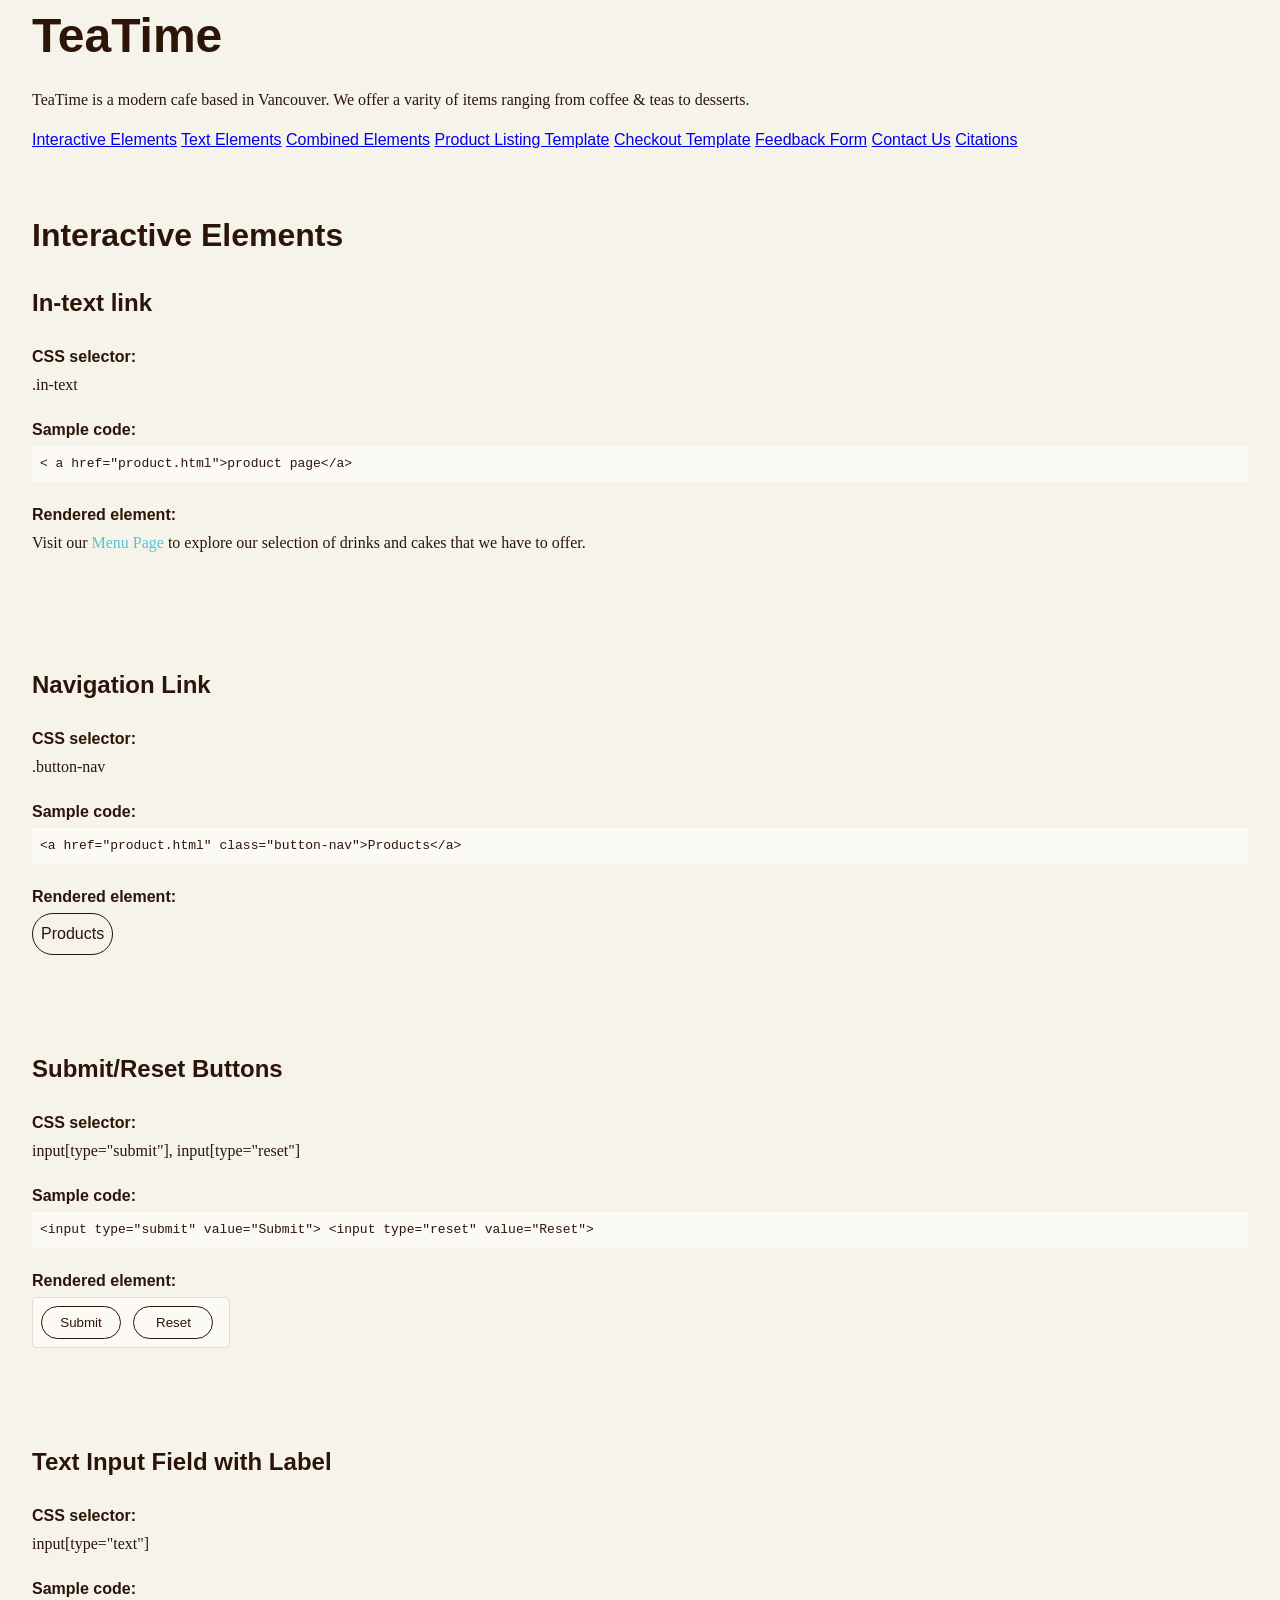
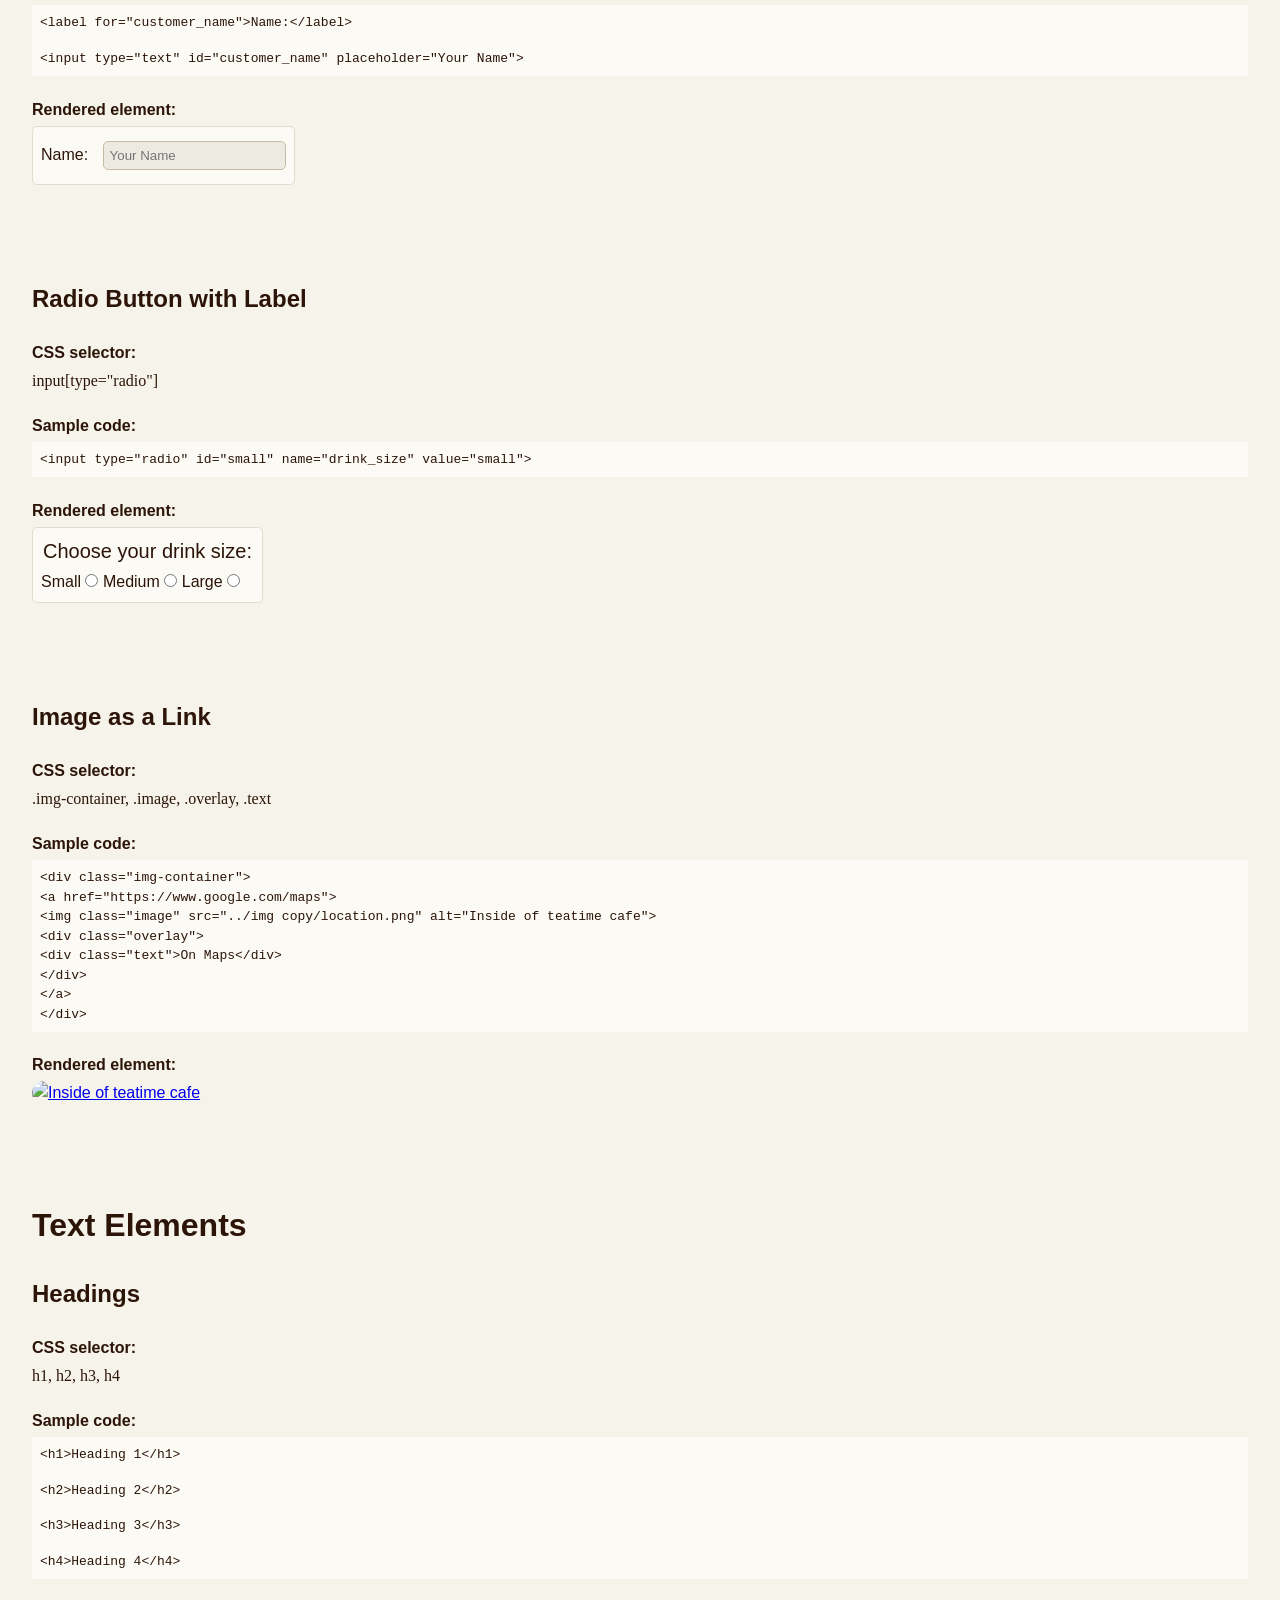
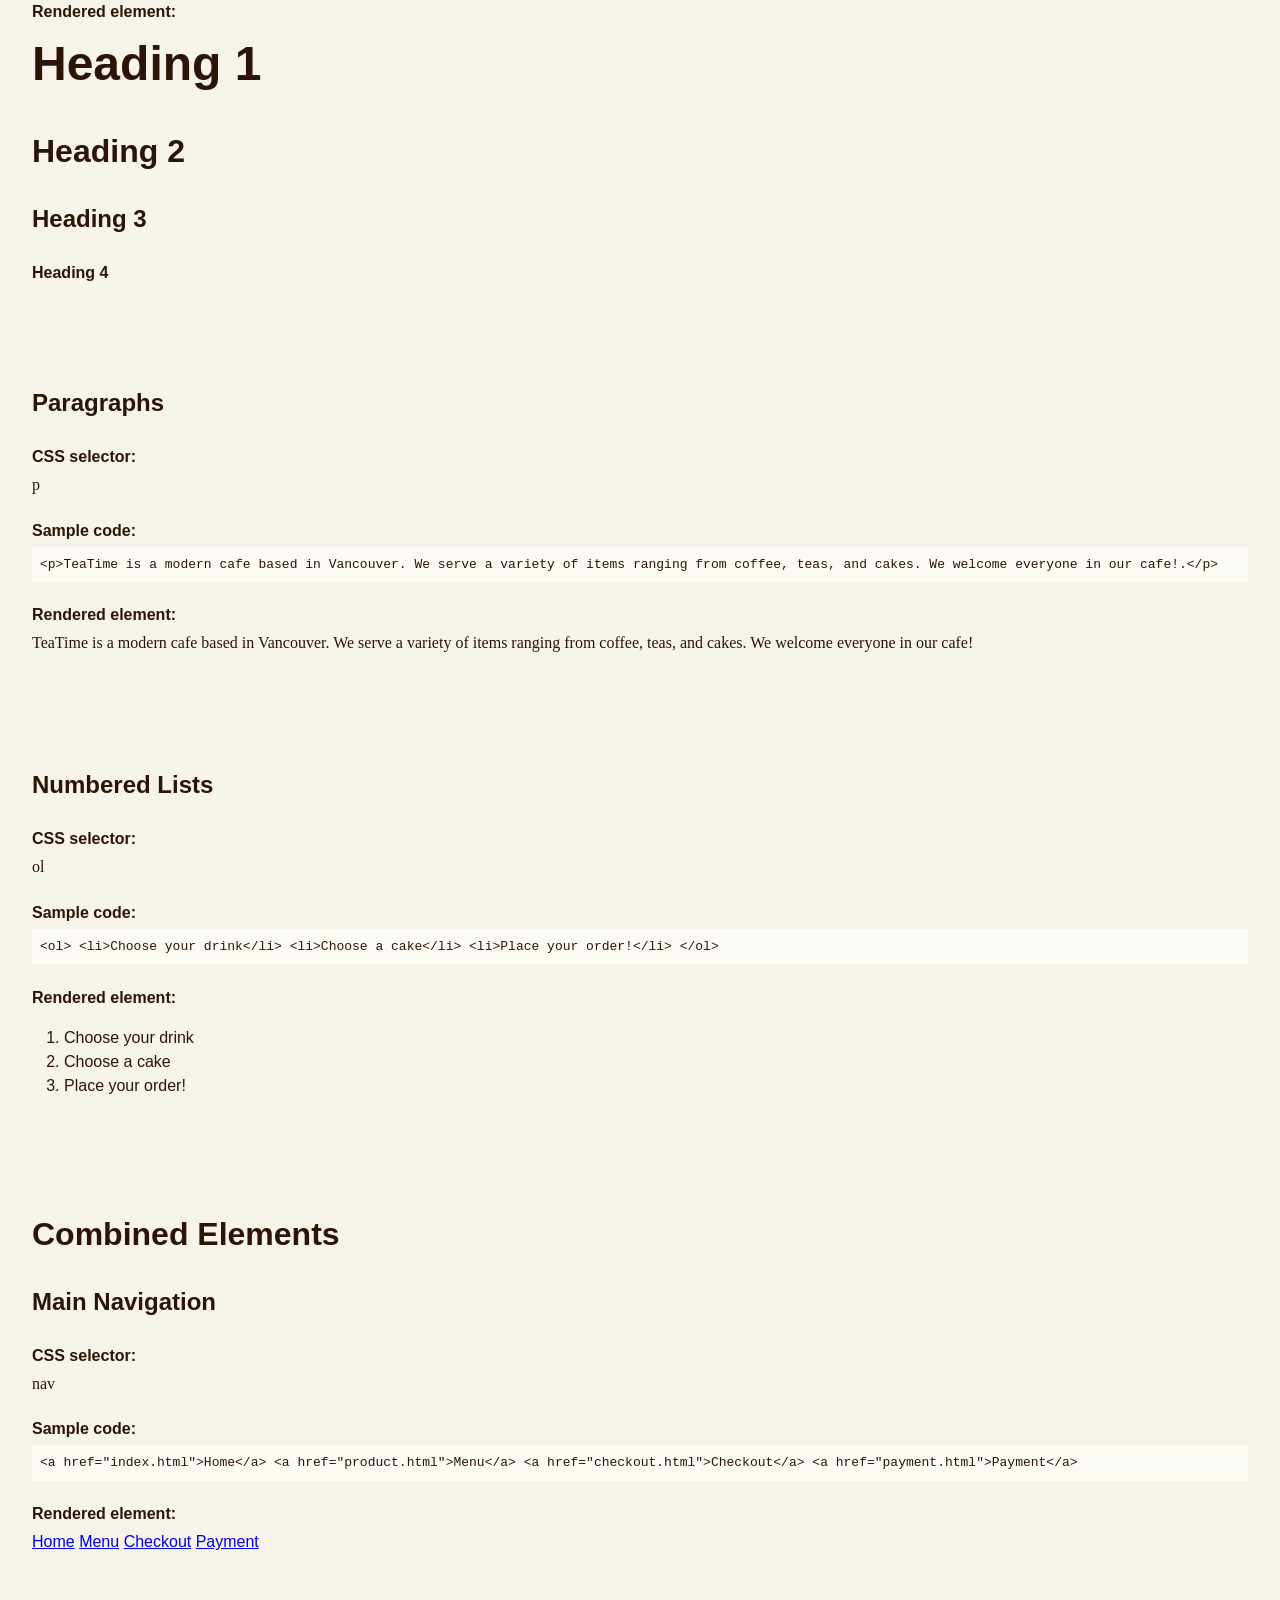
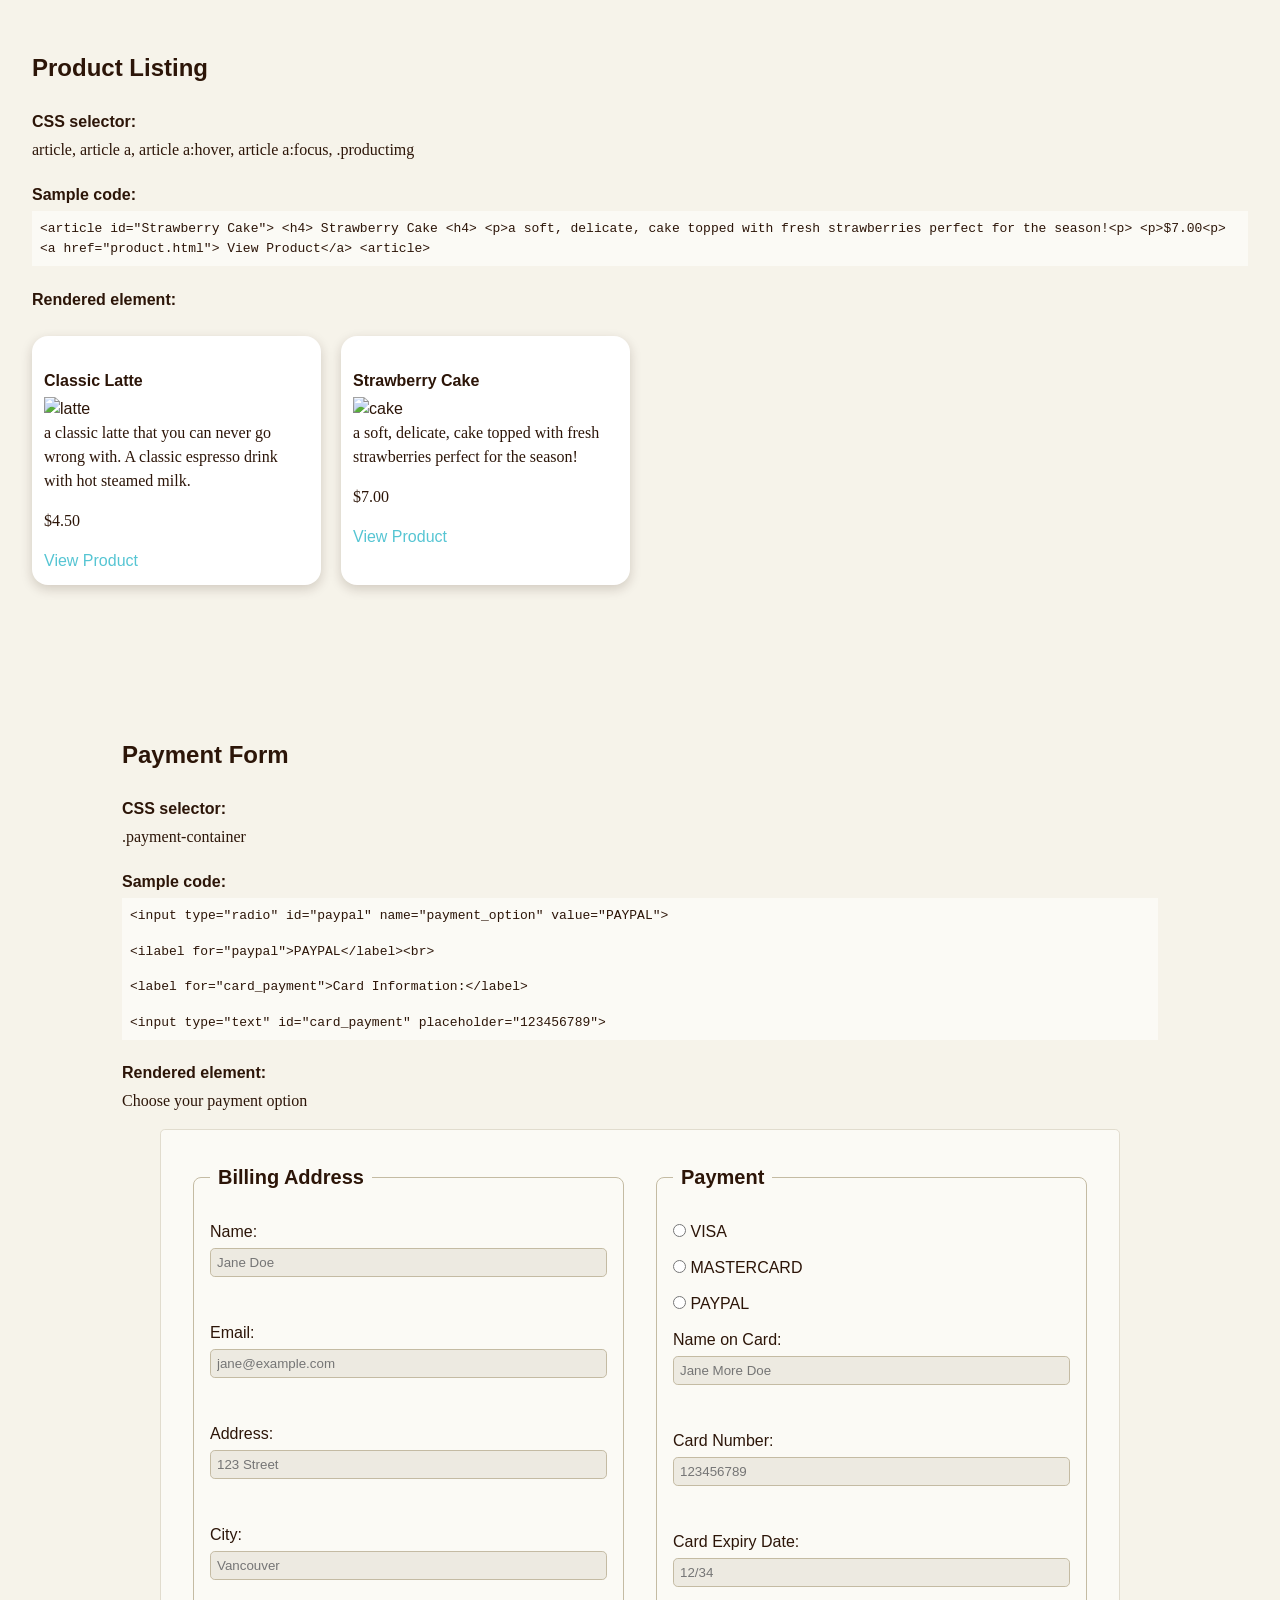
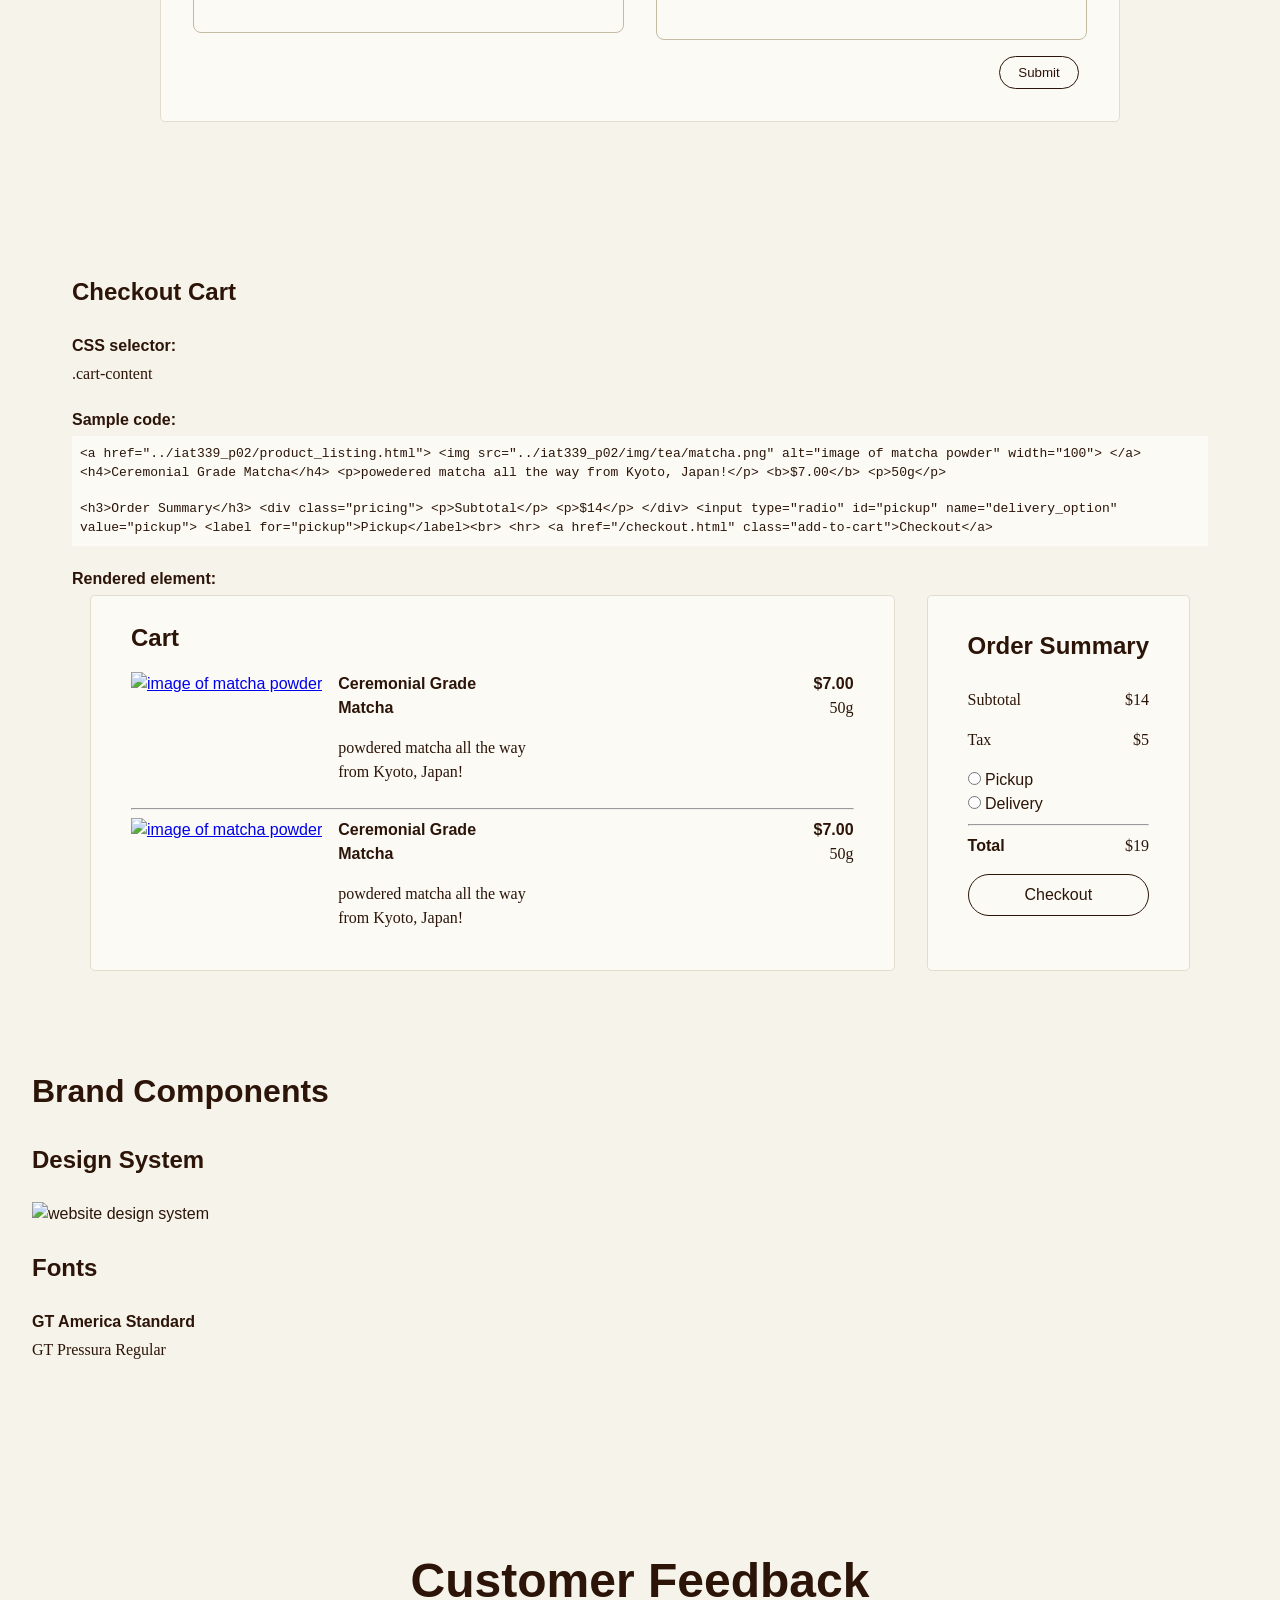
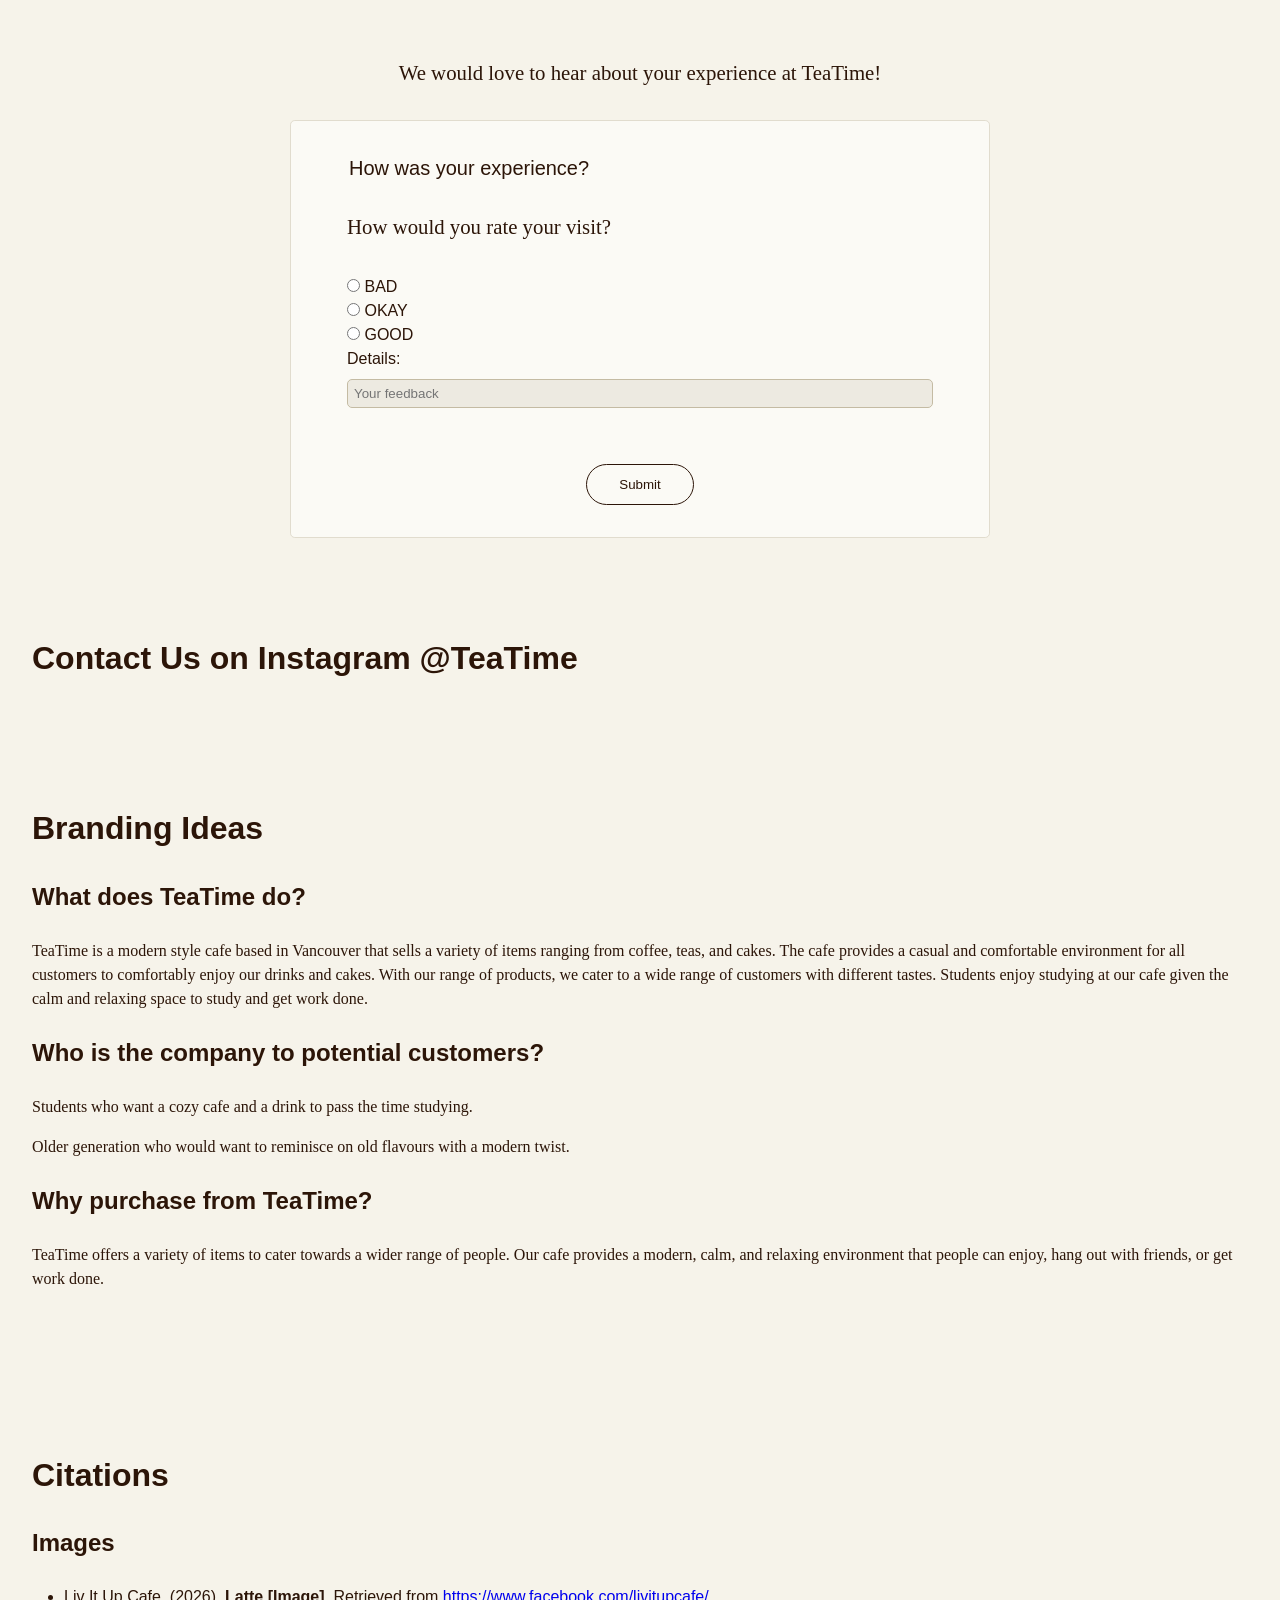
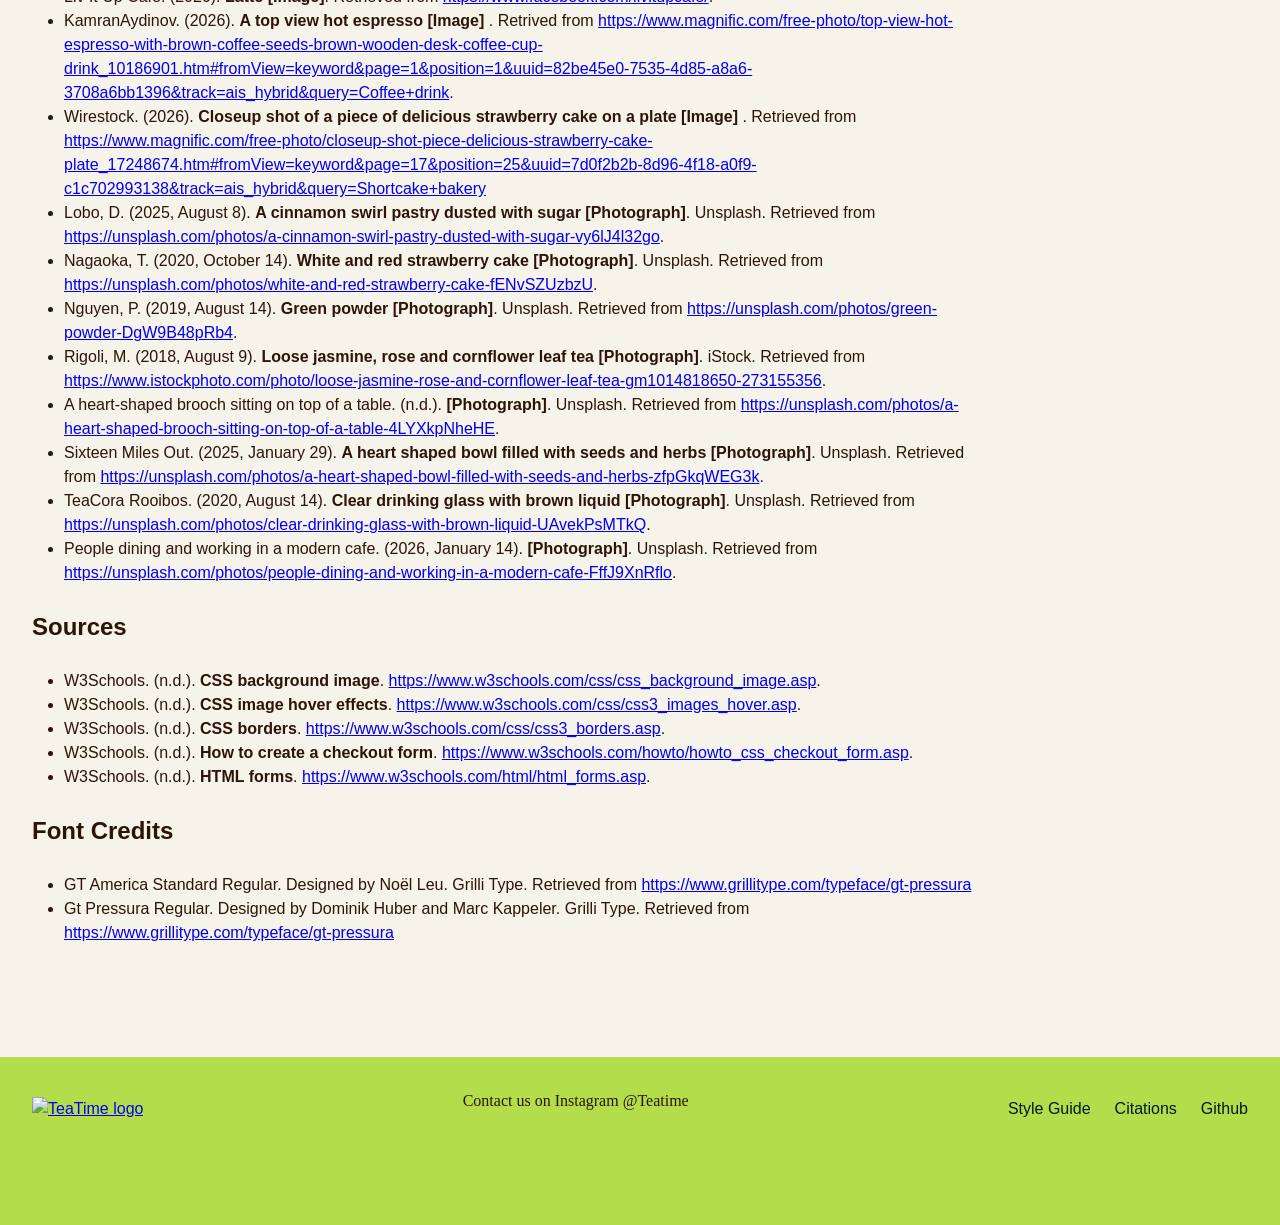
==== html/styleguide.html @ a6661cb2 "Putting in the previous assignment as reference" ====
<!DOCTYPE html>

<html lang ="en">

  <head>

    <meta charset="utf-8">
    <title>TeaTime-StyleGuide</title>

    <!-- <link href="../css/styleguide.css" rel="stylesheet"> -->
    <link href="../css/main.css" rel="stylesheet">

  </head>

  <body>

    <header id="home"> 
      <!-- <div class="header">

        <nav class="logo">
          <a href="/index.html">
            <img src="/img/icons/logo.png" alt="TeaTime logo" width="80">
          </a>
        </nav>

        <nav class="main-nav">        
        
          <a href="../iat339_p02/index.html#menu">Menu</a>
          <a href="../iat339_p02/about.html">About Us</a>
          <a href="../iat339_p02/event.html">Events</a>

          <a href="../iat339_p02/checkout.html">
            <img src="../iat339_p02/img/icons/cart.png" alt="Checkout" width="20">
          </a>

        </nav>
      </div> -->

      <div class="element">

        <h1>TeaTime</h1>

        <p>TeaTime is a modern cafe based in Vancouver. We offer a varity of items ranging from coffee & teas to desserts.</p>


        <nav>        
          <a href="#interactive_elements">Interactive Elements</a>
          <a href="#text_elements">Text Elements</a>
          <a href="#combined_elements">Combined Elements</a>
          <a href="product.html">Product Listing Template</a>
          <a href="checkout.html">Checkout Template</a>
          <a href="#feedback">Feedback Form</a>
          <a href="#contact">Contact Us</a>
          <a href="#citations">Citations</a>
        </nav>

      </div>

    </header> 

    <!-- INTERACTIVE ELEMENTS SECTION // -->
    <section id="interactive_elements">
      
      <div class="h2-styling">
        <h2>Interactive Elements</h2>
      </div>

      <section class="element">
        <h3>In-text link</h3>

        <h4>CSS selector:</h4>
        <p>.in-text</p>

        <h4>Sample code:</h4>

        <code> 
          &lt; a href="product.html"&gt;product page&lt;/a&gt;
        </code>
        <h4>Rendered element:</h4>

        <!-- code is from IAT 235 -->
        <p> Visit our <a href="product.html" class="in-text">Menu Page</a> to explore our selection of drinks and cakes that we have to offer.</p>

        

      </section>


      <!-- Default Button styling section -->
      <section class="element">

        <h3>Navigation Link</h3>

        <h4>CSS selector:</h4>
        <p>.button-nav</p>

        <h4>Sample code:</h4>
        <code>&lt;a href="product.html" class="button-nav"&gt;Products&lt;/a&gt;</code>

        <h4>Rendered element:</h4>
        <a class="button-nav" href="product.html"> Products</a>

      </section>


      <section class="element">
        <h3>Submit/Reset Buttons</h3>

        <h4>CSS selector:</h4>
        <p>input[type="submit"], input[type="reset"]</p>

        <h4>Sample code:</h4>
        <code>
          &lt;input type="submit" value="Submit"&gt;
          &lt;input type="reset" value="Reset"&gt;
        </code>

        <h4>Rendered element:</h4>

        <form>
          <input type="submit" value="Submit">
          <input type="reset" value="Reset">
        </form>


      </section>


      <section class="element">
        <h3>Text Input Field with Label</h3>
        <h4>CSS selector:</h4>
        <p>input[type="text"]</p>

        <h4>Sample code:</h4>
        <code>&lt;label for="customer_name"&gt;Name:&lt;/label&gt;</code>
        <code>&lt;input type="text" id="customer_name" placeholder="Your Name"&gt;</code>

        <!-- Got from Lab example -->
        <h4>Rendered element:</h4>
        <form>
          <fieldset>
            <label for="customer_name">Name:</label>
				    <input type="text" id="customer_name" placeholder="Your Name">
          </fieldset>
        </form>

      </section>

      <!--used w3schools to learn about radio button-->
      <section class="element">
        <h3>Radio Button with Label</h3>
        <h4>CSS selector:</h4>
        <p>input[type="radio"]</p>

        <h4>Sample code:</h4>
        <code> &lt;input type="radio" id="small" name="drink_size" value="small"&gt;</code>
        <h4>Rendered element:</h4>

        <form> 

          <fieldset>
            
            <legend>Choose your drink size:</legend>
            <label for="small">Small</label>
            <input type="radio" id="small" name="drink_size" value="small">

            <label for="medium">Medium</label>
            <input type="radio" id="medium" name="drink_size" value="medium">

            <label for="large">Large</label>
            <input type="radio" id="large" name="drink_size" value="large">



          </fieldset>
        </form>


      </section>


      <section class="element">
        <h3>Image as a Link</h3>
        <h4>CSS selector:</h4>
        <p>.img-container, .image, .overlay, .text</p>

        <h4>Sample code:</h4>
        <code>
          &lt;div class="img-container"&gt; <br>
            &lt;a href="https://www.google.com/maps"&gt; <br>
              &lt;img class="image" 
                  src="../img copy/location.png" 
                  alt="Inside of teatime cafe"&gt; <br>
              &lt;div class="overlay"&gt; <br>
                &lt;div class="text"&gt;On Maps&lt;/div&gt; <br>
              &lt;/div&gt; <br>
           &lt;/a&gt; <br>
          &lt;/div&gt; <br>
        </code>
        <h4>Rendered element:</h4>

         <!-- image as a link to google maps -->
        <div class="img-container">
            <a href="https://www.google.com/maps">
                <img class="image" 
                    src="../img copy/location.png" 
                    alt="Inside of teatime cafe">
                
                <div class="overlay">
                    <div class="text">On Maps</div>
                </div>
            </a>
        </div>

        <!-- <a href="product.html" class="image-link">
          <img class="image" src="../html/img/coffee.jpg" alt="a cup of coffee" width="100">

        </a> -->


      </section>


    </section>
    <!-- // INTERACTIVE ELEMENTS SECTION -->



    <!-- TEXT ELEMENTS SECTION // -->
    <section id="text_elements">

      <div class="h2-styling">
        <h2>Text Elements</h2>
      </div>

      <section class="element">
        <h3>Headings</h3>
        <h4>CSS selector:</h4>
        <p>h1, h2, h3, h4</p>

        <h4>Sample code:</h4>
        <code>&lt;h1&gt;Heading 1&lt;/h1&gt;</code>
        <code>&lt;h2&gt;Heading 2&lt;/h2&gt;</code>
        <code>&lt;h3&gt;Heading 3&lt;/h3&gt;</code>
        <code>&lt;h4&gt;Heading 4&lt;/h4&gt;</code>
        <h4>Rendered element:</h4>

        <h1>Heading 1</h1>

        <h2>Heading 2</h2> 
        <h3>Heading 3</h3>
       
        <h4>Heading 4</h4>
        

      </section>

      <section class="element">
        <h3>Paragraphs</h3>
        <h4>CSS selector:</h4>
        <p>p</p>

        <h4>Sample code:</h4>
        <code>&lt;p&gt;TeaTime is a modern cafe based in Vancouver. We serve a variety of items ranging from coffee, teas, and cakes. We welcome everyone in our cafe!.&lt;/p&gt;</code>
        <h4>Rendered element:</h4>

        <!-- code is from IAT 235 -->

        <p>TeaTime is a modern cafe based in Vancouver. We serve a variety of items ranging from coffee, teas, and cakes. We welcome everyone in our cafe!   </p>

      </section>
      <!--used w3schools to learn about ol and li and how to use them-->
      <section class="element">
        <h3>Numbered Lists</h3>
        <h4>CSS selector:</h4>
        <p>ol</p>

        <h4>Sample code:</h4>
        <code> 
          &lt;ol&gt;
          &lt;li&gt;Choose your drink&lt;/li&gt;
          &lt;li&gt;Choose a cake&lt;/li&gt;
          &lt;li&gt;Place your order!&lt;/li&gt;
          &lt;/ol&gt;

        </code>
        <h4>Rendered element:</h4>

        <ol> 

          <li>Choose your drink</li>
          <li>Choose a cake</li>
          <li>Place your order!</li>

        </ol>




      </section>

    </section>
    <!-- // TEXT ELEMENTS SECTION -->



    <!-- COMBINED ELEMENTS SECTION // -->
    <section id="combined_elements">

      <div class="h2-styling">
        <h2>Combined Elements</h2>
      </div>

      <section class="element">
        <h3>Main Navigation</h3>
        <h4>CSS selector:</h4>
        <p>nav</p>

        <h4>Sample code:</h4>
        <code> 
          &lt;a href="index.html"&gt;Home&lt;/a&gt;
          &lt;a href="product.html"&gt;Menu&lt;/a&gt;
          &lt;a href="checkout.html"&gt;Checkout&lt;/a&gt;
          &lt;a href="payment.html"&gt;Payment&lt;/a&gt;
        </code>
        <h4>Rendered element:</h4>


        <nav>

          <a href="#home">Home</a>
          <a href="#product-listing">Menu</a>
          <a href="#checkout">Checkout</a>
          <a href="#payment">Payment</a>
        </nav>

        
      </section>

     <section class="element" id="product-listing">
      
      
      <h3>Product Listing</h3>
      <h4>CSS selector:</h4>
        <p>article, article a, article a:hover, article a:focus, .productimg</p>

        <h4>Sample code:</h4>
        <code> 
        &lt;article id="Strawberry Cake"&gt;
        &lt;h4&gt; Strawberry Cake &lt;h4&gt;
        &lt;p&gt;a soft, delicate, cake topped with fresh strawberries perfect for the season!&lt;p&gt;
        &lt;p&gt;$7.00&lt;p&gt;
        &lt;a href="product.html"&gt; View Product&lt;/a&gt;
        &lt;article&gt;
        
      </code>
      <h4>Rendered element:</h4>
      


      <!--used w3schools to decide when to use article vs section. Used article because the items are like one standalone thing that isn't reused-->
      <div class="product-container">

        <article id="latte">


          <h4> Classic Latte</h4>

          <div class="product-details">
          <img class="productimg" src="../html/img/latte.jpg" alt="latte" width="100">
          <p> a classic latte that you can never go wrong with. A classic espresso drink with hot steamed milk. </p>
          </div>

          <p>$4.50</p>

          <a href="product.html">View Product</a>


        </article>


        <article id="cake">

          <h4>Strawberry Cake</h4>

          <div class="product-details">
          <img class="productimg" src="../html/img/cake.jpg" alt="cake" width="100">
          <p> a soft, delicate, cake topped with fresh strawberries perfect for the season!</p>
          </div>

          <p>$7.00</p>

          <a href="product.html">View Product</a>
        </article>
      </div>


    </section>   
        
        

      <section class="element" id="payment">
        <h3>Payment Form</h3>
        <h4>CSS selector:</h4>
        <p>.payment-container</p>

        <h4>Sample code:</h4>
        <code>&lt;input type="radio" id="paypal" name="payment_option" value="PAYPAL"&gt;</code>
         <code>&lt;ilabel for="paypal"&gt;PAYPAL&lt;/label&gt;&lt;br&gt;</code>

         <code>&lt;label for="card_payment"&gt;Card Information:&lt;/label&gt;</code>
         <code>&lt;input type="text" id="card_payment" placeholder="123456789"&gt;</code>

         <h4>Rendered element:</h4>


        <p>Choose your payment option</p>

        <!-- soruce: https://www.w3schools.com/html/html_forms.asp -->

        <form>

          <div class="payment-container">

            <fieldset class="billing_address">
              <legend>Billing Address</legend>

              <!-- name -->
              <label for="name">Name:</label><br>
                <input type="text" id="name" placeholder="Jane Doe"><br>

              <!-- email -->
              <label for="email">Email:</label><br>
                <input type="text" id="email" placeholder="jane@example.com"><br>

              <!-- address -->
              <label for="address">Address:</label><br>
                <input type="text" id="address" placeholder="123 Street"><br>
              
              <!-- city -->
              <label for="city">City:</label><br>
                <input type="text" id="city" placeholder="Vancouver"><br>

            </fieldset>
            
            <fieldset class="card_payment">
              <legend>Payment</legend>

              <!-- radio button for card options -->

              <!-- visa -->
                <input type="radio" id="visa" name="payment_option" value="VISA">
                <label for="visa">VISA</label><br>

                <!-- mastercard -->
                <input type="radio" id="mastercard" name="payment_option" value="MASTERCARD">
                <label for="mastercard">MASTERCARD</label><br>

                <!-- paypal -->
                <input type="radio" id="paypal" name="payment_option" value="PAYPAL">
                <label for="paypal">PAYPAL</label><br>


              <!-- text input for card payment -->

                <!-- name on card -->
                <label for="card_name">Name on Card:</label><br>
                <input type="text" id="card_name" placeholder="Jane More Doe"><br>

                <!-- card number -->
                <label for="card_payment">Card Number:</label><br>
                <input type="text" id="card_payment" placeholder="123456789"><br>
                
                <!-- expire date -->
                <label for="card_exp">Card Expiry Date:</label><br>
                <input type="text" id="card_exp" placeholder="12/34"><br>
  

            </fieldset>

          </div>

          <!-- submit button -->
          <input type="submit" value="Submit">  

        </form>



        
      </section>

      <section class="element" id="checkout">
        
        <h3>Checkout Cart</h3>
        <h4>CSS selector:</h4>
        <p>.cart-content</p>

        <h4>Sample code:</h4>
        <code>
       
          &lt;a href="../iat339_p02/product_listing.html"&gt;
              &lt;img src="../iat339_p02/img/tea/matcha.png" 
                  alt="image of matcha powder" width="100"&gt;
          &lt;/a&gt;



              &lt;h4&gt;Ceremonial Grade Matcha&lt;/h4&gt;
              &lt;p&gt;powedered matcha all the way from Kyoto, Japan!&lt;/p&gt;


          &lt;b&gt;$7.00&lt;/b&gt;
          &lt;p&gt;50g&lt;/p&gt;

        </code>
        <code>
 
          &lt;h3&gt;Order Summary&lt;/h3&gt;

          &lt;div class="pricing"&gt;
              &lt;p&gt;Subtotal&lt;/p&gt;
              &lt;p&gt;$14&lt;/p&gt;
          &lt;/div&gt;


              &lt;input type="radio" id="pickup" name="delivery_option" value="pickup"&gt;
              &lt;label for="pickup"&gt;Pickup&lt;/label&gt;&lt;br&gt;

          &lt;hr&gt;


          &lt;a href="/checkout.html" class="add-to-cart"&gt;Checkout&lt;/a&gt;

        </code>


        <h4>Rendered element:</h4>
        <div class="checkout">
          <form>

              <!-- source: https://www.w3schools.com/howto/howto_css_checkout_form.asp -->

              <div class="cart">
                  <h3>Cart</h3>

                  <fieldset class="cart-item">
                      <div>
                          <div class="cart-item-description">
                              <!-- image as a link -->
                              <a href="../">
                              <img src="../img copy/tea/matcha.png" alt="image of matcha powder" width="100">
                              </a>

                              <!-- item description -->
                              <div class="cart-product-description">
                              <h4>Ceremonial Grade Matcha</h4>
                              <p>powdered matcha all the way from Kyoto, Japan!</p>
                              </div>
                      
                          </div>

                          <!-- item cost -->
                          <div class="cost-gram">
                              <b>$7.00</b>
                              <p>50g</p>
                          </div>

                      </div>
                      <hr>
                      <div>
                          <div class="cart-item-description">
                              <!-- image as a link -->
                              <a href="/product_listing.html">
                              <img src="../img copy/tea/matcha.png" alt="image of matcha powder" width="100">
                              </a>

                              <!-- item description -->
                              <div class="cart-product-description">
                              <h4>Ceremonial Grade Matcha</h4>
                              <p>powdered matcha all the way from Kyoto, Japan!</p>
                              </div>
                      
                          </div>

                          <!-- item cost -->
                          <div class="cost-gram">
                              <b>$7.00</b>
                              <p>50g</p>
                          </div>

                      </div>
                      
                  </fieldset>

              </div>
          </form>

          <form>

              <div class="order-summary">
              <h3>Order Summary</h3>

              <div class="pricing">
                  <p>Subtotal</p>
                  <p>$14</p>
              </div>

              <div class="pricing">
                  <p>Tax</p>
                  <p>$5</p>
              </div>

              <fieldset class="delivery-option">
                  <!-- pickup in store or delivery -->

                  <!-- pickup -->
                  <input type="radio" id="pickup" name="delivery_option" value="pickup">
                  <label for="pickup">Pickup</label><br>

                  <!-- delivery -->
                  <input type="radio" id="delivery" name="delivery_option" value="delivery">
                  <label for="delivery">Delivery</label><br>
                      
              </fieldset>

              <hr>

              <div class="pricing">
                  <b>Total</b>
                  <p>$19</p>
              </div>

              <a href="/checkout.html" class="add-to-cart">Checkout</a>


              </div>
          </form>

        </div>


       
      </section>


    </section>

    <!-- brand components -->

    <section class="element" id="brand_components">
      <h2>Brand Components</h2>

      <h3>Design System</h3>

      <img src="../html/img/design-system.png" alt="website design system" width="1000">

      <h3>Fonts</h3>
      <h4>GT America Standard</h4>
      <p>GT Pressura Regular</p>

      <!-- <h3>Imagery</h3>
      <img src="../Landing.png" alt="Landing Page Illustration" width="100">
      <img src="/img/icons/" alt="a cup of coffee" width="100">
      <img src="../html/img/latte.jpg" alt="latte" width="100"> -->

    </section>

    <!--feedback form-->
    <section id="feedback">
      <h2> Customer Feedback</h2>
      <p>We would love to hear about your experience at TeaTime!</p>
      <form action="#" method="post">
        <fieldset>
          <legend>How was your experience?</legend>
          <p>How would you rate your visit?</p>

          <input type="radio" id="bad" name="rating" value="BAD">
          <label for="bad">BAD</label><br>

          <input type="radio" id="okay" name="rating" value="OKAY">
          <label for="okay">OKAY</label><br>

          <input type="radio" id="good" name="rating" value="GOOD">
          <label for="good">GOOD</label><br>

          <label for="Details">Details:</label>
          <input type="text" id="Details" name="feedback" placeholder="Your feedback">
        


        </fieldset>
        <input type="submit" value="Submit">  
      </form>



    </section>

    <section class="element" id="contact">
      <h2>Contact Us on Instagram @TeaTime </h2>
    </section>



    <!--branding ideas -->
    <section class="element" id="branding_ideas">
      <h2>Branding Ideas</h2>

      <section>

        <h3>What does TeaTime do?</h3>
        <p> 
          TeaTime is a modern style cafe based in Vancouver that sells a variety of items ranging from coffee, teas, and cakes. The cafe provides a casual and comfortable environment for all customers to comfortably enjoy our drinks and cakes. With our range of products, we cater to a wide range of customers with different tastes. Students enjoy studying at our cafe given the calm and relaxing space to study and get work done.
        </p>

        <h3>Who is the company to potential customers?</h3>
        <p>
          Students who want a cozy cafe and a drink to pass the time studying.
        </p>
        <p>
          Older generation who would want to reminisce on old flavours with a modern twist.
        </p>

        <h3>Why purchase from TeaTime?</h3>

        <p>TeaTime offers a variety of items to cater towards a wider range of people. Our cafe provides a modern, calm, and relaxing environment that people can enjoy, hang out with friends, or get work done. </p>
      
      </section>

    </section>
    


    
    <!-- // COMBINED ELEMENTS SECTION -->
    <section class="element" id="citations">
      <h2>Citations</h2>

      <h3>Images</h3>

      <ul>
        <li> Liv It Up Cafe. (2026). <strong> Latte [Image]</strong>. Retrieved from <a href="https://www.facebook.com/livitupcafe/">https://www.facebook.com/livitupcafe/</a>.</li>

        <li>KamranAydinov. (2026). <strong>A top view hot espresso [Image] </strong>. Retrived from <a href="https://www.magnific.com/free-photo/top-view-hot-espresso-with-brown-coffee-seeds-brown-wooden-desk-coffee-cup-drink_10186901.htm#fromView=keyword&page=1&position=1&uuid=82be45e0-7535-4d85-a8a6-3708a6bb1396&track=ais_hybrid&query=Coffee+drink">https://www.magnific.com/free-photo/top-view-hot-espresso-with-brown-coffee-seeds-brown-wooden-desk-coffee-cup-drink_10186901.htm#fromView=keyword&page=1&position=1&uuid=82be45e0-7535-4d85-a8a6-3708a6bb1396&track=ais_hybrid&query=Coffee+drink</a>.</li>

        <li>Wirestock. (2026). <strong> Closeup shot of a piece of delicious strawberry cake on a plate [Image] </strong>. Retrieved from <a href="https://www.magnific.com/free-photo/closeup-shot-piece-delicious-strawberry-cake-plate_17248674.htm#fromView=keyword&page=17&position=25&uuid=7d0f2b2b-8d96-4f18-a0f9-c1c702993138&track=ais_hybrid&query=Shortcake+bakery">https://www.magnific.com/free-photo/closeup-shot-piece-delicious-strawberry-cake-plate_17248674.htm#fromView=keyword&page=17&position=25&uuid=7d0f2b2b-8d96-4f18-a0f9-c1c702993138&track=ais_hybrid&query=Shortcake+bakery</a></li>

        <li>Lobo, D. (2025, August 8). <strong>A cinnamon swirl pastry dusted with sugar [Photograph]</strong>. Unsplash. Retrieved from <a href="https://unsplash.com/photos/a-cinnamon-swirl-pastry-dusted-with-sugar-vy6lJ4l32go">https://unsplash.com/photos/a-cinnamon-swirl-pastry-dusted-with-sugar-vy6lJ4l32go</a>.</li>

        <li>Nagaoka, T. (2020, October 14). <strong>White and red strawberry cake [Photograph]</strong>. Unsplash. Retrieved from <a href="https://unsplash.com/photos/white-and-red-strawberry-cake-fENvSZUzbzU">https://unsplash.com/photos/white-and-red-strawberry-cake-fENvSZUzbzU</a>.</li>

        <li>Nguyen, P. (2019, August 14). <strong>Green powder [Photograph]</strong>. Unsplash. Retrieved from <a href="https://unsplash.com/photos/green-powder-DgW9B48pRb4">https://unsplash.com/photos/green-powder-DgW9B48pRb4</a>.</li>

        <li>Rigoli, M. (2018, August 9). <strong>Loose jasmine, rose and cornflower leaf tea [Photograph]</strong>. iStock. Retrieved from <a href="https://www.istockphoto.com/photo/loose-jasmine-rose-and-cornflower-leaf-tea-gm1014818650-273155356">https://www.istockphoto.com/photo/loose-jasmine-rose-and-cornflower-leaf-tea-gm1014818650-273155356</a>.</li>

        <li>A heart-shaped brooch sitting on top of a table. (n.d.). <strong>[Photograph]</strong>. Unsplash. Retrieved from <a href="https://unsplash.com/photos/a-heart-shaped-brooch-sitting-on-top-of-a-table-4LYXkpNheHE">https://unsplash.com/photos/a-heart-shaped-brooch-sitting-on-top-of-a-table-4LYXkpNheHE</a>.</li>

        <li>Sixteen Miles Out. (2025, January 29). <strong>A heart shaped bowl filled with seeds and herbs [Photograph]</strong>. Unsplash. Retrieved from <a href="https://unsplash.com/photos/a-heart-shaped-bowl-filled-with-seeds-and-herbs-zfpGkqWEG3k">https://unsplash.com/photos/a-heart-shaped-bowl-filled-with-seeds-and-herbs-zfpGkqWEG3k</a>.</li>

        <li>TeaCora Rooibos. (2020, August 14). <strong>Clear drinking glass with brown liquid [Photograph]</strong>. Unsplash. Retrieved from <a href="https://unsplash.com/photos/clear-drinking-glass-with-brown-liquid-UAvekPsMTkQ">https://unsplash.com/photos/clear-drinking-glass-with-brown-liquid-UAvekPsMTkQ</a>.</li>

        <li>People dining and working in a modern cafe. (2026, January 14). <strong>[Photograph]</strong>. Unsplash. Retrieved from <a href="https://unsplash.com/photos/people-dining-and-working-in-a-modern-cafe-FffJ9XnRflo">https://unsplash.com/photos/people-dining-and-working-in-a-modern-cafe-FffJ9XnRflo</a>.</li>

      </ul>

      <h3>Sources</h3>
      <ul>
        <li>W3Schools. (n.d.). <strong>CSS background image</strong>. <a href="https://www.w3schools.com/css/css_background_image.asp">https://www.w3schools.com/css/css_background_image.asp</a>.</li>

        <li>W3Schools. (n.d.). <strong>CSS image hover effects</strong>. <a href="https://www.w3schools.com/css/css3_images_hover.asp">https://www.w3schools.com/css/css3_images_hover.asp</a>.</li>

        <li>W3Schools. (n.d.). <strong>CSS borders</strong>. <a href="https://www.w3schools.com/css/css3_borders.asp">https://www.w3schools.com/css/css3_borders.asp</a>.</li>

        <li>W3Schools. (n.d.). <strong>How to create a checkout form</strong>. <a href="https://www.w3schools.com/howto/howto_css_checkout_form.asp">https://www.w3schools.com/howto/howto_css_checkout_form.asp</a>.</li>
        
        <li>W3Schools. (n.d.). <strong>HTML forms</strong>. <a href="https://www.w3schools.com/html/html_forms.asp">https://www.w3schools.com/html/html_forms.asp</a>.</li>
      </ul>

      <h3> Font Credits</h3>
      <ul>
        <li>GT America Standard Regular. Designed by Noël Leu. Grilli Type. Retrieved from <a href="https://www.grillitype.com/typeface/gt-pressura">https://www.grillitype.com/typeface/gt-pressura</a></li>

        <li>Gt Pressura Regular. Designed by Dominik Huber and Marc Kappeler. Grilli Type. Retrieved from <a href="https://www.grillitype.com/typeface/gt-pressura">https://www.grillitype.com/typeface/gt-pressura</a></li>

      </ul>

    </section>

    <footer>

      <nav class="logo">
          <a href="../iat339_p02/index.html">
            <img src="../img copy/icons/logo.png" alt="TeaTime logo" width="80">
          </a>
      </nav>
      <p>Contact us on Instagram @Teatime</p>

      <nav class="main-nav">
        <a href="../iat339_p02/P1_km/html/style_guide.html">Style Guide</a>
        <a href="../iat339_p02/P1_km/html/style_guide.html#citations">Citations</a>
        <a href="https://github.com/karina359/iat339_p02.git">Github</a>

      </nav>

    </footer>


  </body>
</html>
---- css/main.css ----
*{
  box-sizing: border-box;
}

/* custom font */
@font-face {
  font-family: America;
  src: url(../fonts/GT-America-Standard-Regular-Trial.woff2);
}

@font-face {
  font-family: "America Md";
  src: url(../fonts/GT-America-Standard-Medium-Trial.otf);
}

@font-face {
  font-family: Pressura;
  src: url(../fonts/GT-Pressura-Regular-Trial.woff2);
}

html {
  scroll-behavior: smooth;
}

body {
  /* change font  */
  /* content is from iat 235 */
  font-family: America, 'Franklin Gothic Medium', 'Arial Narrow', Arial, sans-serif;
  padding: 2rem;
  background-color: rgb(246, 243, 234);
  color: rgb(44, 21, 8);
  line-height: 1.5;
  
  padding: 0;
  margin: 0;

}

/* media querey */
@media screen and (max-width:992px){

}

@media screen and (max-width:600px){
  body{
    .payment-container {
      flex-direction: column;
  }
    .cart-content{
      flex-direction: column;
    }

  }

}

/* add space between section elemnets*/
/* content is from iat 235 */

section{

  margin-bottom: 4rem;

}

.element {
  
  padding-bottom: 2rem;
  /* border-top-width: 0.15rem;
  border-top-style: solid;
  border-top-color: rgb(44, 21, 8); */

  padding-left: 2rem;
  padding-right: 2rem;

}

h1{
  font-family: America, 'Franklin Gothic Medium', 'Arial Narrow', Arial, sans-serif;
  font-size: 3rem;
  color:rgb(44, 21, 8);
  margin-bottom: 1rem;
  margin-top:0;

  /* padding-left: 2rem;
  padding-right: 2rem; */
}

h2 {
  font-family: America, 'Franklin Gothic Medium', 'Arial Narrow', Arial, sans-serif;
  font-size: 2rem;
  color:rgb(44, 21, 8);
  /* margin-top: 6rem; */

}

h3 {
  font-family: America, 'Franklin Gothic Medium', 'Arial Narrow', Arial, sans-serif;
  font-size: 1.5rem;
  color:rgb(44, 21, 8);

  /* margin-top: 1rem; */
}

h4 {
  font-family: "America Md", 'Franklin Gothic Medium', 'Arial Narrow', Arial, sans-serif;
  margin-bottom: 0.25rem;


}

legend{
  font-family: America, 'Franklin Gothic Medium', 'Arial Narrow', Arial, sans-serif;
  font-size: 1.25rem;
  margin-bottom: 0.25rem;

}

/* Shorten the default width of the <p> element, but ensure it is still responsive when the viewport shrinks. */
/* content from iat 235 */
p {
  font-family: Pressura;
  margin-top:0;
  max-width: 100rem;

}

.h2-styling{
  padding-left: 2rem;

}

ul, ol{
  font-family: Pressura, sans-serif;
  max-width: 60rem;
}

img {
  max-width: 100%;
  height: auto;
  object-fit: contain;
}


code {
  background-color: #FBFAF5;
  padding: 0.5rem;
  display: block;
}

/*  ******************* header ********************* */
.header{
  display: flex;
  justify-content: space-between;
  align-items: center;
  width: 100%;
  padding: 1rem 2rem;
  background-color: rgb(251, 250, 245) ;
  position: sticky;

}

.logo{
  display: flex;
  align-items: flex-start;

}

/* navigation */
.main-nav{
  display: flex;

  /* wont allow me to align items */
  align-content: flex-end;
  justify-content: left;
  gap: 1.5rem;

}

.main-nav a{
    font-family: America, sans-serif;
    color: rgb(0, 26, 30);
    text-decoration: none;
    transition: color 0.5s ease;
}

.main-nav a:hover, .main-nav a:focus {
    color: rgb(255, 108, 7);
    text-decoration: underline;
}

/* https://www.w3schools.com/css/css_background_image.asp */
.landing{
  background-image: url("../Landing.png");
  background-size: cover;
  background-position: center;
  background-repeat: no-repeat;

  min-height: 50vh;
  width: 100%;

  display: flex;
  align-items: center;
  justify-content: center;
  text-align: center;

  padding: 2rem;

}

.lannding-text{
  display: flex;
  flex-direction: column;
  align-items: center;
  justify-content: center;

  max-width: 90%;
}

/*  ******************* header ********************** */

/*  ******************* footer ********************** */
footer{
  display: flex;
  justify-content: space-between;
  align-items: center;
  background-color: #B3DD4B;
  text-align: left;
  padding: 2rem;
  padding-bottom: 6rem;
  
}


/*  ******************* footer ********************** */

/* different hover and focus state styling to the image as a link. */
/* reference: https://www.w3schools.com/css/css3_images_hover.asp*/

/* Image container */
.img-container {
  max-width: 50vh;
  position: relative;
  width: 100%;
}

/* Image styling */
.image {
  border-radius: 25px;
  display: block;
  width: 100%;
  height: auto;
}

/* Overlay styling */
.overlay {
  border-radius: 25px;
  position: absolute;
  top: 0;
  left: 0;
  width: 100%;
  height: 100%;
  opacity: 0;
  transition: 0.5s ease;
  background-color: #3EA5DC;
}

/* Fade in overlay on hover */
.img-container a:hover .overlay,
.img-container a:focus .overlay {
  opacity: 1;
}

/* Overlay text */
.text {
  color: white;
  font-size: 1.5rem;
  position: absolute;
  top: 50%;
  left: 50%;
  transform: translate(-50%, -50%);
}

/*  ******************* about page ********************** */
.about{
  display: flex;
  justify-content: space-around;
  align-items: center;
  background-color: #B3DD4B;
  text-align: left;
  padding: 2rem;
}

.about-text{
  display: flex;
  flex-direction: column;
  align-items: flex-start;

  max-width: 60%;
}

.location{
  display: flex;
  justify-content: space-around;
  align-items: center;
  text-align: left;
  padding: 2rem;

  gap: 2rem;

}

/*  ******************* about page ********************** */

.placeholder {
  width: 100%;
  height: 400px;
  background-color: rgb(224,219,204);
  margin-bottom: 3rem;
}



@media (max-width: 600px) {
  .main-nav {
    gap: 0.5rem;
    padding: 0.75rem;

  }
  .main-nav a{
    font-size: 1rem;
  }
  .header{
    flex-direction: column;
  }
  .about{
    flex-direction: column;
  }
  .location{
    flex-direction: column;
  }
}



/* 
  INTERACTIVE ELEMENTS -------------------
*/


/* Styling for the navigation button */
.button-nav {
  display: inline-block;
  padding: 0.5rem;
  color: rgb(44, 21, 8);
  background-color: transparent;
  border: 1px solid rgb(44, 21, 8);
  border-radius: 2rem;
  text-decoration: none;
  transition-property: background-color; 
  transition-duration: 0.5s;
}

.button-nav:hover, .button-nav:focus {
  color: rgb(237,234,225);
  background: linear-gradient(to bottom right, rgb(86, 197, 211), rgb(179, 221, 75));
 
}

.in-text{
  color: rgb(86, 197, 211);
  text-decoration: none;
  
}
/* add different hover and focus state styling to the in-text link*/
.in-text:hover, .in-text:focus{
  color: rgb(255, 108, 7);
  text-decoration: underline;

}

/* different hover and focus state styling to the image as a link. */
/*styleing source: https://www.w3schools.com/css/tryit.asp?filename=trycss_css_image_overlay_opacity  */

.image-link {
  display: inline-block;
  background-color: rgb(255, 108, 7);
  width: 10rem;
  max-width: 100%;
}

.image{
  opacity: 1;
  display: block;
  width: 100%;
  height: auto;
  transition: 0.5s ease;
}

.image:hover, .image:focus{
  opacity: 0.3;

}

/* input and label styling */
/* from class suggested website: https://learn.shayhowe.com/html-css/building-forms/ */
form{
  border: 0.06rem solid rgb(225, 220, 206);
  border-radius: 0.3rem;
  overflow: hidden;
  width: auto;
  max-width: fit-content;
  padding: 0.5rem;
  background-color: rgb(251, 250, 245);
}
fieldset {
  border: 0;
  margin: 0;
  padding: 0;
}
input {
  border-radius: 5px;
  margin: 0;
}

#payment {
  max-width: 1100px;
  margin: 0 auto 4rem;
  padding: 2rem;
}




#payment form {
  display: flex;
  flex-direction: column;
  align-items: stretch;
  width: 100%;
  max-width: 900px;
  margin: 0 auto;
  padding: 2rem;
}

.payment-container{
  display:flex;
  gap: 2rem;
  align-items: flex-start;
  width: 100%;
}

.payment-container fieldset{
  flex: 1;
  min-width: 0;
  padding: 1rem;
  border: 1px solid rgb(196,187,163);
  border-radius: 0.5rem;
}

.payment-container legend {
  padding: 0 0.5rem;
  font-weight:bold;

}

.payment-container label {
  display: inline-block;
  margin-top: 0.5rem;
  margin-bottom: 0.25rem;
}

.payment-container input[type="text"] {
  display: block;
  width: 100%;
  margin: 0 0 0.75rem;
  border: 1px solid rgb(196,187,163);
  border-radius: 0.3rem;
  background-color: rgb(237,234,225);
}

#payment form {
  display: flex;
  flex-direction: column;
  align-items: stretch;
  width: 100%;
  max-width: 60rem;

}

#payment input[type="submit"] {
  align-self: flex-end;
  margin-top: 1rem;
  margin-right: 0.5rem;
}

.cart-content {
  display: flex;
  flex-direction: column;
  gap: 1rem;
}

@media screen and (max-width: 600px) {

  #payment form {
    width: 100%;
    max-width: 100%;
    padding: 1rem;
  }

  .payment-container, .cart-content {
    flex-direction: column;
    align-items: stretch;
    width: 100%;
    gap: 1rem;
  }

  .payment-container fieldset {
    width: 100%;
    margin-left: 0;
  }
}

form label {
  font-family: Pressura, sans-serif;
  color: rgb(44, 21, 8);
}

form input[type="radio"]{
  width: auto;
}
/* used w3schools to learn about grids*/

.product-container {
  display: grid;
  grid-template-columns: repeat(4, minmax(0, 1fr));
  gap: 1.25rem;
   margin-top: 1.5rem;

}

.product-container article {
  display: flex;
  flex-direction: column;
  min-width: 0;
  padding: 0.75rem;
  background-color: white;
  border-radius: 1rem;
  box-shadow: 0 0.25rem 0.75rem rgba(44, 21, 8, 0.18);
}

/* 
  TEXT ELEMENTS -------------------
*/
input[type="text"]{
  background-color: rgb(237,234,225);
  border: 1px solid;
  border-color:rgb(196,187,163);
  padding: 6px;
  margin-top: 6px;
  margin-bottom: 6px;
  margin-left: 10px;


}

/*submit and resrt*/
input[type="submit"], input[type="reset"]{
  display:inline-block;
  padding: 0.5rem;
  width: 5rem;
  margin-right: 0.5rem;
  background-color: transparent;
  color: rgb(44, 21, 8);
  border: 1px solid rgb(44, 21, 8);
  border-radius: 2rem;
  text-decoration: none;
  transition-property: background-color;
  transition-duration: 0.5s;


}

input[type="submit"]:hover, input[type="submit"]:focus{
  color: rgb(237,234,225);
  background: linear-gradient(to bottom right, rgb(86, 197, 211), rgb(179, 221, 75));

}

input[type="reset"]:hover, input[type="reset"]:focus{
  color: rgb(237,234,225);
  background: linear-gradient(to bottom right, rgb(86, 197, 211), rgb(179, 221, 75));
}

ol, ul{
  padding-left: 2rem;
}

article a {
  color: rgb(86, 197, 211);
  text-decoration: none;
}
article a:hover, article a:focus {
  color: rgb(255, 108, 7);
  text-decoration: underline;
}


.product-details p {
  flex: 1;
  min-width: 0;
  margin-top: 0;
}

@media screen and (max-width: 800px) {
  .product-details {
    flex-direction: column;
  }
}


.cartlink {
  color: rgb(86, 197, 211);
  text-decoration: none;

}

.cartlink:hover {
  color: rgb(255, 108, 7);
  text-decoration: underline;
}


/* 
  COMBINED ELEMENTS -------------------
*/

@media screen and (max-width: 600px) {
  #payment form {
    width: 100%;
    max-width: 100%;
  }

  #payment .payment-container {
    width: 100%;
    gap: 1rem;
  }

  #payment .payment-container fieldset {
    width: 100%;
    min-width: 0;
    padding: 0.5rem;
  }

  #payment .payment-container input[type="text"] {
    display: block;
    width: 100%;
    max-width: 100%;
    margin: auto;
  }
}

.product-container {
    display: grid;
    grid-template-columns: repeat(4, minmax(0, 1fr));
    gap: 1.25rem;
    margin-top: 1.5rem;
}

#menu .product-container article {
    display: flex;
    flex-direction: column;
    min-width: 0;
    min-height: 0;
    padding: 0.75rem;
    margin: 0;
    background-color: white;
    border: 1px solid rgb(225, 220, 206);
    border-radius: 1rem;
    box-shadow: 0 0.25rem 0.75rem rgba(44, 21, 8, 0.12);
}


#menu .productimg {
    display: block;
    width: 100%;
    height: auto;
    aspect-ratio: 1 / 1;
    object-fit: contain;
}

#menu article h3 {
    font-family: "America Md", sans-serif;
    font-size: 1.2rem;
    margin: 0.75rem 0 0.5rem;
    padding-bottom: 0.5rem;
    border-bottom: 1px solid rgb(224, 219, 204);
}


#menu article > p {
    font-family: Pressura, sans-serif;
    font-size: 0.9rem;
    margin: 0.5rem 0;
}


#menu .price p {
    font-family: "America Md", sans-serif;
    margin: 0.5rem 0;
}
#menu article > a {
    display: block;
    text-align: center;
    padding: 0.5rem;
    margin-top: 0.25rem;
    color: rgb(44, 21, 8);
    text-decoration: none;
    border: 1px solid rgb(44, 21, 8);
    border-radius: 2rem;
}

#menu article > a:hover,
#menu article > a:focus {
    color: rgb(237, 234, 225);
    background: linear-gradient(
        to bottom right, rgb(86, 197, 211), rgb(179, 221, 75));
}

@media screen and (max-width: 992px) {
    .product-container {
        grid-template-columns: repeat(2, minmax(0, 1fr));
    }
}

@media screen and (max-width: 600px) {
    .product-container {
        grid-template-columns: 1fr;
    }
}

/* ***************** Checkout***************** */
#checkout {
  max-width: 1200px;
  margin: 0 auto;
  padding: 2rem;
}

.checkout{
  display: flex;
  flex-direction: row;
  gap: 2rem;
  max-width: 1100px;
  margin: 0 auto;
  align-items: stretch;
}

.checkout form:first-child {
  flex: 2; 
  max-width: none;
  width: 100%;
}
.cart{
  background-color: #FBFAF5;
  padding-left: 2rem;
  padding-right: 2rem;
  padding-top: 1rem;
  padding-bottom: 1rem;
}
.cart h3{
  margin: 0;
  padding-bottom: 1rem;
}
.cart-item > div {
  display: flex;
  flex-direction: row;
  align-items: flex-start;
  justify-content: space-between;
  gap: 4rem;

}
.cart-item-description{
  display: flex;
  flex-direction: row;
  gap: 1rem;
}

.cart-product-description{
  display: flex;
  flex-direction: column;
  gap: 1rem;
  max-width: 12rem;
}
.cart-product-description h4{
  margin: 0;
}
.cost-gram{
  display: flex;
  flex-direction: column;
  justify-content: space-between;
  align-items: flex-end;
}
.order-summary{
  background-color: #FBFAF5;
  padding-left: 2rem;
  padding-right: 2rem;
  padding-bottom: 1rem;
}
.pricing{
  display: flex;
  flex-direction: row;
  justify-content: space-between;
  max-width: 20rem;

}
/* button designs: https://www.w3schools.com/css/css3_buttons.asp */
.add-to-cart {
  display: block;
   margin-left: auto;
  font-family: America, Arial, sans-serif;
  font-size: 1rem;
  padding: 0.5rem 1.5rem;
  background-color: transparent;
  color: rgb(44, 21, 8);
  border: 1px solid rgb(44, 21, 8);
  border-radius: 2rem;
  text-align: center;
  text-decoration: none;

  transition: background-color 0.5s;
}

.add-to-cart:hover, .add-to-cart:focus {
  color: rgb(237, 234, 225);
  background: linear-gradient(to bottom right, rgb(86, 197, 211), rgb(179, 221, 75));
}
#payment button.add-to-cart {
    margin-top: 1.5rem;
    margin-right: 0;
    margin-left: auto;
    padding: 0.75rem 2rem;
    min-width: 7rem;
    cursor: pointer;
}

@media screen and (max-width: 600px) {
  .checkout {
    flex-direction: column;
    gap: 1rem;
  }
}


#feedback {
    max-width: 900px;
    margin: 4rem auto;
    padding: 2rem;
    text-align: center;
}

#feedback h2 {
  font-size: 3rem;
}

#feedback p {
  font-size: 1.3rem;
  margin: 0 auto 2rem;
}

#feedback form {
  width: 100%;
  max-width: 700px;
  margin: 0 auto;
  padding: 2rem;
  text-align: left;
}

#feedback fieldset {
  width: 100%;
  padding: 1.5rem;
}

#feedback input[type="text"] {
  display: block;
  width: 100%;
  margin: 0.5rem 0;
}

#feedback input[type="submit"] {
  display: block;
  margin: 1.5rem auto 0;
  width: auto;
  padding: 0.75rem 2rem;
}






.individual-product .product-details {
  display: grid;
  grid-template-columns: 1.2fr 1fr;
  align-items: center;
  gap: 2rem;
  width: 90%;
  max-width: 65rem;
  margin: 2rem auto;
  padding: 3rem;
  background-color: white;
  border: 1px solid rgb(225, 220, 206);
  border-radius: 1rem;
  box-shadow: 0 0.25rem 0.75rem rgba(44, 21, 8, 0.12);
}

.individual-product .product-info {
  display: flex;
  flex-direction: column;
  min-width: 0;
}

.individual-product .product-price {
  font-family: "America Md", sans-serif;
  font-size: 1.25rem;
  margin-top: 0.5rem;
}

.individual-product .productimg {
  display: block;
  width: 100%;
  aspect-ratio: 1 / 1;
  object-fit: cover;
}

.individual-product .product-info form {
  width: 100%;
  max-width: 100%;
  padding: 1rem;
  background-color: rgb(251, 250, 245);
  border: 1px solid rgb(225, 220, 206);
  border-radius: 0.5rem;
}

.individual-product fieldset {
  border: 0;
  margin: 0 0 1rem;
  padding: 0;
}

.individual-product legend {
  font-family: "America Md", sans-serif;
  font-size: 1.1rem;
  margin-bottom: 0.75rem;
}

.individual-product form label {
  font-family: Pressura, sans-serif;
}

.individual-product .size-options {
  display: flex;
  flex-wrap: wrap;
  gap: 1rem;
}

.individual-product .size-options label {
  display: flex;
  align-items: center;
  gap: 1rem;
}

.individual-product input[type="radio"] {
  margin: 0;
}

.individual-product .quantity {
  display: flex;
  align-items: center;
  gap: 0.5rem;
}

.individual-product .quantity input[type="number"] {
  width: 5rem;
  margin: 0;
  padding: 0.5rem;
}


@media screen and (max-width: 800px) {
    .individual-product .product-details {
      grid-template-columns: 1fr;
      gap: 1.5rem;
    }
}

@media screen and (max-width: 600px) {
    .individual-product .product-details {
      padding: 1rem;
    }

    .individual-product .size-options {
       gap: 0.75rem;
    }
}

.event-description {
  width: 100%;
  padding: 2rem;
  background-color: #B3DD4B;
}
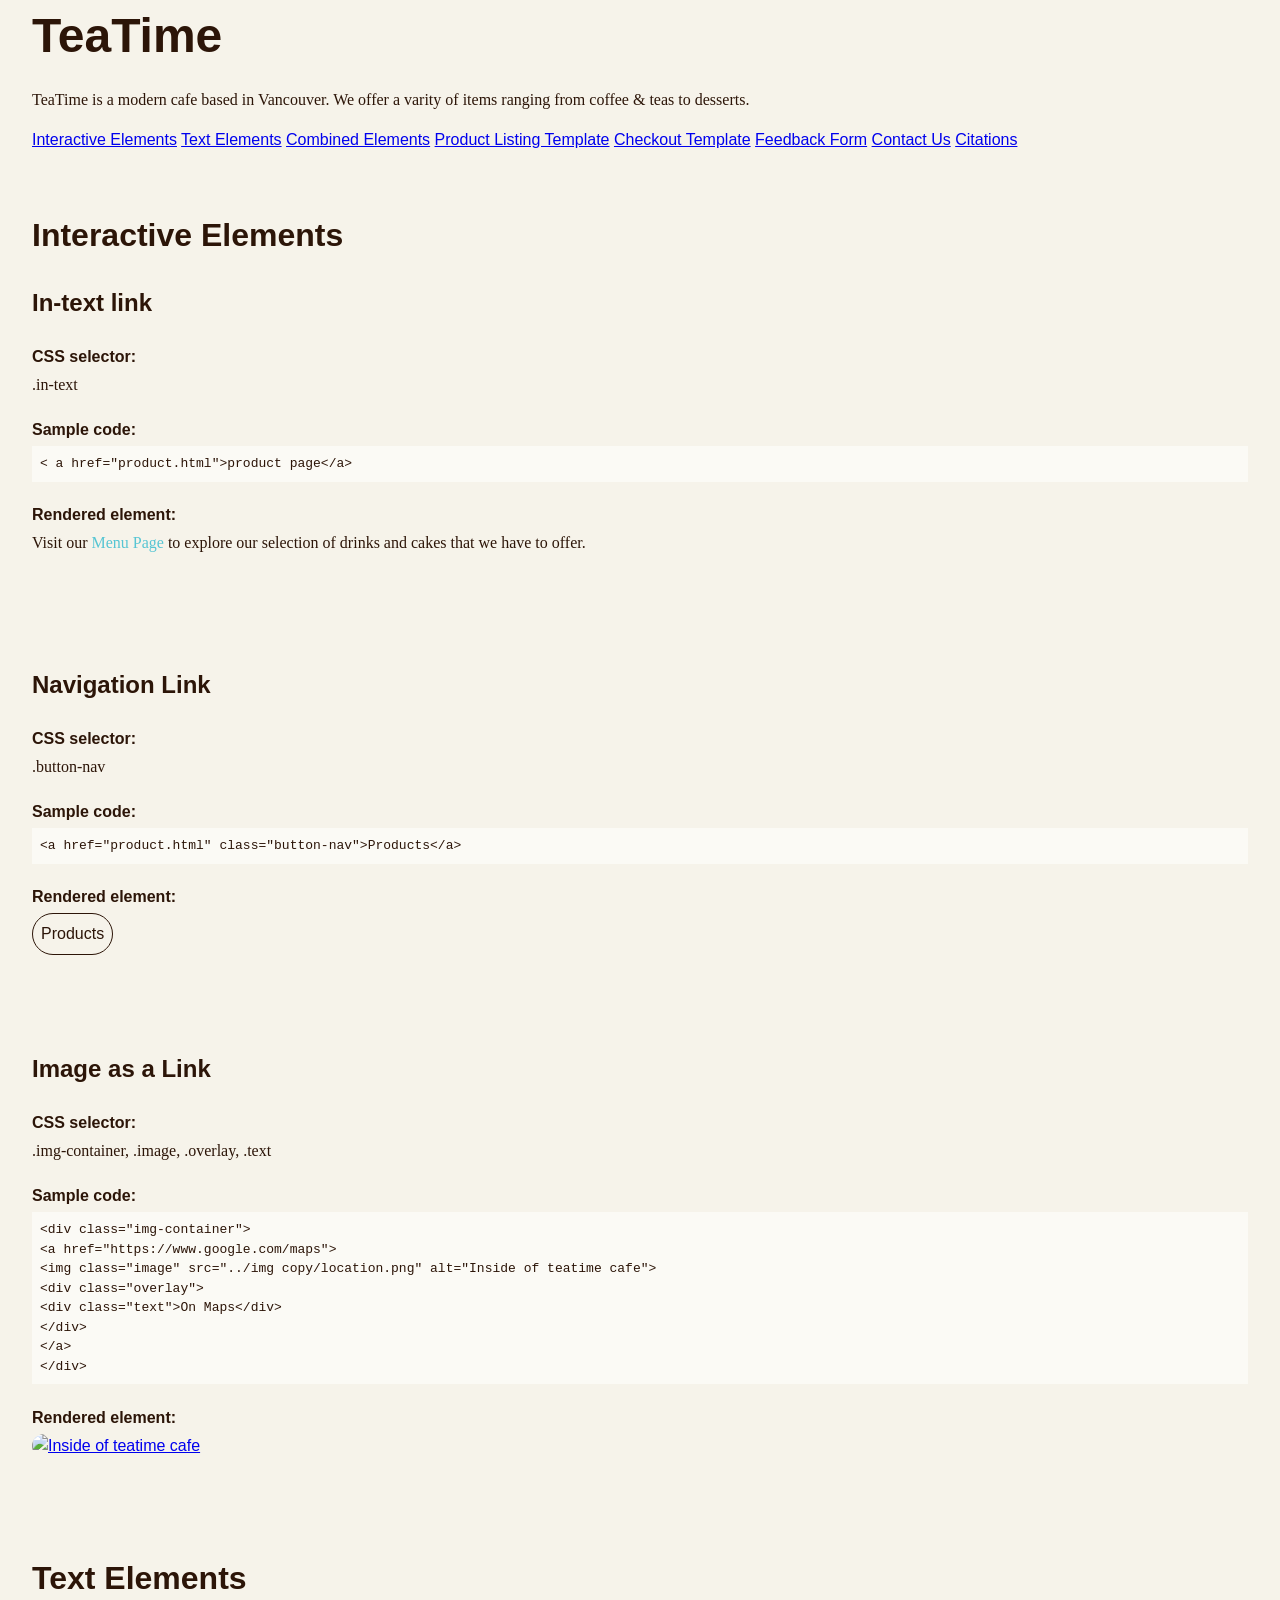
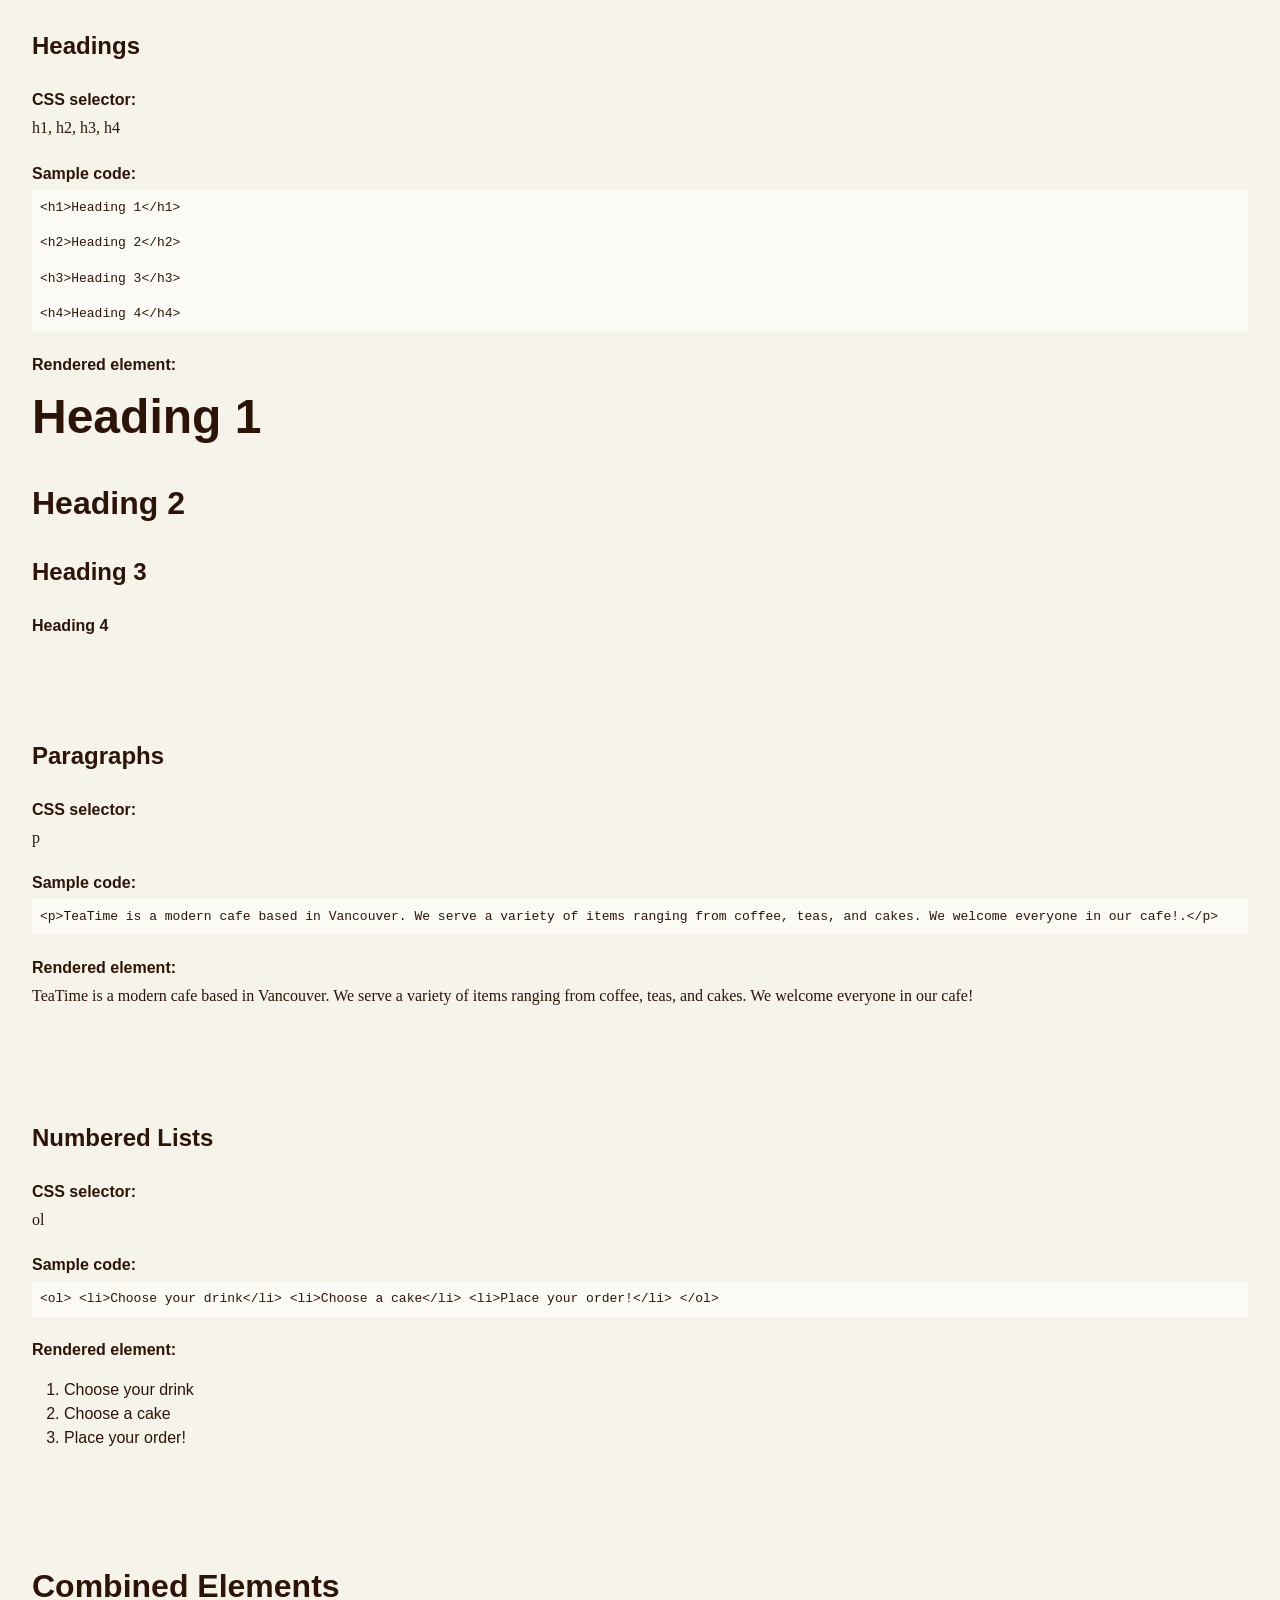
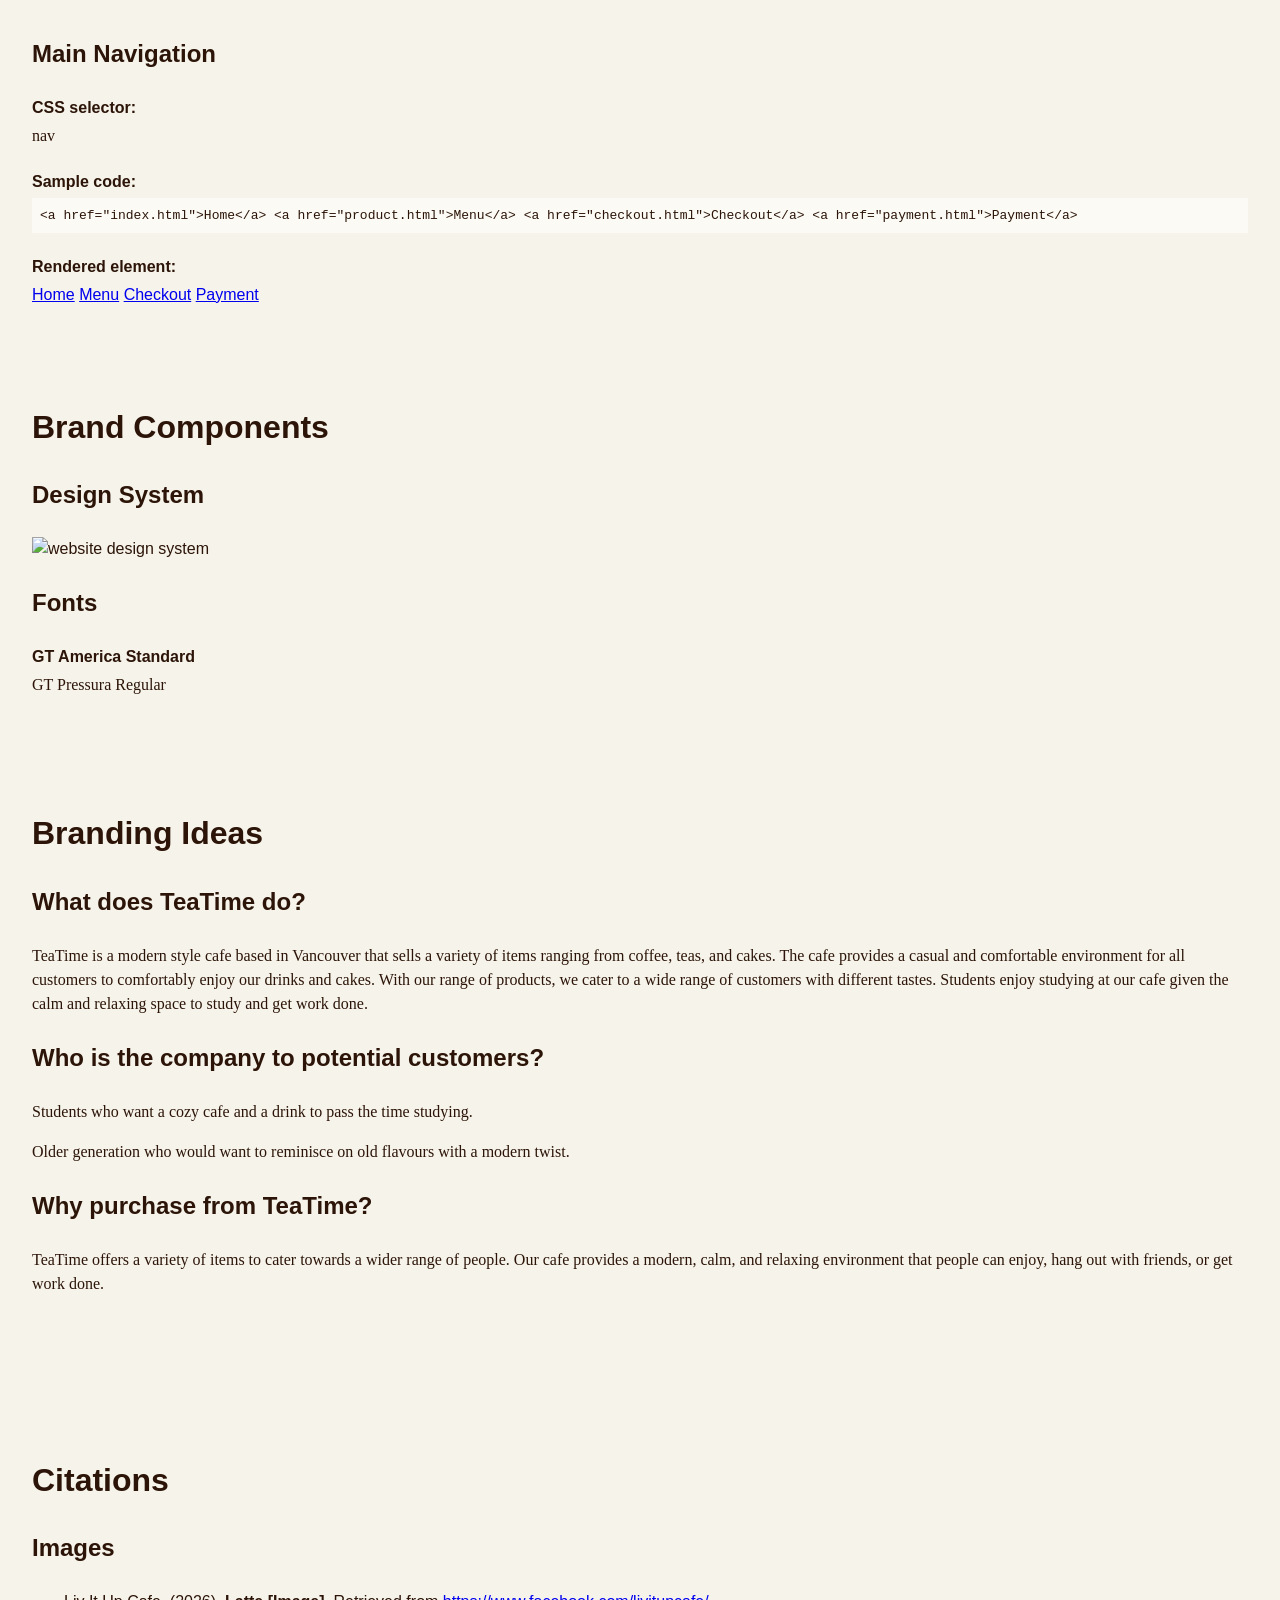
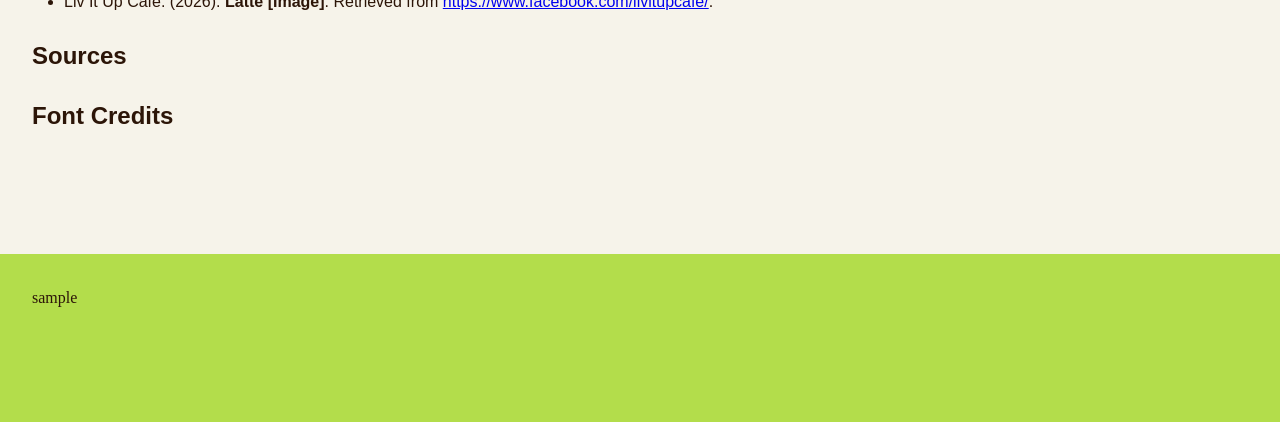
==== commit f82d6efe: "Deleting unnessesary components and adding more page structure" ====
--- a/html/styleguide.html
+++ b/html/styleguide.html
@@ -5,9 +5,8 @@
   <head>
 
     <meta charset="utf-8">
-    <title>TeaTime-StyleGuide</title>
-
-    <!-- <link href="../css/styleguide.css" rel="stylesheet"> -->
+    <title>Portfolio-StyleGuide</title>
+
     <link href="../css/main.css" rel="stylesheet">
 
   </head>
@@ -15,26 +14,7 @@
   <body>
 
     <header id="home"> 
-      <!-- <div class="header">
-
-        <nav class="logo">
-          <a href="/index.html">
-            <img src="/img/icons/logo.png" alt="TeaTime logo" width="80">
-          </a>
-        </nav>
-
-        <nav class="main-nav">        
-        
-          <a href="../iat339_p02/index.html#menu">Menu</a>
-          <a href="../iat339_p02/about.html">About Us</a>
-          <a href="../iat339_p02/event.html">Events</a>
-
-          <a href="../iat339_p02/checkout.html">
-            <img src="../iat339_p02/img/icons/cart.png" alt="Checkout" width="20">
-          </a>
-
-        </nav>
-      </div> -->
+
 
       <div class="element">
 
@@ -99,82 +79,6 @@
 
         <h4>Rendered element:</h4>
         <a class="button-nav" href="product.html"> Products</a>
-
-      </section>
-
-
-      <section class="element">
-        <h3>Submit/Reset Buttons</h3>
-
-        <h4>CSS selector:</h4>
-        <p>input[type="submit"], input[type="reset"]</p>
-
-        <h4>Sample code:</h4>
-        <code>
-          &lt;input type="submit" value="Submit"&gt;
-          &lt;input type="reset" value="Reset"&gt;
-        </code>
-
-        <h4>Rendered element:</h4>
-
-        <form>
-          <input type="submit" value="Submit">
-          <input type="reset" value="Reset">
-        </form>
-
-
-      </section>
-
-
-      <section class="element">
-        <h3>Text Input Field with Label</h3>
-        <h4>CSS selector:</h4>
-        <p>input[type="text"]</p>
-
-        <h4>Sample code:</h4>
-        <code>&lt;label for="customer_name"&gt;Name:&lt;/label&gt;</code>
-        <code>&lt;input type="text" id="customer_name" placeholder="Your Name"&gt;</code>
-
-        <!-- Got from Lab example -->
-        <h4>Rendered element:</h4>
-        <form>
-          <fieldset>
-            <label for="customer_name">Name:</label>
-				    <input type="text" id="customer_name" placeholder="Your Name">
-          </fieldset>
-        </form>
-
-      </section>
-
-      <!--used w3schools to learn about radio button-->
-      <section class="element">
-        <h3>Radio Button with Label</h3>
-        <h4>CSS selector:</h4>
-        <p>input[type="radio"]</p>
-
-        <h4>Sample code:</h4>
-        <code> &lt;input type="radio" id="small" name="drink_size" value="small"&gt;</code>
-        <h4>Rendered element:</h4>
-
-        <form> 
-
-          <fieldset>
-            
-            <legend>Choose your drink size:</legend>
-            <label for="small">Small</label>
-            <input type="radio" id="small" name="drink_size" value="small">
-
-            <label for="medium">Medium</label>
-            <input type="radio" id="medium" name="drink_size" value="medium">
-
-            <label for="large">Large</label>
-            <input type="radio" id="large" name="drink_size" value="large">
-
-
-
-          </fieldset>
-        </form>
-
 
       </section>
 
@@ -212,12 +116,6 @@
             </a>
         </div>
 
-        <!-- <a href="product.html" class="image-link">
-          <img class="image" src="../html/img/coffee.jpg" alt="a cup of coffee" width="100">
-
-        </a> -->
-
-
       </section>
 
 
@@ -337,314 +235,11 @@
         
       </section>
 
-     <section class="element" id="product-listing">
-      
-      
-      <h3>Product Listing</h3>
-      <h4>CSS selector:</h4>
-        <p>article, article a, article a:hover, article a:focus, .productimg</p>
-
-        <h4>Sample code:</h4>
-        <code> 
-        &lt;article id="Strawberry Cake"&gt;
-        &lt;h4&gt; Strawberry Cake &lt;h4&gt;
-        &lt;p&gt;a soft, delicate, cake topped with fresh strawberries perfect for the season!&lt;p&gt;
-        &lt;p&gt;$7.00&lt;p&gt;
-        &lt;a href="product.html"&gt; View Product&lt;/a&gt;
-        &lt;article&gt;
-        
-      </code>
-      <h4>Rendered element:</h4>
-      
-
-
-      <!--used w3schools to decide when to use article vs section. Used article because the items are like one standalone thing that isn't reused-->
-      <div class="product-container">
-
-        <article id="latte">
-
-
-          <h4> Classic Latte</h4>
-
-          <div class="product-details">
-          <img class="productimg" src="../html/img/latte.jpg" alt="latte" width="100">
-          <p> a classic latte that you can never go wrong with. A classic espresso drink with hot steamed milk. </p>
-          </div>
-
-          <p>$4.50</p>
-
-          <a href="product.html">View Product</a>
-
-
-        </article>
-
-
-        <article id="cake">
-
-          <h4>Strawberry Cake</h4>
-
-          <div class="product-details">
-          <img class="productimg" src="../html/img/cake.jpg" alt="cake" width="100">
-          <p> a soft, delicate, cake topped with fresh strawberries perfect for the season!</p>
-          </div>
-
-          <p>$7.00</p>
-
-          <a href="product.html">View Product</a>
-        </article>
-      </div>
 
 
     </section>   
         
-        
-
-      <section class="element" id="payment">
-        <h3>Payment Form</h3>
-        <h4>CSS selector:</h4>
-        <p>.payment-container</p>
-
-        <h4>Sample code:</h4>
-        <code>&lt;input type="radio" id="paypal" name="payment_option" value="PAYPAL"&gt;</code>
-         <code>&lt;ilabel for="paypal"&gt;PAYPAL&lt;/label&gt;&lt;br&gt;</code>
-
-         <code>&lt;label for="card_payment"&gt;Card Information:&lt;/label&gt;</code>
-         <code>&lt;input type="text" id="card_payment" placeholder="123456789"&gt;</code>
-
-         <h4>Rendered element:</h4>
-
-
-        <p>Choose your payment option</p>
-
-        <!-- soruce: https://www.w3schools.com/html/html_forms.asp -->
-
-        <form>
-
-          <div class="payment-container">
-
-            <fieldset class="billing_address">
-              <legend>Billing Address</legend>
-
-              <!-- name -->
-              <label for="name">Name:</label><br>
-                <input type="text" id="name" placeholder="Jane Doe"><br>
-
-              <!-- email -->
-              <label for="email">Email:</label><br>
-                <input type="text" id="email" placeholder="jane@example.com"><br>
-
-              <!-- address -->
-              <label for="address">Address:</label><br>
-                <input type="text" id="address" placeholder="123 Street"><br>
-              
-              <!-- city -->
-              <label for="city">City:</label><br>
-                <input type="text" id="city" placeholder="Vancouver"><br>
-
-            </fieldset>
-            
-            <fieldset class="card_payment">
-              <legend>Payment</legend>
-
-              <!-- radio button for card options -->
-
-              <!-- visa -->
-                <input type="radio" id="visa" name="payment_option" value="VISA">
-                <label for="visa">VISA</label><br>
-
-                <!-- mastercard -->
-                <input type="radio" id="mastercard" name="payment_option" value="MASTERCARD">
-                <label for="mastercard">MASTERCARD</label><br>
-
-                <!-- paypal -->
-                <input type="radio" id="paypal" name="payment_option" value="PAYPAL">
-                <label for="paypal">PAYPAL</label><br>
-
-
-              <!-- text input for card payment -->
-
-                <!-- name on card -->
-                <label for="card_name">Name on Card:</label><br>
-                <input type="text" id="card_name" placeholder="Jane More Doe"><br>
-
-                <!-- card number -->
-                <label for="card_payment">Card Number:</label><br>
-                <input type="text" id="card_payment" placeholder="123456789"><br>
-                
-                <!-- expire date -->
-                <label for="card_exp">Card Expiry Date:</label><br>
-                <input type="text" id="card_exp" placeholder="12/34"><br>
-  
-
-            </fieldset>
-
-          </div>
-
-          <!-- submit button -->
-          <input type="submit" value="Submit">  
-
-        </form>
-
-
-
-        
-      </section>
-
-      <section class="element" id="checkout">
-        
-        <h3>Checkout Cart</h3>
-        <h4>CSS selector:</h4>
-        <p>.cart-content</p>
-
-        <h4>Sample code:</h4>
-        <code>
        
-          &lt;a href="../iat339_p02/product_listing.html"&gt;
-              &lt;img src="../iat339_p02/img/tea/matcha.png" 
-                  alt="image of matcha powder" width="100"&gt;
-          &lt;/a&gt;
-
-
-
-              &lt;h4&gt;Ceremonial Grade Matcha&lt;/h4&gt;
-              &lt;p&gt;powedered matcha all the way from Kyoto, Japan!&lt;/p&gt;
-
-
-          &lt;b&gt;$7.00&lt;/b&gt;
-          &lt;p&gt;50g&lt;/p&gt;
-
-        </code>
-        <code>
- 
-          &lt;h3&gt;Order Summary&lt;/h3&gt;
-
-          &lt;div class="pricing"&gt;
-              &lt;p&gt;Subtotal&lt;/p&gt;
-              &lt;p&gt;$14&lt;/p&gt;
-          &lt;/div&gt;
-
-
-              &lt;input type="radio" id="pickup" name="delivery_option" value="pickup"&gt;
-              &lt;label for="pickup"&gt;Pickup&lt;/label&gt;&lt;br&gt;
-
-          &lt;hr&gt;
-
-
-          &lt;a href="/checkout.html" class="add-to-cart"&gt;Checkout&lt;/a&gt;
-
-        </code>
-
-
-        <h4>Rendered element:</h4>
-        <div class="checkout">
-          <form>
-
-              <!-- source: https://www.w3schools.com/howto/howto_css_checkout_form.asp -->
-
-              <div class="cart">
-                  <h3>Cart</h3>
-
-                  <fieldset class="cart-item">
-                      <div>
-                          <div class="cart-item-description">
-                              <!-- image as a link -->
-                              <a href="../">
-                              <img src="../img copy/tea/matcha.png" alt="image of matcha powder" width="100">
-                              </a>
-
-                              <!-- item description -->
-                              <div class="cart-product-description">
-                              <h4>Ceremonial Grade Matcha</h4>
-                              <p>powdered matcha all the way from Kyoto, Japan!</p>
-                              </div>
-                      
-                          </div>
-
-                          <!-- item cost -->
-                          <div class="cost-gram">
-                              <b>$7.00</b>
-                              <p>50g</p>
-                          </div>
-
-                      </div>
-                      <hr>
-                      <div>
-                          <div class="cart-item-description">
-                              <!-- image as a link -->
-                              <a href="/product_listing.html">
-                              <img src="../img copy/tea/matcha.png" alt="image of matcha powder" width="100">
-                              </a>
-
-                              <!-- item description -->
-                              <div class="cart-product-description">
-                              <h4>Ceremonial Grade Matcha</h4>
-                              <p>powdered matcha all the way from Kyoto, Japan!</p>
-                              </div>
-                      
-                          </div>
-
-                          <!-- item cost -->
-                          <div class="cost-gram">
-                              <b>$7.00</b>
-                              <p>50g</p>
-                          </div>
-
-                      </div>
-                      
-                  </fieldset>
-
-              </div>
-          </form>
-
-          <form>
-
-              <div class="order-summary">
-              <h3>Order Summary</h3>
-
-              <div class="pricing">
-                  <p>Subtotal</p>
-                  <p>$14</p>
-              </div>
-
-              <div class="pricing">
-                  <p>Tax</p>
-                  <p>$5</p>
-              </div>
-
-              <fieldset class="delivery-option">
-                  <!-- pickup in store or delivery -->
-
-                  <!-- pickup -->
-                  <input type="radio" id="pickup" name="delivery_option" value="pickup">
-                  <label for="pickup">Pickup</label><br>
-
-                  <!-- delivery -->
-                  <input type="radio" id="delivery" name="delivery_option" value="delivery">
-                  <label for="delivery">Delivery</label><br>
-                      
-              </fieldset>
-
-              <hr>
-
-              <div class="pricing">
-                  <b>Total</b>
-                  <p>$19</p>
-              </div>
-
-              <a href="/checkout.html" class="add-to-cart">Checkout</a>
-
-
-              </div>
-          </form>
-
-        </div>
-
-
-       
-      </section>
-
-
-    </section>
 
     <!-- brand components -->
 
@@ -659,48 +254,8 @@
       <h4>GT America Standard</h4>
       <p>GT Pressura Regular</p>
 
-      <!-- <h3>Imagery</h3>
-      <img src="../Landing.png" alt="Landing Page Illustration" width="100">
-      <img src="/img/icons/" alt="a cup of coffee" width="100">
-      <img src="../html/img/latte.jpg" alt="latte" width="100"> -->
-
-    </section>
-
-    <!--feedback form-->
-    <section id="feedback">
-      <h2> Customer Feedback</h2>
-      <p>We would love to hear about your experience at TeaTime!</p>
-      <form action="#" method="post">
-        <fieldset>
-          <legend>How was your experience?</legend>
-          <p>How would you rate your visit?</p>
-
-          <input type="radio" id="bad" name="rating" value="BAD">
-          <label for="bad">BAD</label><br>
-
-          <input type="radio" id="okay" name="rating" value="OKAY">
-          <label for="okay">OKAY</label><br>
-
-          <input type="radio" id="good" name="rating" value="GOOD">
-          <label for="good">GOOD</label><br>
-
-          <label for="Details">Details:</label>
-          <input type="text" id="Details" name="feedback" placeholder="Your feedback">
-        
-
-
-        </fieldset>
-        <input type="submit" value="Submit">  
-      </form>
-
-
-
-    </section>
-
-    <section class="element" id="contact">
-      <h2>Contact Us on Instagram @TeaTime </h2>
-    </section>
-
+
+    </section>
 
 
     <!--branding ideas -->
@@ -742,68 +297,24 @@
       <ul>
         <li> Liv It Up Cafe. (2026). <strong> Latte [Image]</strong>. Retrieved from <a href="https://www.facebook.com/livitupcafe/">https://www.facebook.com/livitupcafe/</a>.</li>
 
-        <li>KamranAydinov. (2026). <strong>A top view hot espresso [Image] </strong>. Retrived from <a href="https://www.magnific.com/free-photo/top-view-hot-espresso-with-brown-coffee-seeds-brown-wooden-desk-coffee-cup-drink_10186901.htm#fromView=keyword&page=1&position=1&uuid=82be45e0-7535-4d85-a8a6-3708a6bb1396&track=ais_hybrid&query=Coffee+drink">https://www.magnific.com/free-photo/top-view-hot-espresso-with-brown-coffee-seeds-brown-wooden-desk-coffee-cup-drink_10186901.htm#fromView=keyword&page=1&position=1&uuid=82be45e0-7535-4d85-a8a6-3708a6bb1396&track=ais_hybrid&query=Coffee+drink</a>.</li>
-
-        <li>Wirestock. (2026). <strong> Closeup shot of a piece of delicious strawberry cake on a plate [Image] </strong>. Retrieved from <a href="https://www.magnific.com/free-photo/closeup-shot-piece-delicious-strawberry-cake-plate_17248674.htm#fromView=keyword&page=17&position=25&uuid=7d0f2b2b-8d96-4f18-a0f9-c1c702993138&track=ais_hybrid&query=Shortcake+bakery">https://www.magnific.com/free-photo/closeup-shot-piece-delicious-strawberry-cake-plate_17248674.htm#fromView=keyword&page=17&position=25&uuid=7d0f2b2b-8d96-4f18-a0f9-c1c702993138&track=ais_hybrid&query=Shortcake+bakery</a></li>
-
-        <li>Lobo, D. (2025, August 8). <strong>A cinnamon swirl pastry dusted with sugar [Photograph]</strong>. Unsplash. Retrieved from <a href="https://unsplash.com/photos/a-cinnamon-swirl-pastry-dusted-with-sugar-vy6lJ4l32go">https://unsplash.com/photos/a-cinnamon-swirl-pastry-dusted-with-sugar-vy6lJ4l32go</a>.</li>
-
-        <li>Nagaoka, T. (2020, October 14). <strong>White and red strawberry cake [Photograph]</strong>. Unsplash. Retrieved from <a href="https://unsplash.com/photos/white-and-red-strawberry-cake-fENvSZUzbzU">https://unsplash.com/photos/white-and-red-strawberry-cake-fENvSZUzbzU</a>.</li>
-
-        <li>Nguyen, P. (2019, August 14). <strong>Green powder [Photograph]</strong>. Unsplash. Retrieved from <a href="https://unsplash.com/photos/green-powder-DgW9B48pRb4">https://unsplash.com/photos/green-powder-DgW9B48pRb4</a>.</li>
-
-        <li>Rigoli, M. (2018, August 9). <strong>Loose jasmine, rose and cornflower leaf tea [Photograph]</strong>. iStock. Retrieved from <a href="https://www.istockphoto.com/photo/loose-jasmine-rose-and-cornflower-leaf-tea-gm1014818650-273155356">https://www.istockphoto.com/photo/loose-jasmine-rose-and-cornflower-leaf-tea-gm1014818650-273155356</a>.</li>
-
-        <li>A heart-shaped brooch sitting on top of a table. (n.d.). <strong>[Photograph]</strong>. Unsplash. Retrieved from <a href="https://unsplash.com/photos/a-heart-shaped-brooch-sitting-on-top-of-a-table-4LYXkpNheHE">https://unsplash.com/photos/a-heart-shaped-brooch-sitting-on-top-of-a-table-4LYXkpNheHE</a>.</li>
-
-        <li>Sixteen Miles Out. (2025, January 29). <strong>A heart shaped bowl filled with seeds and herbs [Photograph]</strong>. Unsplash. Retrieved from <a href="https://unsplash.com/photos/a-heart-shaped-bowl-filled-with-seeds-and-herbs-zfpGkqWEG3k">https://unsplash.com/photos/a-heart-shaped-bowl-filled-with-seeds-and-herbs-zfpGkqWEG3k</a>.</li>
-
-        <li>TeaCora Rooibos. (2020, August 14). <strong>Clear drinking glass with brown liquid [Photograph]</strong>. Unsplash. Retrieved from <a href="https://unsplash.com/photos/clear-drinking-glass-with-brown-liquid-UAvekPsMTkQ">https://unsplash.com/photos/clear-drinking-glass-with-brown-liquid-UAvekPsMTkQ</a>.</li>
-
-        <li>People dining and working in a modern cafe. (2026, January 14). <strong>[Photograph]</strong>. Unsplash. Retrieved from <a href="https://unsplash.com/photos/people-dining-and-working-in-a-modern-cafe-FffJ9XnRflo">https://unsplash.com/photos/people-dining-and-working-in-a-modern-cafe-FffJ9XnRflo</a>.</li>
-
+    
       </ul>
 
       <h3>Sources</h3>
-      <ul>
-        <li>W3Schools. (n.d.). <strong>CSS background image</strong>. <a href="https://www.w3schools.com/css/css_background_image.asp">https://www.w3schools.com/css/css_background_image.asp</a>.</li>
-
-        <li>W3Schools. (n.d.). <strong>CSS image hover effects</strong>. <a href="https://www.w3schools.com/css/css3_images_hover.asp">https://www.w3schools.com/css/css3_images_hover.asp</a>.</li>
-
-        <li>W3Schools. (n.d.). <strong>CSS borders</strong>. <a href="https://www.w3schools.com/css/css3_borders.asp">https://www.w3schools.com/css/css3_borders.asp</a>.</li>
-
-        <li>W3Schools. (n.d.). <strong>How to create a checkout form</strong>. <a href="https://www.w3schools.com/howto/howto_css_checkout_form.asp">https://www.w3schools.com/howto/howto_css_checkout_form.asp</a>.</li>
-        
-        <li>W3Schools. (n.d.). <strong>HTML forms</strong>. <a href="https://www.w3schools.com/html/html_forms.asp">https://www.w3schools.com/html/html_forms.asp</a>.</li>
-      </ul>
+        
 
       <h3> Font Credits</h3>
       <ul>
-        <li>GT America Standard Regular. Designed by Noël Leu. Grilli Type. Retrieved from <a href="https://www.grillitype.com/typeface/gt-pressura">https://www.grillitype.com/typeface/gt-pressura</a></li>
-
-        <li>Gt Pressura Regular. Designed by Dominik Huber and Marc Kappeler. Grilli Type. Retrieved from <a href="https://www.grillitype.com/typeface/gt-pressura">https://www.grillitype.com/typeface/gt-pressura</a></li>
-
+   
       </ul>
 
     </section>
 
     <footer>
-
-      <nav class="logo">
-          <a href="../iat339_p02/index.html">
-            <img src="../img copy/icons/logo.png" alt="TeaTime logo" width="80">
-          </a>
-      </nav>
-      <p>Contact us on Instagram @Teatime</p>
-
-      <nav class="main-nav">
-        <a href="../iat339_p02/P1_km/html/style_guide.html">Style Guide</a>
-        <a href="../iat339_p02/P1_km/html/style_guide.html#citations">Citations</a>
-        <a href="https://github.com/karina359/iat339_p02.git">Github</a>
-
-      </nav>
-
+        <p>sample</p>
     </footer>
+
+      
 
 
   </body>
--- a/css/main.css
+++ b/css/main.css
@@ -36,27 +36,6 @@
   margin: 0;
 
 }
-
-/* media querey */
-@media screen and (max-width:992px){
-
-}
-
-@media screen and (max-width:600px){
-  body{
-    .payment-container {
-      flex-direction: column;
-  }
-    .cart-content{
-      flex-direction: column;
-    }
-
-  }
-
-}
-
-/* add space between section elemnets*/
-/* content is from iat 235 */
 
 section{
 
@@ -282,36 +261,6 @@
   transform: translate(-50%, -50%);
 }
 
-/*  ******************* about page ********************** */
-.about{
-  display: flex;
-  justify-content: space-around;
-  align-items: center;
-  background-color: #B3DD4B;
-  text-align: left;
-  padding: 2rem;
-}
-
-.about-text{
-  display: flex;
-  flex-direction: column;
-  align-items: flex-start;
-
-  max-width: 60%;
-}
-
-.location{
-  display: flex;
-  justify-content: space-around;
-  align-items: center;
-  text-align: left;
-  padding: 2rem;
-
-  gap: 2rem;
-
-}
-
-/*  ******************* about page ********************** */
 
 .placeholder {
   width: 100%;
@@ -332,12 +281,6 @@
     font-size: 1rem;
   }
   .header{
-    flex-direction: column;
-  }
-  .about{
-    flex-direction: column;
-  }
-  .location{
     flex-direction: column;
   }
 }
@@ -403,609 +346,16 @@
 
 }
 
-/* input and label styling */
-/* from class suggested website: https://learn.shayhowe.com/html-css/building-forms/ */
-form{
-  border: 0.06rem solid rgb(225, 220, 206);
-  border-radius: 0.3rem;
-  overflow: hidden;
-  width: auto;
-  max-width: fit-content;
-  padding: 0.5rem;
-  background-color: rgb(251, 250, 245);
-}
-fieldset {
-  border: 0;
-  margin: 0;
-  padding: 0;
-}
-input {
-  border-radius: 5px;
-  margin: 0;
-}
-
-#payment {
-  max-width: 1100px;
-  margin: 0 auto 4rem;
-  padding: 2rem;
-}
-
-
-
-
-#payment form {
-  display: flex;
-  flex-direction: column;
-  align-items: stretch;
-  width: 100%;
-  max-width: 900px;
-  margin: 0 auto;
-  padding: 2rem;
-}
-
-.payment-container{
-  display:flex;
-  gap: 2rem;
-  align-items: flex-start;
-  width: 100%;
-}
-
-.payment-container fieldset{
-  flex: 1;
-  min-width: 0;
-  padding: 1rem;
-  border: 1px solid rgb(196,187,163);
-  border-radius: 0.5rem;
-}
-
-.payment-container legend {
-  padding: 0 0.5rem;
-  font-weight:bold;
-
-}
-
-.payment-container label {
-  display: inline-block;
-  margin-top: 0.5rem;
-  margin-bottom: 0.25rem;
-}
-
-.payment-container input[type="text"] {
-  display: block;
-  width: 100%;
-  margin: 0 0 0.75rem;
-  border: 1px solid rgb(196,187,163);
-  border-radius: 0.3rem;
-  background-color: rgb(237,234,225);
-}
-
-#payment form {
-  display: flex;
-  flex-direction: column;
-  align-items: stretch;
-  width: 100%;
-  max-width: 60rem;
-
-}
-
-#payment input[type="submit"] {
-  align-self: flex-end;
-  margin-top: 1rem;
-  margin-right: 0.5rem;
-}
-
-.cart-content {
-  display: flex;
-  flex-direction: column;
-  gap: 1rem;
-}
-
-@media screen and (max-width: 600px) {
-
-  #payment form {
-    width: 100%;
-    max-width: 100%;
-    padding: 1rem;
-  }
-
-  .payment-container, .cart-content {
-    flex-direction: column;
-    align-items: stretch;
-    width: 100%;
-    gap: 1rem;
-  }
-
-  .payment-container fieldset {
-    width: 100%;
-    margin-left: 0;
-  }
-}
-
-form label {
-  font-family: Pressura, sans-serif;
-  color: rgb(44, 21, 8);
-}
-
-form input[type="radio"]{
-  width: auto;
-}
-/* used w3schools to learn about grids*/
-
-.product-container {
-  display: grid;
-  grid-template-columns: repeat(4, minmax(0, 1fr));
-  gap: 1.25rem;
-   margin-top: 1.5rem;
-
-}
-
-.product-container article {
-  display: flex;
-  flex-direction: column;
-  min-width: 0;
-  padding: 0.75rem;
-  background-color: white;
-  border-radius: 1rem;
-  box-shadow: 0 0.25rem 0.75rem rgba(44, 21, 8, 0.18);
-}
-
-/* 
-  TEXT ELEMENTS -------------------
-*/
-input[type="text"]{
-  background-color: rgb(237,234,225);
-  border: 1px solid;
-  border-color:rgb(196,187,163);
-  padding: 6px;
-  margin-top: 6px;
-  margin-bottom: 6px;
-  margin-left: 10px;
-
-
-}
-
-/*submit and resrt*/
-input[type="submit"], input[type="reset"]{
-  display:inline-block;
-  padding: 0.5rem;
-  width: 5rem;
-  margin-right: 0.5rem;
-  background-color: transparent;
-  color: rgb(44, 21, 8);
-  border: 1px solid rgb(44, 21, 8);
-  border-radius: 2rem;
-  text-decoration: none;
-  transition-property: background-color;
-  transition-duration: 0.5s;
-
-
-}
-
-input[type="submit"]:hover, input[type="submit"]:focus{
-  color: rgb(237,234,225);
-  background: linear-gradient(to bottom right, rgb(86, 197, 211), rgb(179, 221, 75));
-
-}
-
-input[type="reset"]:hover, input[type="reset"]:focus{
-  color: rgb(237,234,225);
-  background: linear-gradient(to bottom right, rgb(86, 197, 211), rgb(179, 221, 75));
-}
+
 
 ol, ul{
   padding-left: 2rem;
 }
 
-article a {
-  color: rgb(86, 197, 211);
-  text-decoration: none;
-}
-article a:hover, article a:focus {
-  color: rgb(255, 108, 7);
-  text-decoration: underline;
-}
-
-
-.product-details p {
-  flex: 1;
-  min-width: 0;
-  margin-top: 0;
-}
-
-@media screen and (max-width: 800px) {
-  .product-details {
-    flex-direction: column;
-  }
-}
-
-
-.cartlink {
-  color: rgb(86, 197, 211);
-  text-decoration: none;
-
-}
-
-.cartlink:hover {
-  color: rgb(255, 108, 7);
-  text-decoration: underline;
-}
-
-
-/* 
-  COMBINED ELEMENTS -------------------
-*/
-
-@media screen and (max-width: 600px) {
-  #payment form {
-    width: 100%;
-    max-width: 100%;
-  }
-
-  #payment .payment-container {
-    width: 100%;
-    gap: 1rem;
-  }
-
-  #payment .payment-container fieldset {
-    width: 100%;
-    min-width: 0;
-    padding: 0.5rem;
-  }
-
-  #payment .payment-container input[type="text"] {
-    display: block;
-    width: 100%;
-    max-width: 100%;
-    margin: auto;
-  }
-}
-
-.product-container {
-    display: grid;
-    grid-template-columns: repeat(4, minmax(0, 1fr));
-    gap: 1.25rem;
-    margin-top: 1.5rem;
-}
-
-#menu .product-container article {
-    display: flex;
-    flex-direction: column;
-    min-width: 0;
-    min-height: 0;
-    padding: 0.75rem;
-    margin: 0;
-    background-color: white;
-    border: 1px solid rgb(225, 220, 206);
-    border-radius: 1rem;
-    box-shadow: 0 0.25rem 0.75rem rgba(44, 21, 8, 0.12);
-}
-
-
-#menu .productimg {
-    display: block;
-    width: 100%;
-    height: auto;
-    aspect-ratio: 1 / 1;
-    object-fit: contain;
-}
-
-#menu article h3 {
-    font-family: "America Md", sans-serif;
-    font-size: 1.2rem;
-    margin: 0.75rem 0 0.5rem;
-    padding-bottom: 0.5rem;
-    border-bottom: 1px solid rgb(224, 219, 204);
-}
-
-
-#menu article > p {
-    font-family: Pressura, sans-serif;
-    font-size: 0.9rem;
-    margin: 0.5rem 0;
-}
-
-
-#menu .price p {
-    font-family: "America Md", sans-serif;
-    margin: 0.5rem 0;
-}
-#menu article > a {
-    display: block;
-    text-align: center;
-    padding: 0.5rem;
-    margin-top: 0.25rem;
-    color: rgb(44, 21, 8);
-    text-decoration: none;
-    border: 1px solid rgb(44, 21, 8);
-    border-radius: 2rem;
-}
-
-#menu article > a:hover,
-#menu article > a:focus {
-    color: rgb(237, 234, 225);
-    background: linear-gradient(
-        to bottom right, rgb(86, 197, 211), rgb(179, 221, 75));
-}
-
-@media screen and (max-width: 992px) {
-    .product-container {
-        grid-template-columns: repeat(2, minmax(0, 1fr));
-    }
-}
-
-@media screen and (max-width: 600px) {
-    .product-container {
-        grid-template-columns: 1fr;
-    }
-}
-
-/* ***************** Checkout***************** */
-#checkout {
-  max-width: 1200px;
-  margin: 0 auto;
-  padding: 2rem;
-}
-
-.checkout{
-  display: flex;
-  flex-direction: row;
-  gap: 2rem;
-  max-width: 1100px;
-  margin: 0 auto;
-  align-items: stretch;
-}
-
-.checkout form:first-child {
-  flex: 2; 
-  max-width: none;
-  width: 100%;
-}
-.cart{
-  background-color: #FBFAF5;
-  padding-left: 2rem;
-  padding-right: 2rem;
-  padding-top: 1rem;
-  padding-bottom: 1rem;
-}
-.cart h3{
-  margin: 0;
-  padding-bottom: 1rem;
-}
-.cart-item > div {
-  display: flex;
-  flex-direction: row;
-  align-items: flex-start;
-  justify-content: space-between;
-  gap: 4rem;
-
-}
-.cart-item-description{
-  display: flex;
-  flex-direction: row;
-  gap: 1rem;
-}
-
-.cart-product-description{
-  display: flex;
-  flex-direction: column;
-  gap: 1rem;
-  max-width: 12rem;
-}
-.cart-product-description h4{
-  margin: 0;
-}
-.cost-gram{
-  display: flex;
-  flex-direction: column;
-  justify-content: space-between;
-  align-items: flex-end;
-}
-.order-summary{
-  background-color: #FBFAF5;
-  padding-left: 2rem;
-  padding-right: 2rem;
-  padding-bottom: 1rem;
-}
-.pricing{
-  display: flex;
-  flex-direction: row;
-  justify-content: space-between;
-  max-width: 20rem;
-
-}
-/* button designs: https://www.w3schools.com/css/css3_buttons.asp */
-.add-to-cart {
-  display: block;
-   margin-left: auto;
-  font-family: America, Arial, sans-serif;
-  font-size: 1rem;
-  padding: 0.5rem 1.5rem;
-  background-color: transparent;
-  color: rgb(44, 21, 8);
-  border: 1px solid rgb(44, 21, 8);
-  border-radius: 2rem;
-  text-align: center;
-  text-decoration: none;
-
-  transition: background-color 0.5s;
-}
-
-.add-to-cart:hover, .add-to-cart:focus {
-  color: rgb(237, 234, 225);
-  background: linear-gradient(to bottom right, rgb(86, 197, 211), rgb(179, 221, 75));
-}
-#payment button.add-to-cart {
-    margin-top: 1.5rem;
-    margin-right: 0;
-    margin-left: auto;
-    padding: 0.75rem 2rem;
-    min-width: 7rem;
-    cursor: pointer;
-}
-
-@media screen and (max-width: 600px) {
-  .checkout {
-    flex-direction: column;
-    gap: 1rem;
-  }
-}
-
-
-#feedback {
-    max-width: 900px;
-    margin: 4rem auto;
-    padding: 2rem;
-    text-align: center;
-}
-
-#feedback h2 {
-  font-size: 3rem;
-}
-
-#feedback p {
-  font-size: 1.3rem;
-  margin: 0 auto 2rem;
-}
-
-#feedback form {
-  width: 100%;
-  max-width: 700px;
-  margin: 0 auto;
-  padding: 2rem;
-  text-align: left;
-}
-
-#feedback fieldset {
-  width: 100%;
-  padding: 1.5rem;
-}
-
-#feedback input[type="text"] {
-  display: block;
-  width: 100%;
-  margin: 0.5rem 0;
-}
-
-#feedback input[type="submit"] {
-  display: block;
-  margin: 1.5rem auto 0;
-  width: auto;
-  padding: 0.75rem 2rem;
-}
-
-
-
-
-
-
-.individual-product .product-details {
-  display: grid;
-  grid-template-columns: 1.2fr 1fr;
-  align-items: center;
-  gap: 2rem;
-  width: 90%;
-  max-width: 65rem;
-  margin: 2rem auto;
-  padding: 3rem;
-  background-color: white;
-  border: 1px solid rgb(225, 220, 206);
-  border-radius: 1rem;
-  box-shadow: 0 0.25rem 0.75rem rgba(44, 21, 8, 0.12);
-}
-
-.individual-product .product-info {
-  display: flex;
-  flex-direction: column;
-  min-width: 0;
-}
-
-.individual-product .product-price {
-  font-family: "America Md", sans-serif;
-  font-size: 1.25rem;
-  margin-top: 0.5rem;
-}
-
-.individual-product .productimg {
-  display: block;
-  width: 100%;
-  aspect-ratio: 1 / 1;
-  object-fit: cover;
-}
-
-.individual-product .product-info form {
-  width: 100%;
-  max-width: 100%;
-  padding: 1rem;
-  background-color: rgb(251, 250, 245);
-  border: 1px solid rgb(225, 220, 206);
-  border-radius: 0.5rem;
-}
-
-.individual-product fieldset {
-  border: 0;
-  margin: 0 0 1rem;
-  padding: 0;
-}
-
-.individual-product legend {
-  font-family: "America Md", sans-serif;
-  font-size: 1.1rem;
-  margin-bottom: 0.75rem;
-}
-
-.individual-product form label {
-  font-family: Pressura, sans-serif;
-}
-
-.individual-product .size-options {
-  display: flex;
-  flex-wrap: wrap;
-  gap: 1rem;
-}
-
-.individual-product .size-options label {
-  display: flex;
-  align-items: center;
-  gap: 1rem;
-}
-
-.individual-product input[type="radio"] {
-  margin: 0;
-}
-
-.individual-product .quantity {
-  display: flex;
-  align-items: center;
-  gap: 0.5rem;
-}
-
-.individual-product .quantity input[type="number"] {
-  width: 5rem;
-  margin: 0;
-  padding: 0.5rem;
-}
-
-
-@media screen and (max-width: 800px) {
-    .individual-product .product-details {
-      grid-template-columns: 1fr;
-      gap: 1.5rem;
-    }
-}
-
-@media screen and (max-width: 600px) {
-    .individual-product .product-details {
-      padding: 1rem;
-    }
-
-    .individual-product .size-options {
-       gap: 0.75rem;
-    }
-}
-
-.event-description {
-  width: 100%;
-  padding: 2rem;
-  background-color: #B3DD4B;
-}
-
+
+
+
+
+
+
+
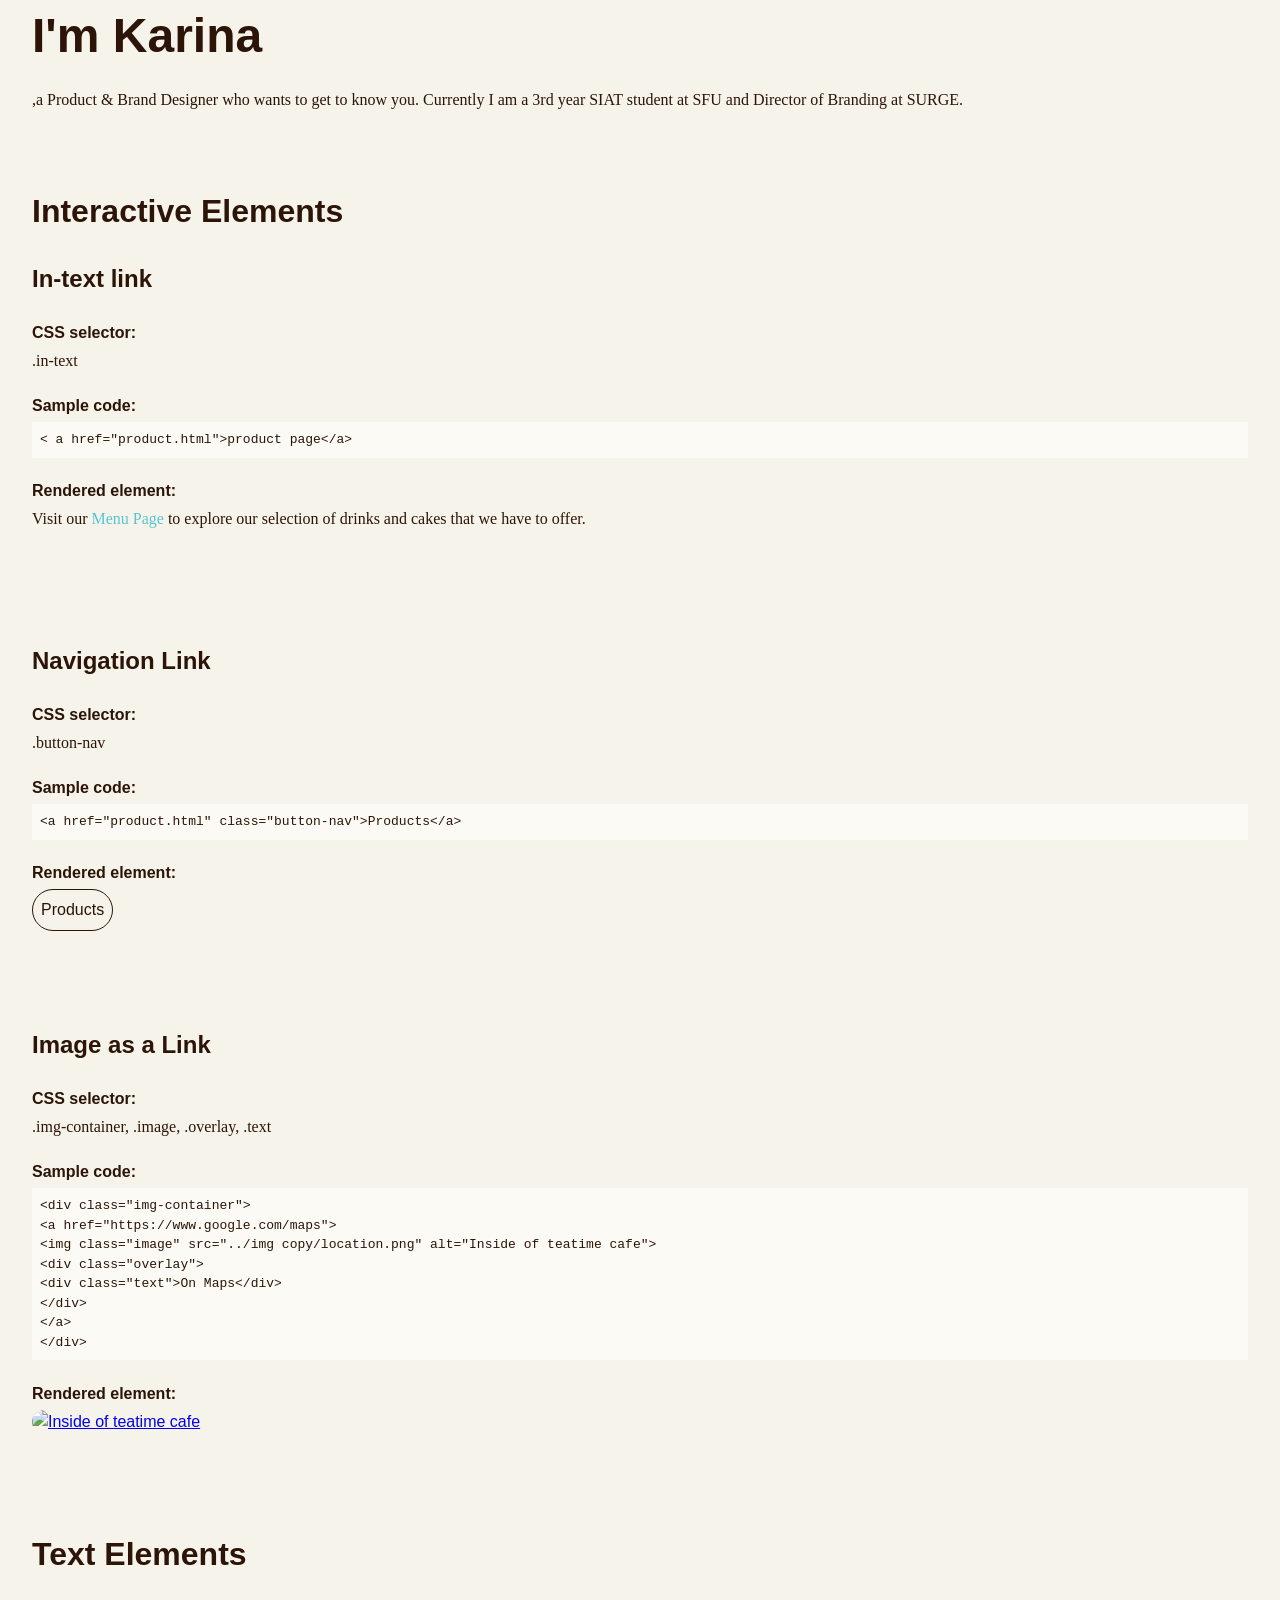
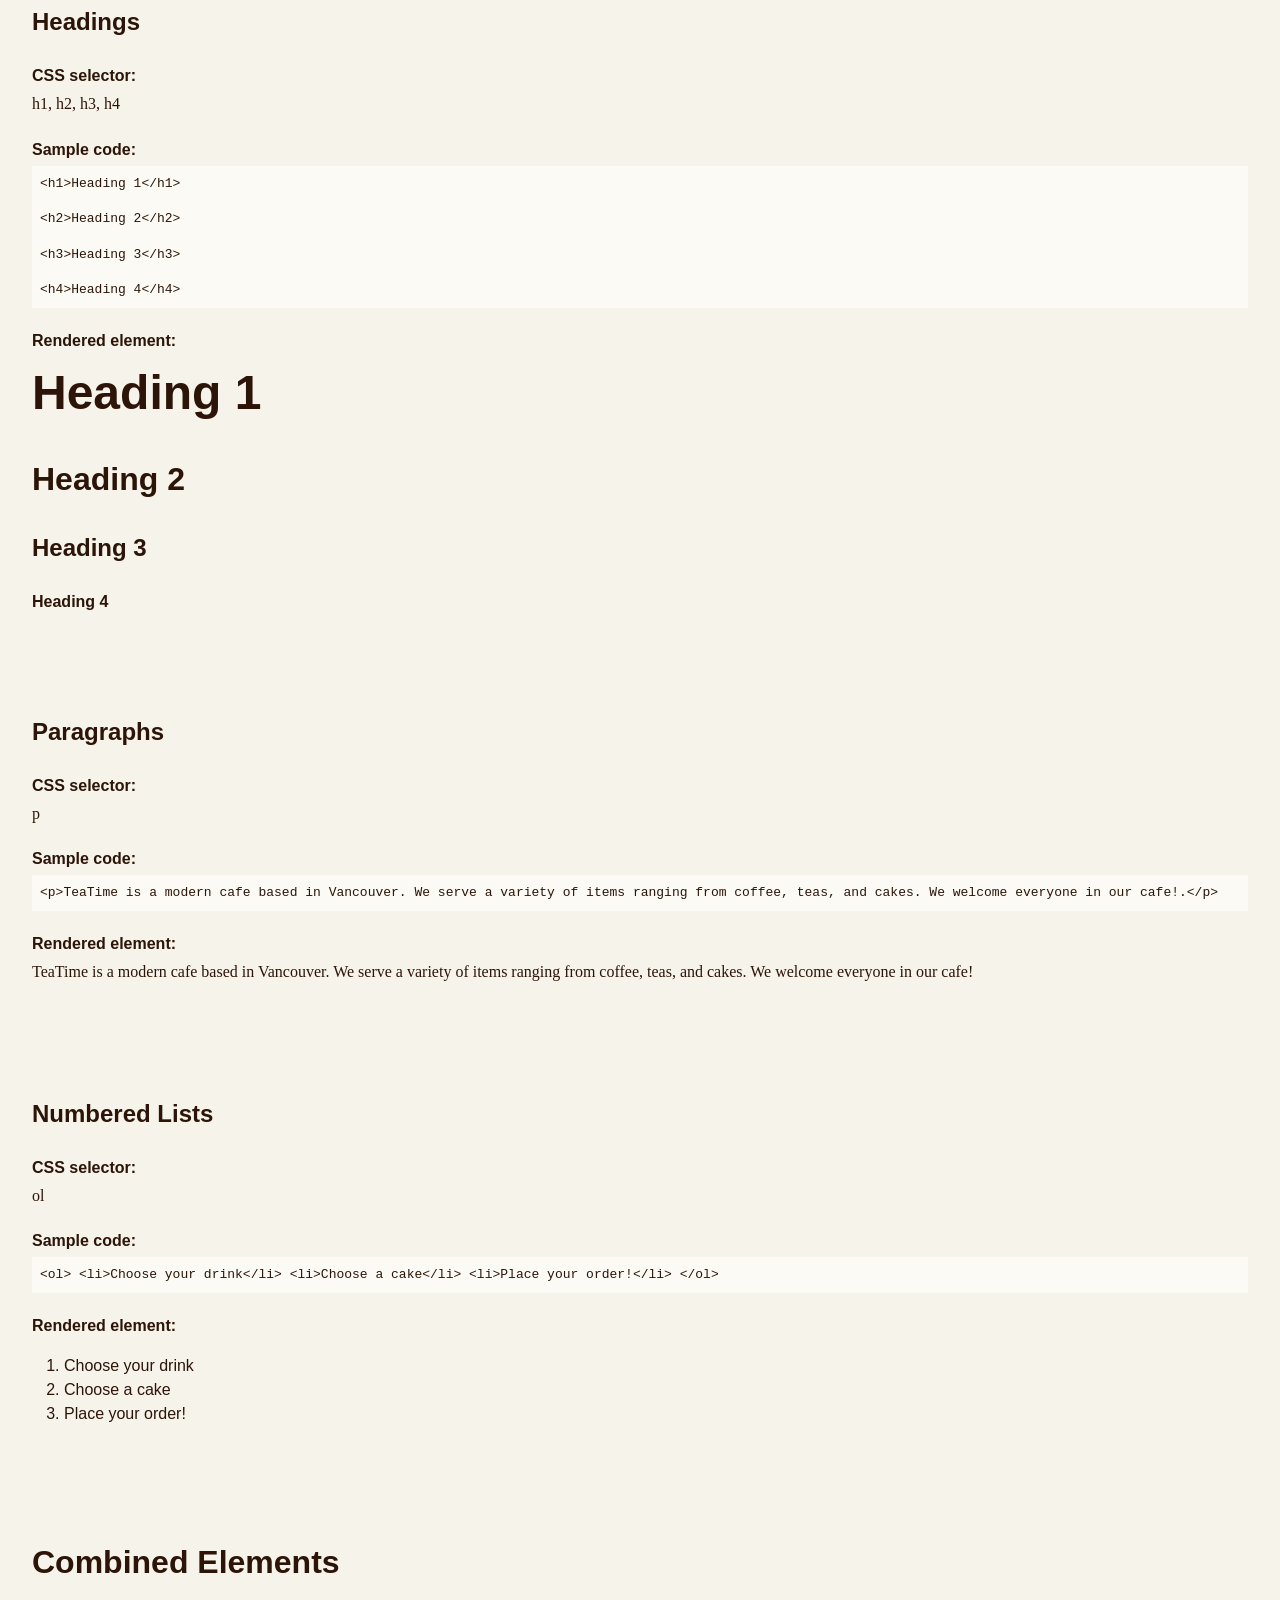
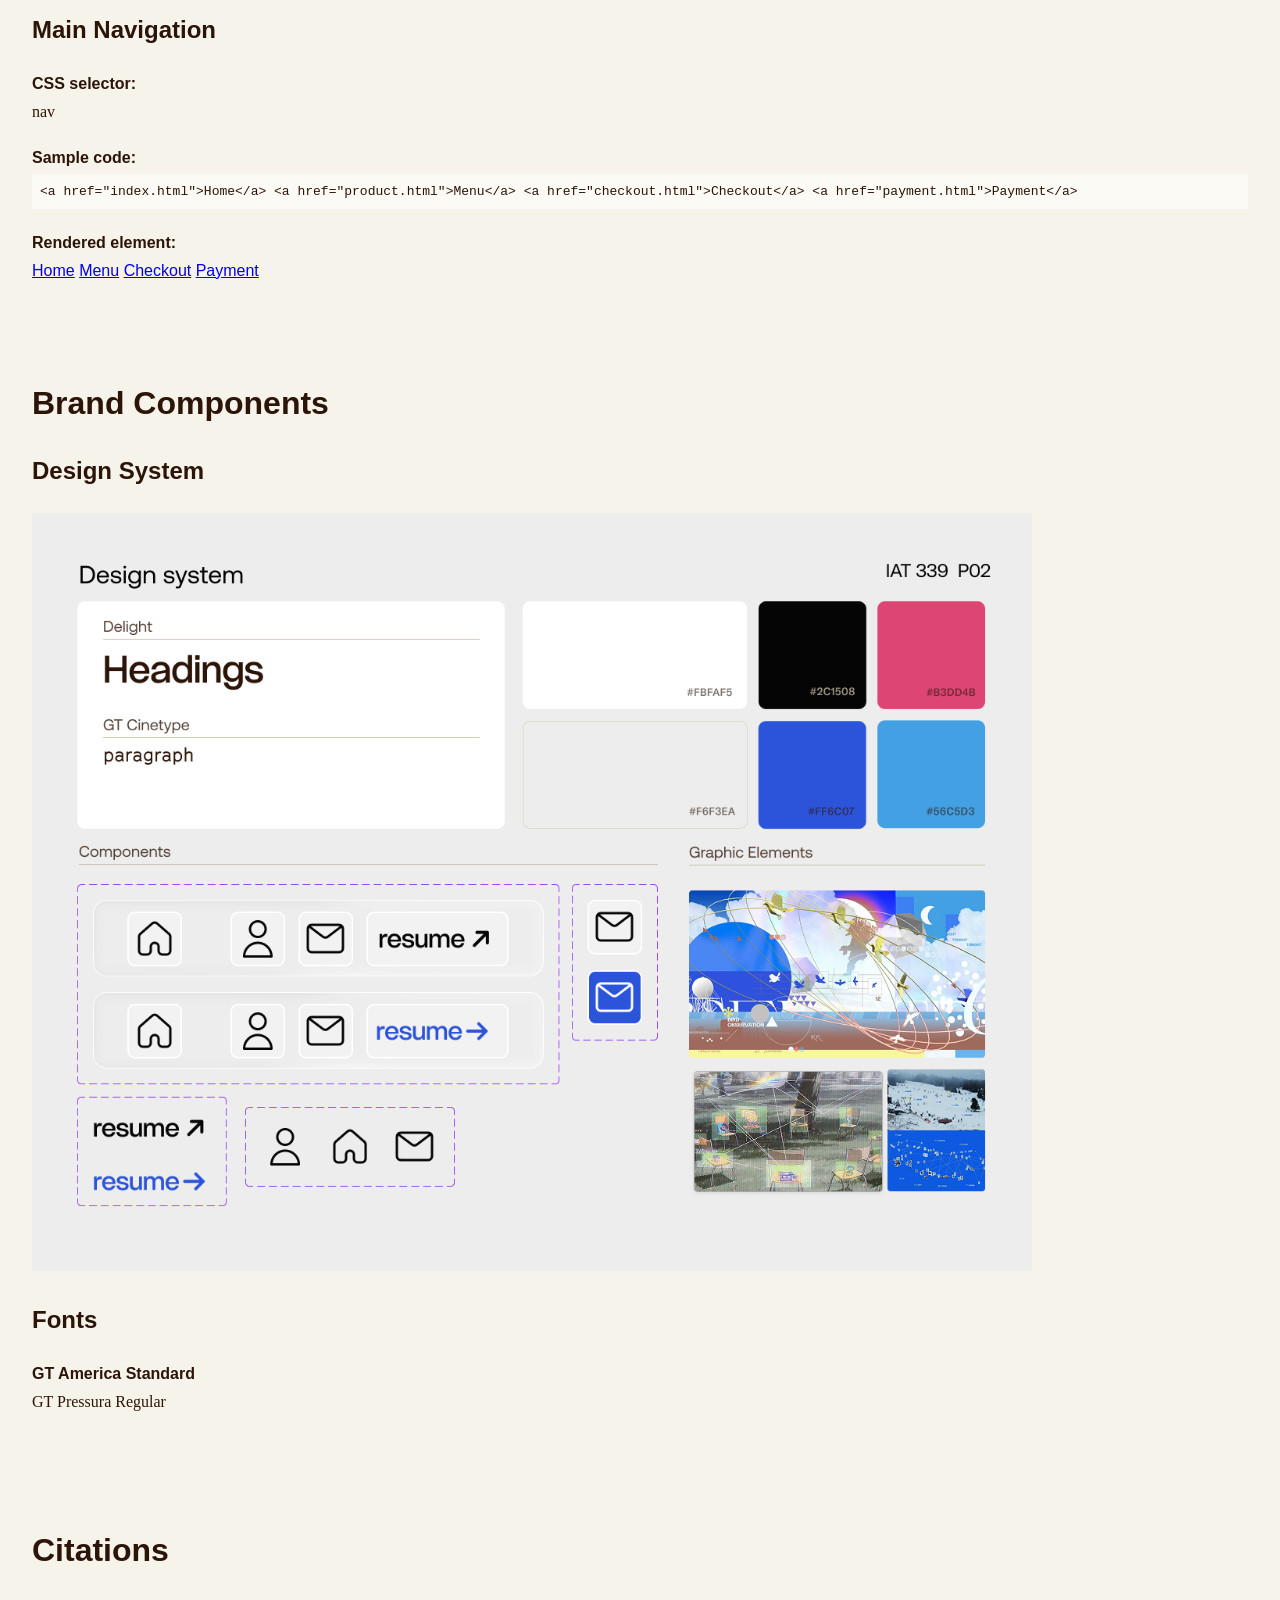
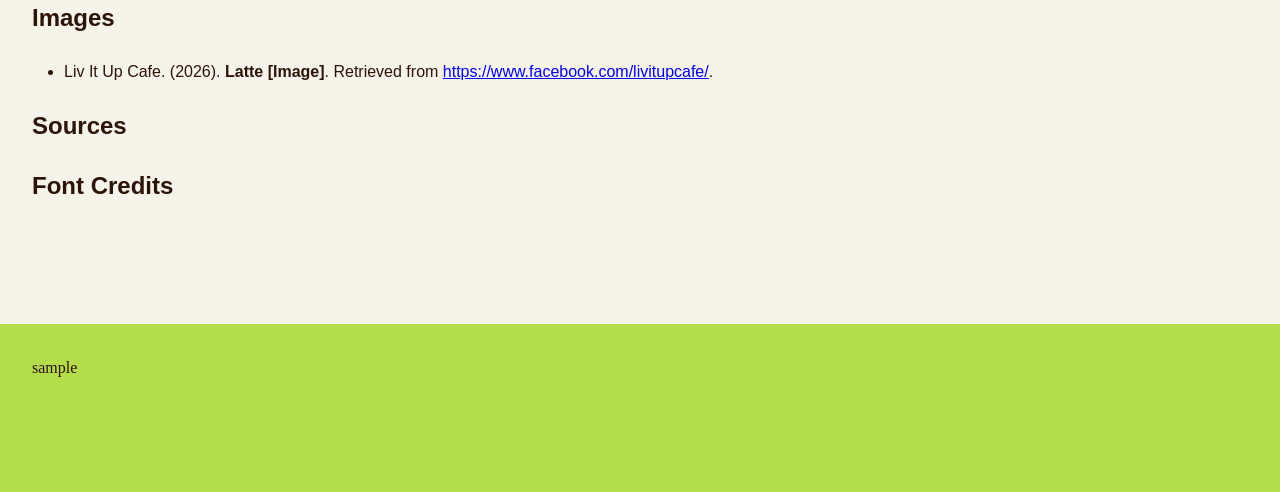
==== commit 301a1969: "Loading Font and Images Loading new fonts and further changing old style guide" ====
--- a/html/styleguide.html
+++ b/html/styleguide.html
@@ -16,25 +16,19 @@
     <header id="home"> 
 
 
-      <div class="element">
-
-        <h1>TeaTime</h1>
-
-        <p>TeaTime is a modern cafe based in Vancouver. We offer a varity of items ranging from coffee & teas to desserts.</p>
-
-
-        <nav>        
-          <a href="#interactive_elements">Interactive Elements</a>
-          <a href="#text_elements">Text Elements</a>
-          <a href="#combined_elements">Combined Elements</a>
-          <a href="product.html">Product Listing Template</a>
-          <a href="checkout.html">Checkout Template</a>
-          <a href="#feedback">Feedback Form</a>
-          <a href="#contact">Contact Us</a>
-          <a href="#citations">Citations</a>
-        </nav>
-
-      </div>
+        <div class="element">
+            <h1>I'm Karina</h1>
+
+            <p>,a Product & Brand Designer who wants to get to know you. Currently I am a 3rd year SIAT student at SFU and Director of Branding at SURGE.</p>
+
+        </div>
+<!-- 
+        <div>
+            <p>
+                I love getting to know different audiences, designers and studying digital interaction. 
+                Outside of design catch me painting, drawing, or cosplaying
+            </p>
+        </div> -->
 
     </header> 
 
@@ -248,7 +242,7 @@
 
       <h3>Design System</h3>
 
-      <img src="../html/img/design-system.png" alt="website design system" width="1000">
+      <img src="../imgs/designsystem.png" alt="website design system" width="1000">
 
       <h3>Fonts</h3>
       <h4>GT America Standard</h4>
@@ -257,34 +251,6 @@
 
     </section>
 
-
-    <!--branding ideas -->
-    <section class="element" id="branding_ideas">
-      <h2>Branding Ideas</h2>
-
-      <section>
-
-        <h3>What does TeaTime do?</h3>
-        <p> 
-          TeaTime is a modern style cafe based in Vancouver that sells a variety of items ranging from coffee, teas, and cakes. The cafe provides a casual and comfortable environment for all customers to comfortably enjoy our drinks and cakes. With our range of products, we cater to a wide range of customers with different tastes. Students enjoy studying at our cafe given the calm and relaxing space to study and get work done.
-        </p>
-
-        <h3>Who is the company to potential customers?</h3>
-        <p>
-          Students who want a cozy cafe and a drink to pass the time studying.
-        </p>
-        <p>
-          Older generation who would want to reminisce on old flavours with a modern twist.
-        </p>
-
-        <h3>Why purchase from TeaTime?</h3>
-
-        <p>TeaTime offers a variety of items to cater towards a wider range of people. Our cafe provides a modern, calm, and relaxing environment that people can enjoy, hang out with friends, or get work done. </p>
-      
-      </section>
-
-    </section>
-    
 
 
     
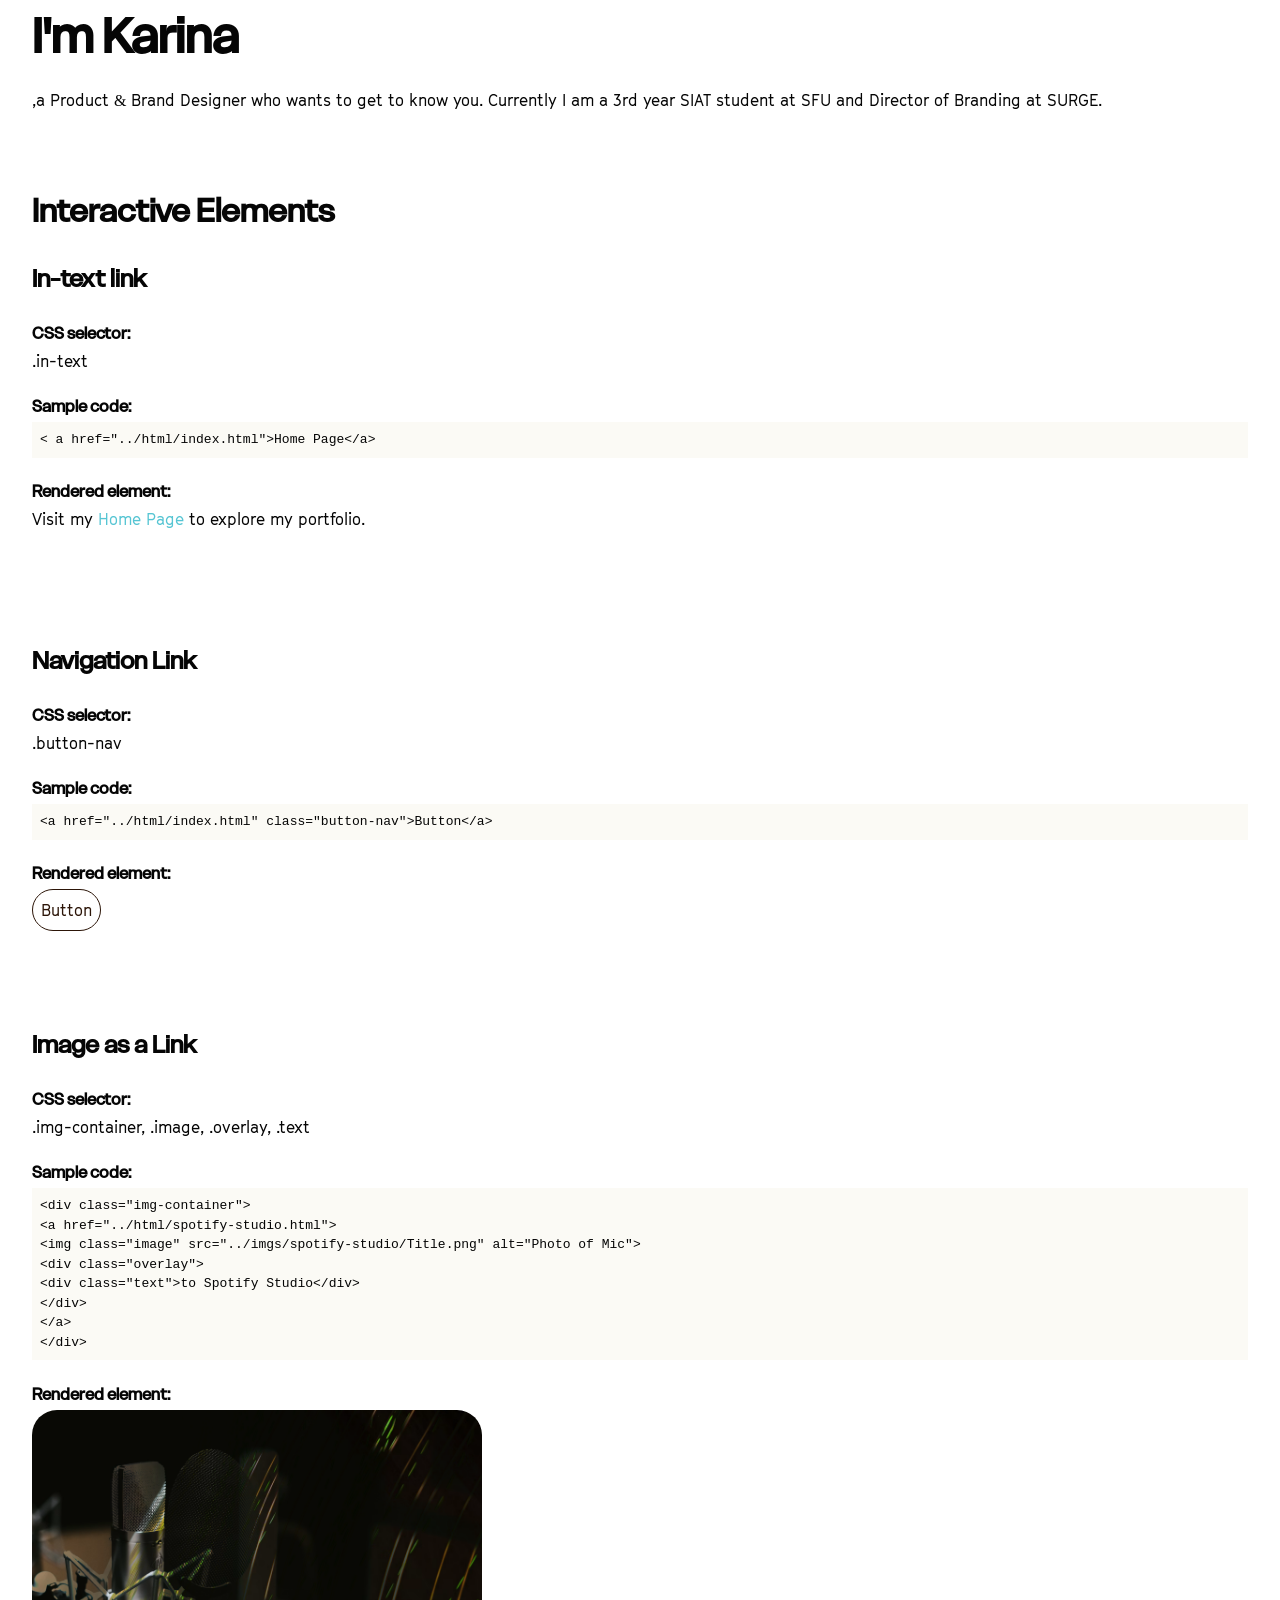
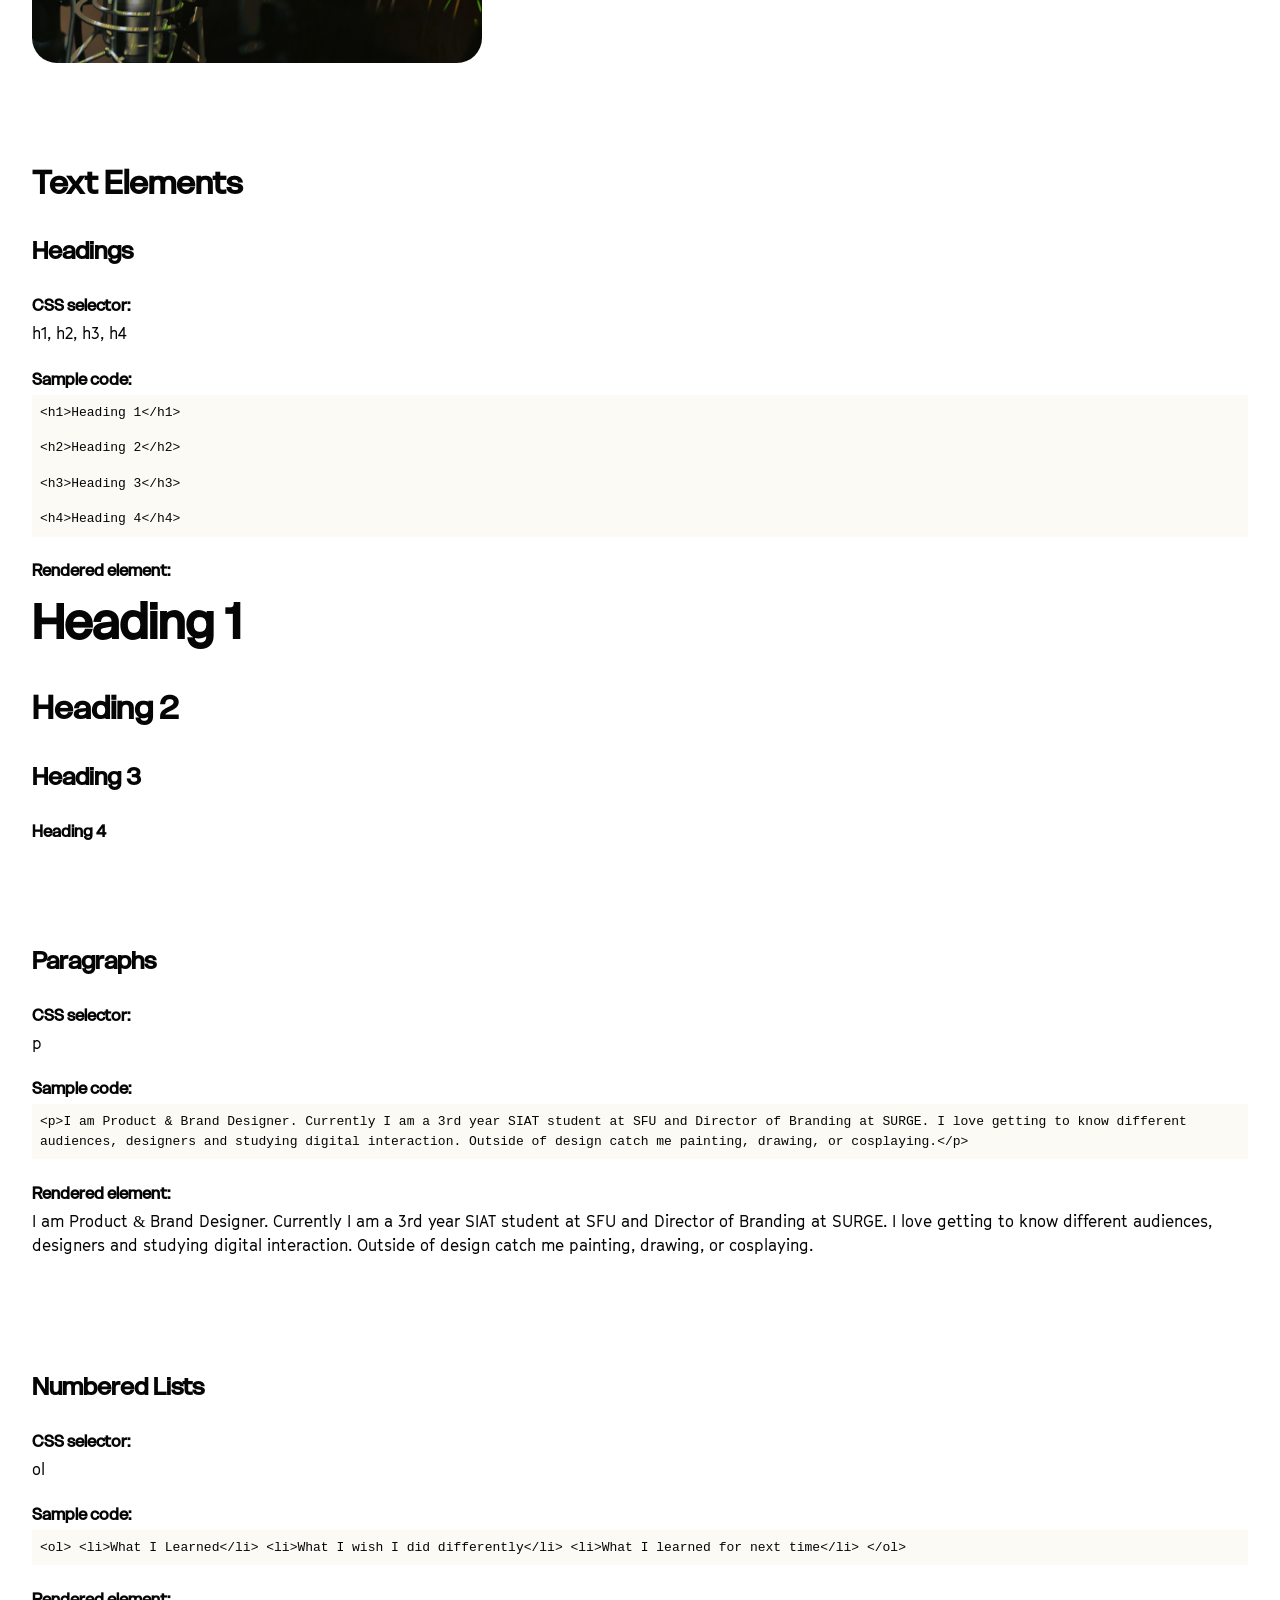
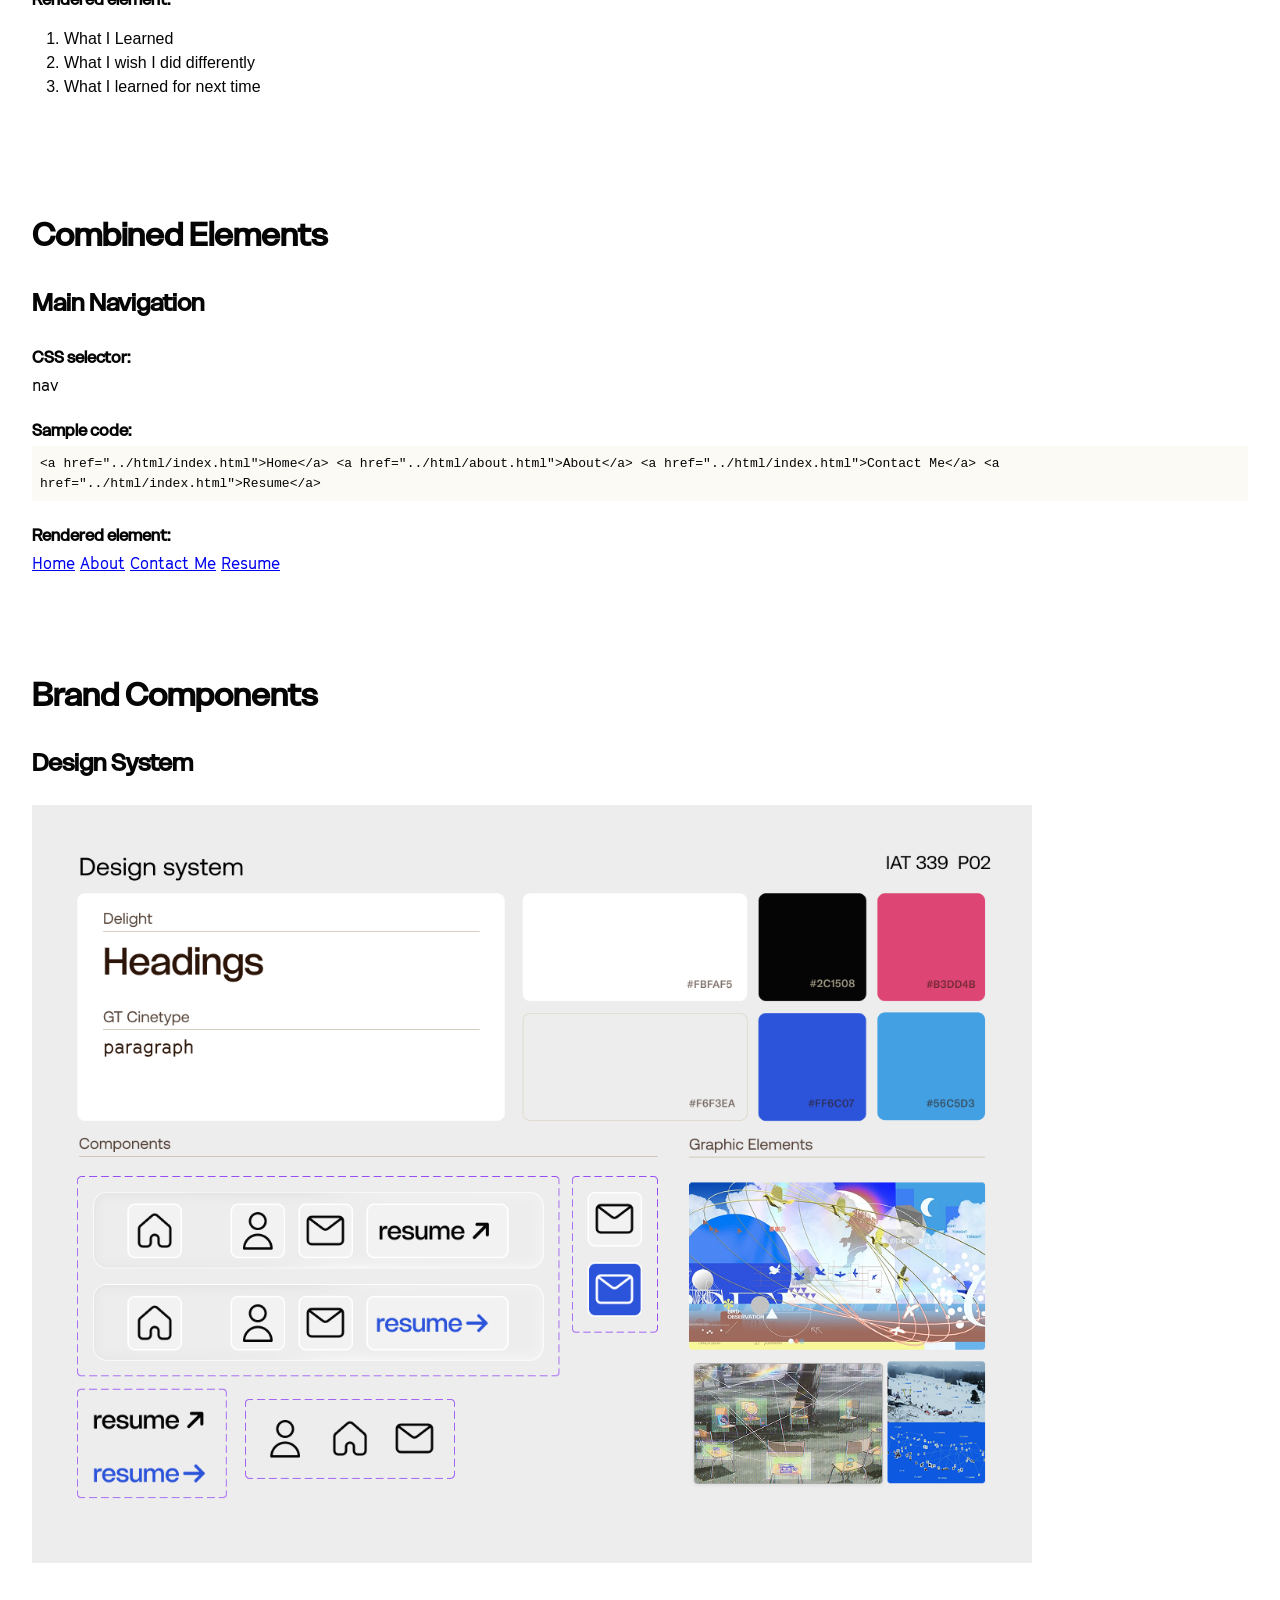
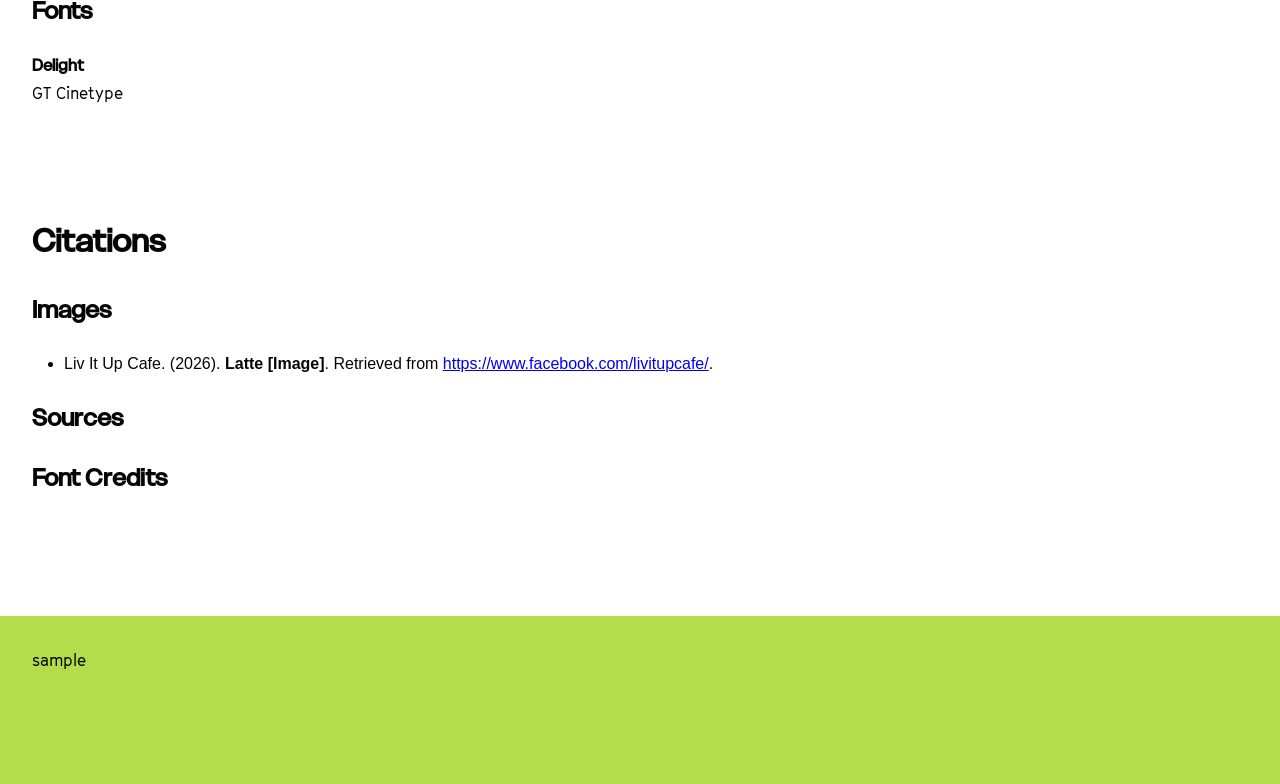
==== commit 714c2671: "Updating Styleguide content" ====
--- a/html/styleguide.html
+++ b/html/styleguide.html
@@ -48,12 +48,12 @@
         <h4>Sample code:</h4>
 
         <code> 
-          &lt; a href="product.html"&gt;product page&lt;/a&gt;
+          &lt; a href="../html/index.html"&gt;Home Page&lt;/a&gt;
         </code>
         <h4>Rendered element:</h4>
 
         <!-- code is from IAT 235 -->
-        <p> Visit our <a href="product.html" class="in-text">Menu Page</a> to explore our selection of drinks and cakes that we have to offer.</p>
+        <p> Visit my <a href="../html/index.html" class="in-text">Home Page</a> to explore my portfolio.</p>
 
         
 
@@ -69,10 +69,10 @@
         <p>.button-nav</p>
 
         <h4>Sample code:</h4>
-        <code>&lt;a href="product.html" class="button-nav"&gt;Products&lt;/a&gt;</code>
-
-        <h4>Rendered element:</h4>
-        <a class="button-nav" href="product.html"> Products</a>
+        <code>&lt;a href="../html/index.html" class="button-nav"&gt;Button&lt;/a&gt;</code>
+
+        <h4>Rendered element:</h4>
+        <a class="button-nav" href="../html/index.html"> Button</a>
 
       </section>
 
@@ -85,12 +85,12 @@
         <h4>Sample code:</h4>
         <code>
           &lt;div class="img-container"&gt; <br>
-            &lt;a href="https://www.google.com/maps"&gt; <br>
+            &lt;a href="../html/spotify-studio.html"&gt; <br>
               &lt;img class="image" 
-                  src="../img copy/location.png" 
-                  alt="Inside of teatime cafe"&gt; <br>
+                  src="../imgs/spotify-studio/Title.png" 
+                  alt="Photo of Mic"&gt; <br>
               &lt;div class="overlay"&gt; <br>
-                &lt;div class="text"&gt;On Maps&lt;/div&gt; <br>
+                &lt;div class="text"&gt;to Spotify Studio&lt;/div&gt; <br>
               &lt;/div&gt; <br>
            &lt;/a&gt; <br>
           &lt;/div&gt; <br>
@@ -99,13 +99,13 @@
 
          <!-- image as a link to google maps -->
         <div class="img-container">
-            <a href="https://www.google.com/maps">
+            <a href="../html/spotify-studio.html">
                 <img class="image" 
-                    src="../img copy/location.png" 
-                    alt="Inside of teatime cafe">
+                    src="../imgs/spotify-studio/Title.png" 
+                    alt="Photo of Mic">
                 
                 <div class="overlay">
-                    <div class="text">On Maps</div>
+                    <div class="text">to Spotify Studio</div>
                 </div>
             </a>
         </div>
@@ -153,15 +153,16 @@
         <p>p</p>
 
         <h4>Sample code:</h4>
-        <code>&lt;p&gt;TeaTime is a modern cafe based in Vancouver. We serve a variety of items ranging from coffee, teas, and cakes. We welcome everyone in our cafe!.&lt;/p&gt;</code>
+        <code>&lt;p&gt;I am Product & Brand Designer. Currently I am a 3rd year SIAT student at SFU and Director of Branding at SURGE. I love getting to know different audiences, designers and studying digital interaction. Outside of design catch me painting, drawing, or cosplaying.&lt;/p&gt;</code>
         <h4>Rendered element:</h4>
 
         <!-- code is from IAT 235 -->
 
-        <p>TeaTime is a modern cafe based in Vancouver. We serve a variety of items ranging from coffee, teas, and cakes. We welcome everyone in our cafe!   </p>
+        <p>I am Product & Brand Designer. Currently I am a 3rd year SIAT student at SFU and Director of Branding at SURGE. I love getting to know different audiences, designers and studying digital interaction. Outside of design catch me painting, drawing, or cosplaying.</p>
 
       </section>
       <!--used w3schools to learn about ol and li and how to use them-->
+
       <section class="element">
         <h3>Numbered Lists</h3>
         <h4>CSS selector:</h4>
@@ -170,9 +171,9 @@
         <h4>Sample code:</h4>
         <code> 
           &lt;ol&gt;
-          &lt;li&gt;Choose your drink&lt;/li&gt;
-          &lt;li&gt;Choose a cake&lt;/li&gt;
-          &lt;li&gt;Place your order!&lt;/li&gt;
+          &lt;li&gt;What I Learned&lt;/li&gt;
+          &lt;li&gt;What I wish I did differently&lt;/li&gt;
+          &lt;li&gt;What I learned for next time&lt;/li&gt;
           &lt;/ol&gt;
 
         </code>
@@ -180,9 +181,9 @@
 
         <ol> 
 
-          <li>Choose your drink</li>
-          <li>Choose a cake</li>
-          <li>Place your order!</li>
+          <li>What I Learned</li>
+          <li>What I wish I did differently</li>
+          <li>What I learned for next time</li>
 
         </ol>
 
@@ -210,20 +211,19 @@
 
         <h4>Sample code:</h4>
         <code> 
-          &lt;a href="index.html"&gt;Home&lt;/a&gt;
-          &lt;a href="product.html"&gt;Menu&lt;/a&gt;
-          &lt;a href="checkout.html"&gt;Checkout&lt;/a&gt;
-          &lt;a href="payment.html"&gt;Payment&lt;/a&gt;
+          &lt;a href="../html/index.html"&gt;Home&lt;/a&gt;
+          &lt;a href="../html/about.html"&gt;About&lt;/a&gt;
+          &lt;a href="../html/index.html"&gt;Contact Me&lt;/a&gt;
+          &lt;a href="../html/index.html"&gt;Resume&lt;/a&gt;
         </code>
         <h4>Rendered element:</h4>
 
 
         <nav>
-
-          <a href="#home">Home</a>
-          <a href="#product-listing">Menu</a>
-          <a href="#checkout">Checkout</a>
-          <a href="#payment">Payment</a>
+          <a href="../html/index.html">Home</a>
+          <a href="../html/about.html">About</a>
+          <a href="../html/index.html">Contact Me</a>
+          <a href="../html/index.html">Resume</a>
         </nav>
 
         
@@ -245,8 +245,8 @@
       <img src="../imgs/designsystem.png" alt="website design system" width="1000">
 
       <h3>Fonts</h3>
-      <h4>GT America Standard</h4>
-      <p>GT Pressura Regular</p>
+      <h4>Delight</h4>
+      <p>GT Cinetype</p>
 
 
     </section>
--- a/css/main.css
+++ b/css/main.css
@@ -5,18 +5,18 @@
 
 /* custom font */
 @font-face {
-  font-family: America;
-  src: url(../fonts/GT-America-Standard-Regular-Trial.woff2);
+  font-family: "delight";
+  src: url(../fonts/delight-vf.ttf);
 }
 
 @font-face {
-  font-family: "America Md";
-  src: url(../fonts/GT-America-Standard-Medium-Trial.otf);
+  font-family: delight-md;
+  src: url(../fonts/delight-medium.otf);
 }
 
 @font-face {
-  font-family: Pressura;
-  src: url(../fonts/GT-Pressura-Regular-Trial.woff2);
+  font-family: cinetype;
+  src: url(../fonts/GT-Cinetype-Regular.woff2);
 }
 
 html {
@@ -26,10 +26,10 @@
 body {
   /* change font  */
   /* content is from iat 235 */
-  font-family: America, 'Franklin Gothic Medium', 'Arial Narrow', Arial, sans-serif;
+  font-family: cinetype, 'Franklin Gothic Medium', 'Arial Narrow', Arial, sans-serif;
   padding: 2rem;
-  background-color: rgb(246, 243, 234);
-  color: rgb(44, 21, 8);
+  background-color: white;
+  color: #050505;
   line-height: 1.5;
   
   padding: 0;
@@ -56,9 +56,8 @@
 }
 
 h1{
-  font-family: America, 'Franklin Gothic Medium', 'Arial Narrow', Arial, sans-serif;
+  font-family: delight-md, 'Franklin Gothic Medium', 'Arial Narrow', Arial, sans-serif;
   font-size: 3rem;
-  color:rgb(44, 21, 8);
   margin-bottom: 1rem;
   margin-top:0;
 
@@ -67,39 +66,32 @@
 }
 
 h2 {
-  font-family: America, 'Franklin Gothic Medium', 'Arial Narrow', Arial, sans-serif;
+  font-family: delight-md, 'Franklin Gothic Medium', 'Arial Narrow', Arial, sans-serif;
   font-size: 2rem;
-  color:rgb(44, 21, 8);
+
   /* margin-top: 6rem; */
 
 }
 
 h3 {
-  font-family: America, 'Franklin Gothic Medium', 'Arial Narrow', Arial, sans-serif;
+  font-family: delight-md, 'Franklin Gothic Medium', 'Arial Narrow', Arial, sans-serif;
   font-size: 1.5rem;
-  color:rgb(44, 21, 8);
 
   /* margin-top: 1rem; */
 }
 
 h4 {
-  font-family: "America Md", 'Franklin Gothic Medium', 'Arial Narrow', Arial, sans-serif;
+  font-family: delight-md, 'Franklin Gothic Medium', 'Arial Narrow', Arial, sans-serif;
   margin-bottom: 0.25rem;
 
 
 }
 
-legend{
-  font-family: America, 'Franklin Gothic Medium', 'Arial Narrow', Arial, sans-serif;
-  font-size: 1.25rem;
-  margin-bottom: 0.25rem;
-
-}
 
 /* Shorten the default width of the <p> element, but ensure it is still responsive when the viewport shrinks. */
 /* content from iat 235 */
 p {
-  font-family: Pressura;
+  font-family: cinetype;
   margin-top:0;
   max-width: 100rem;
 
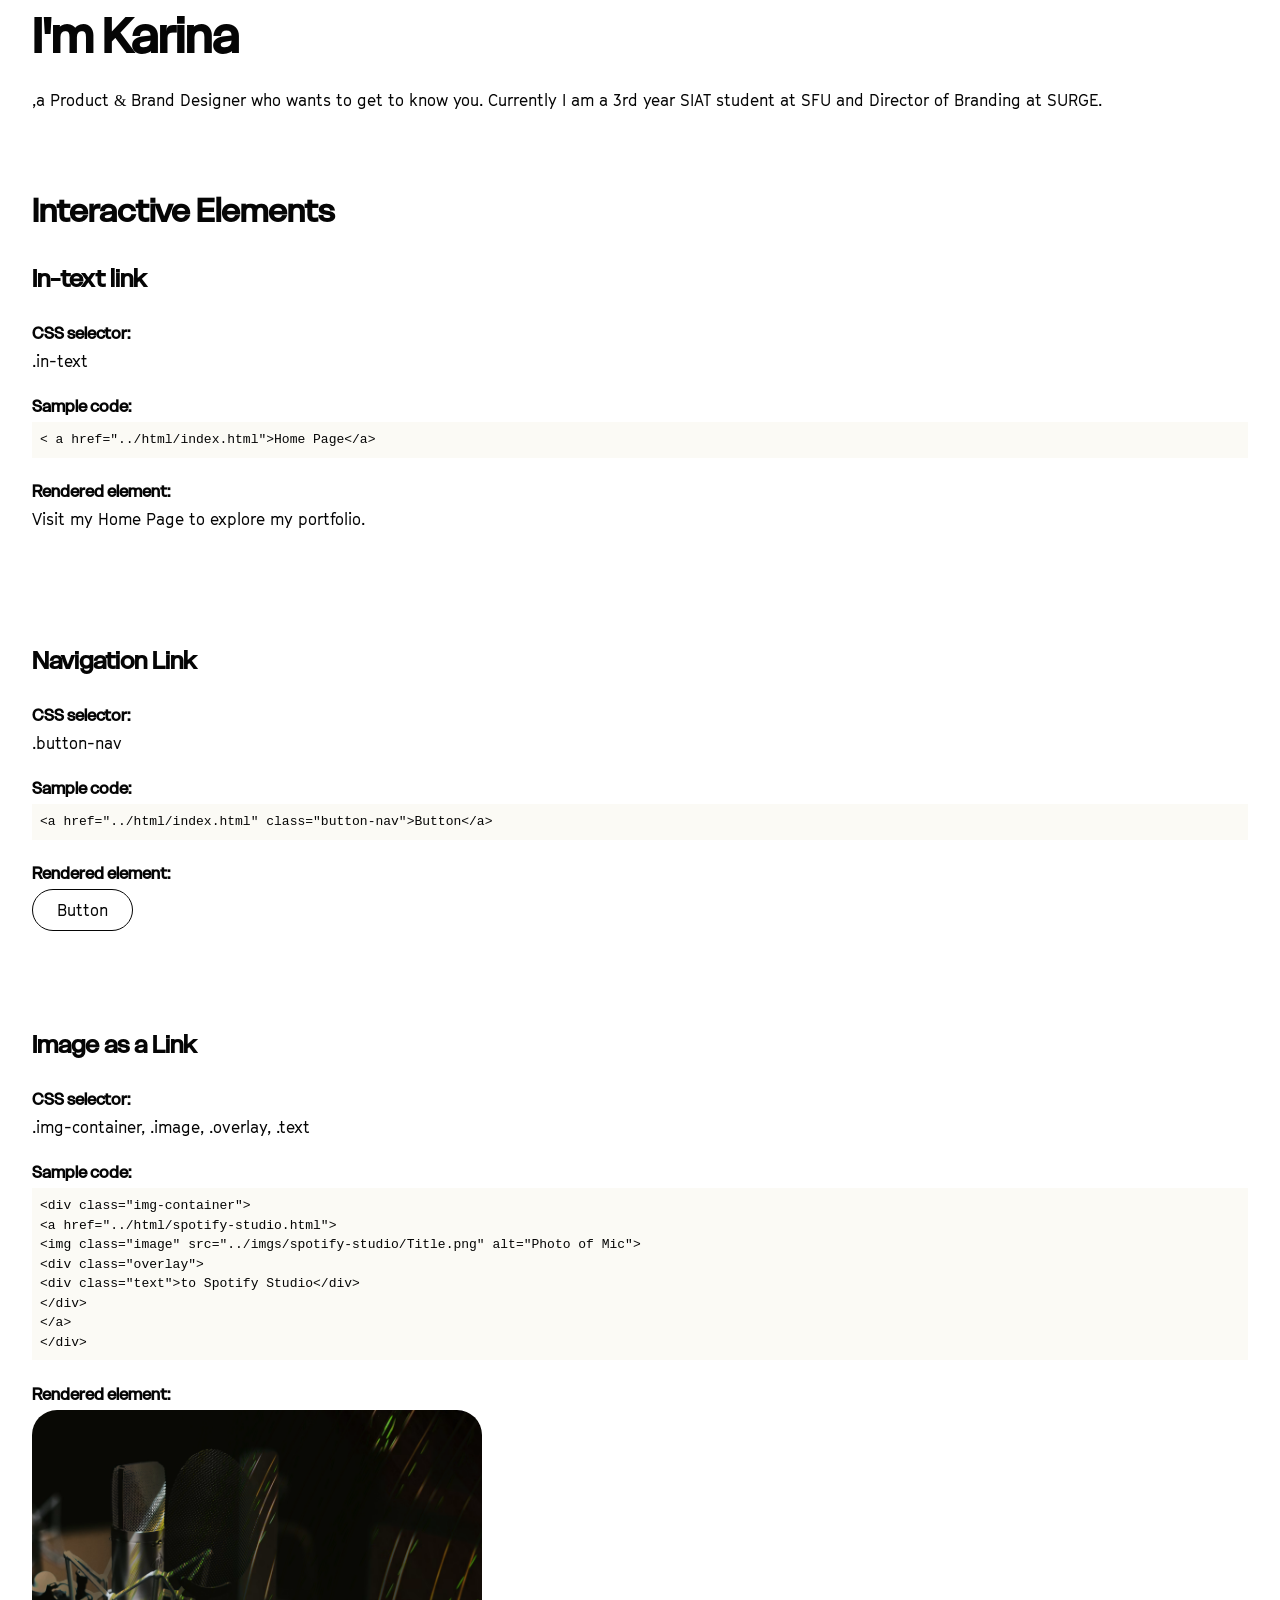
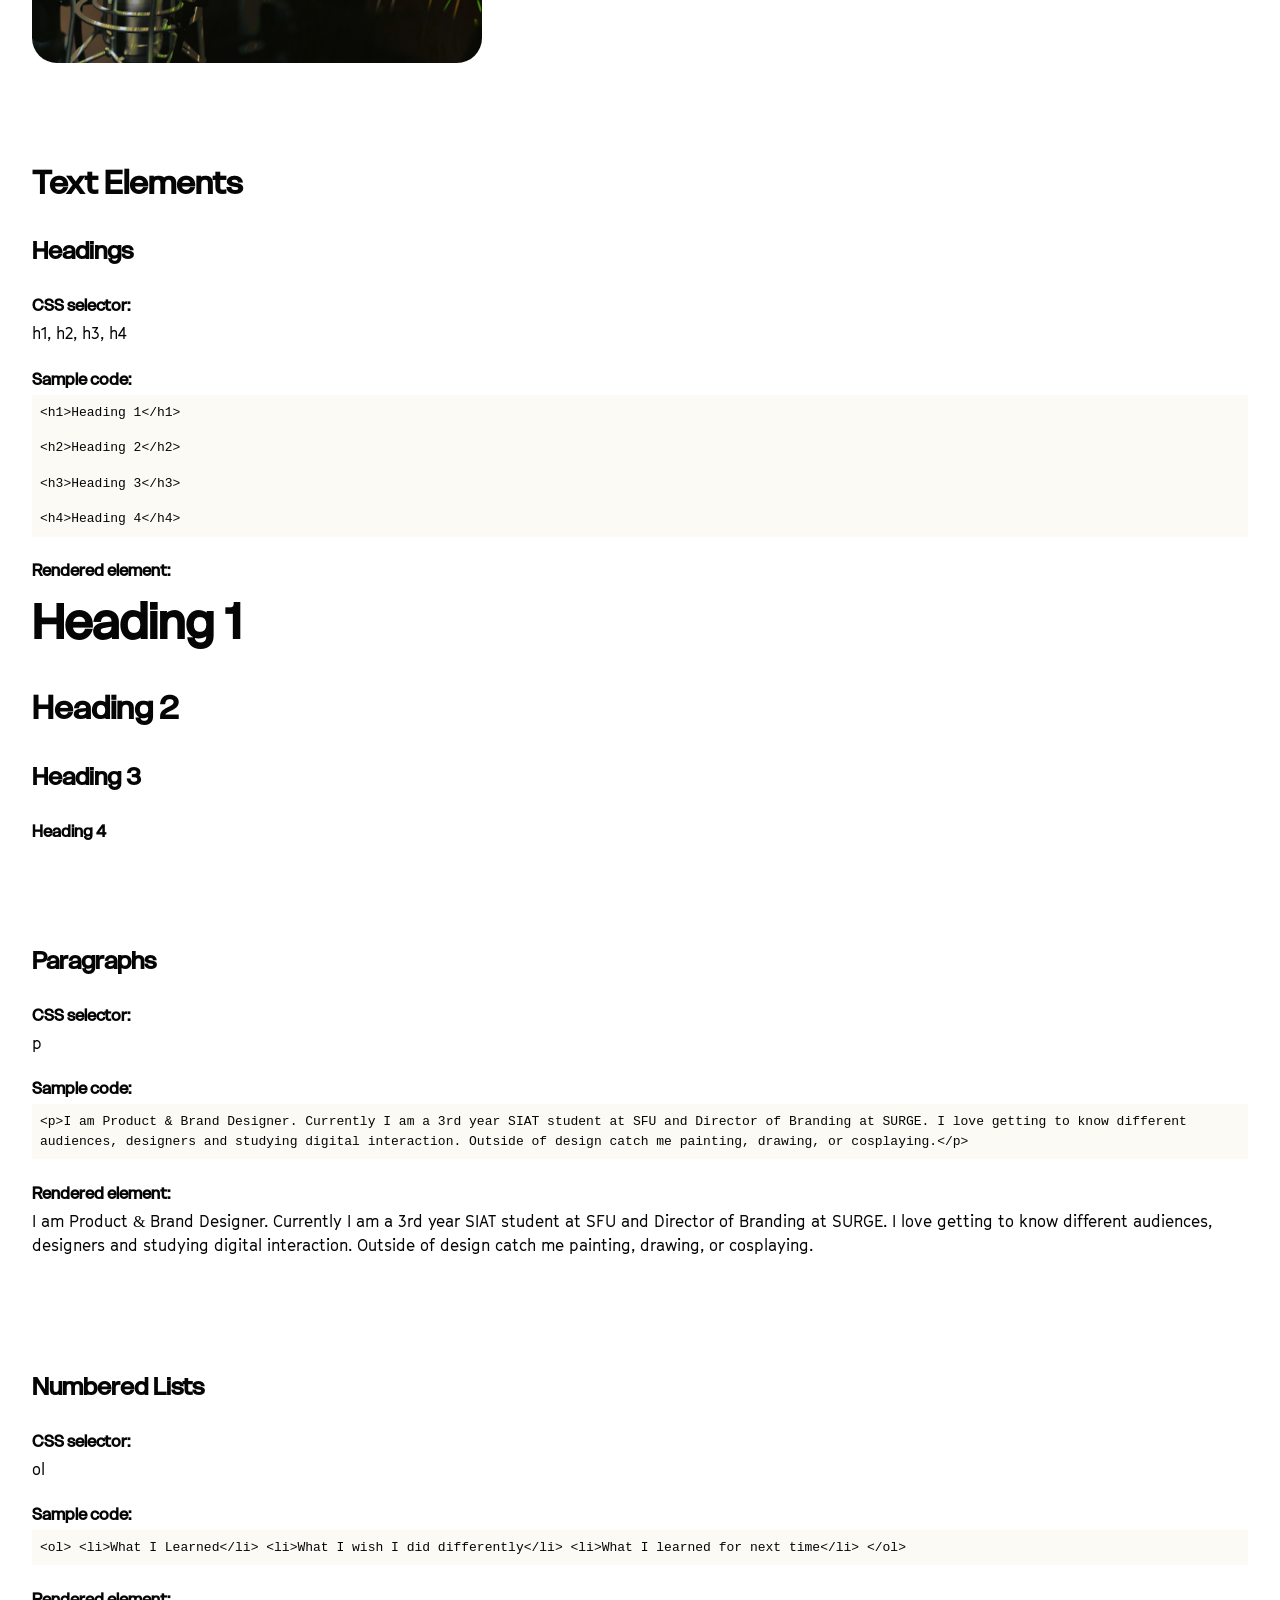
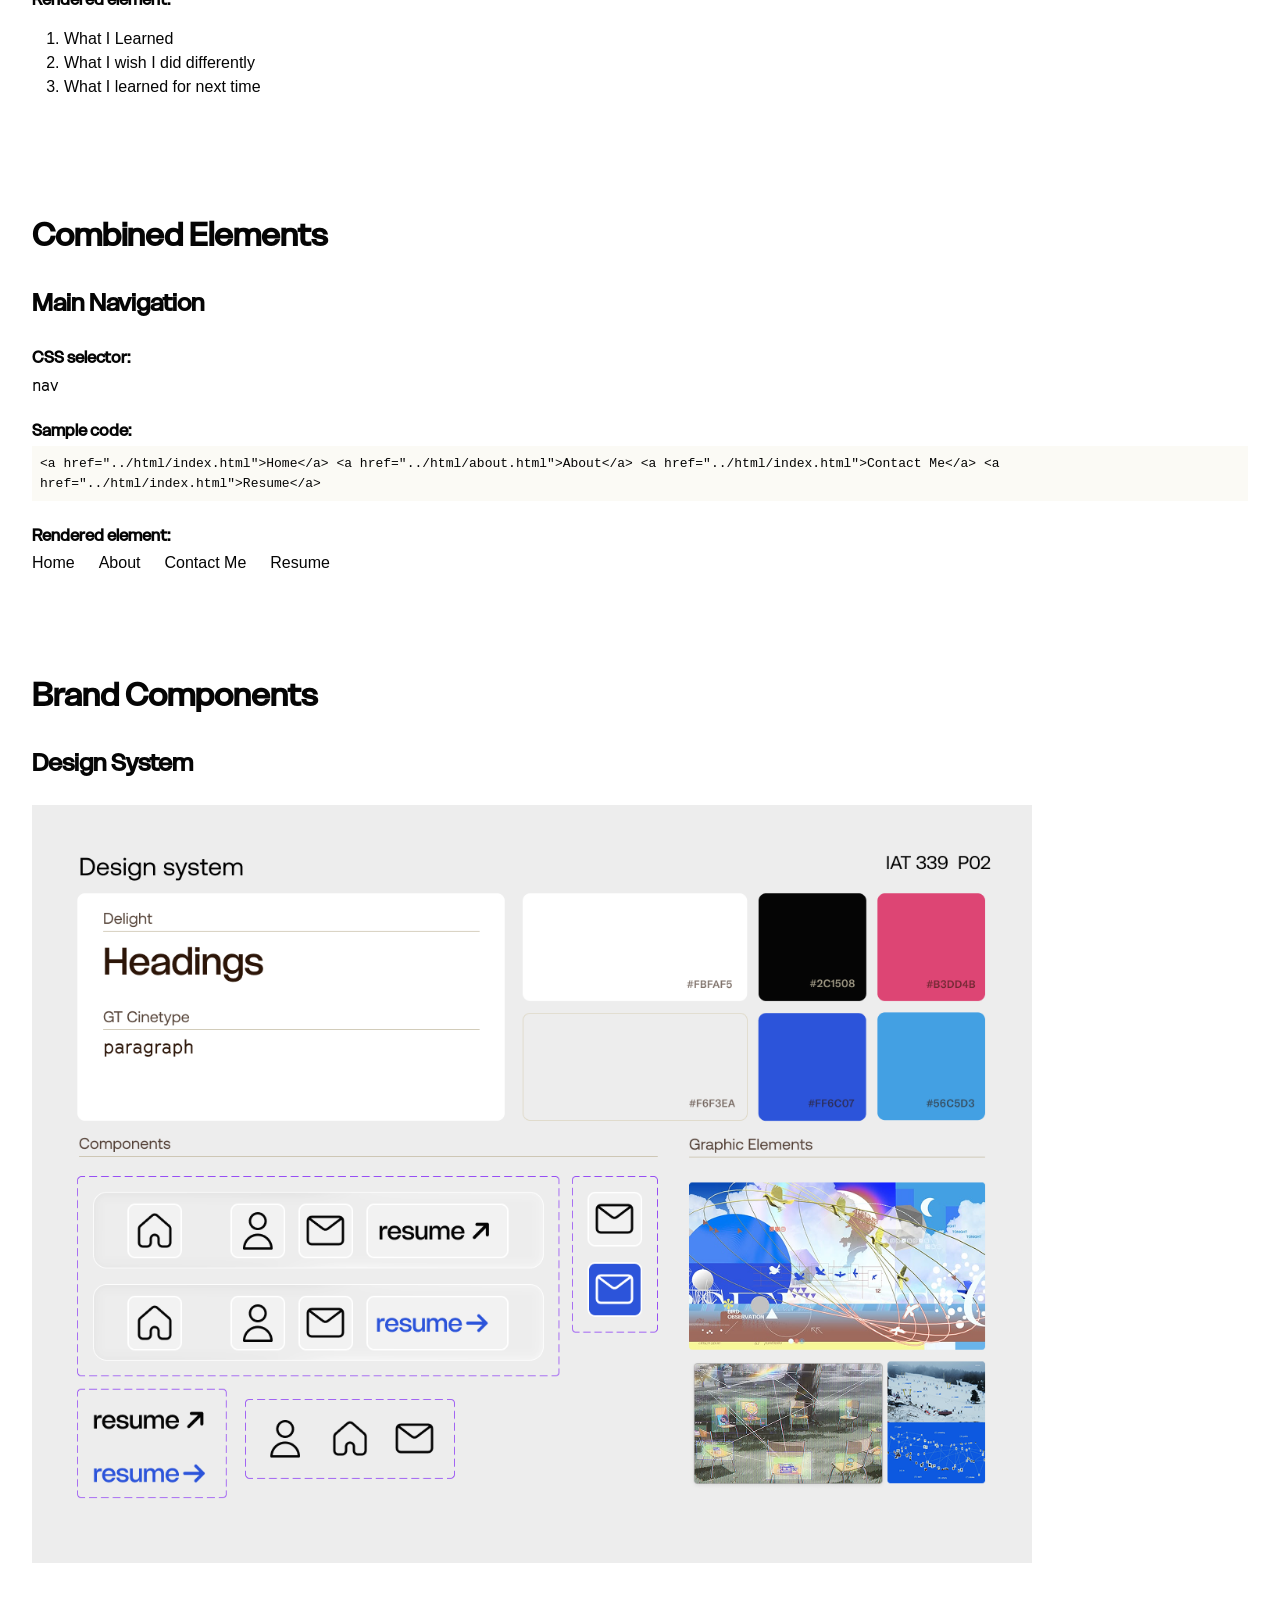
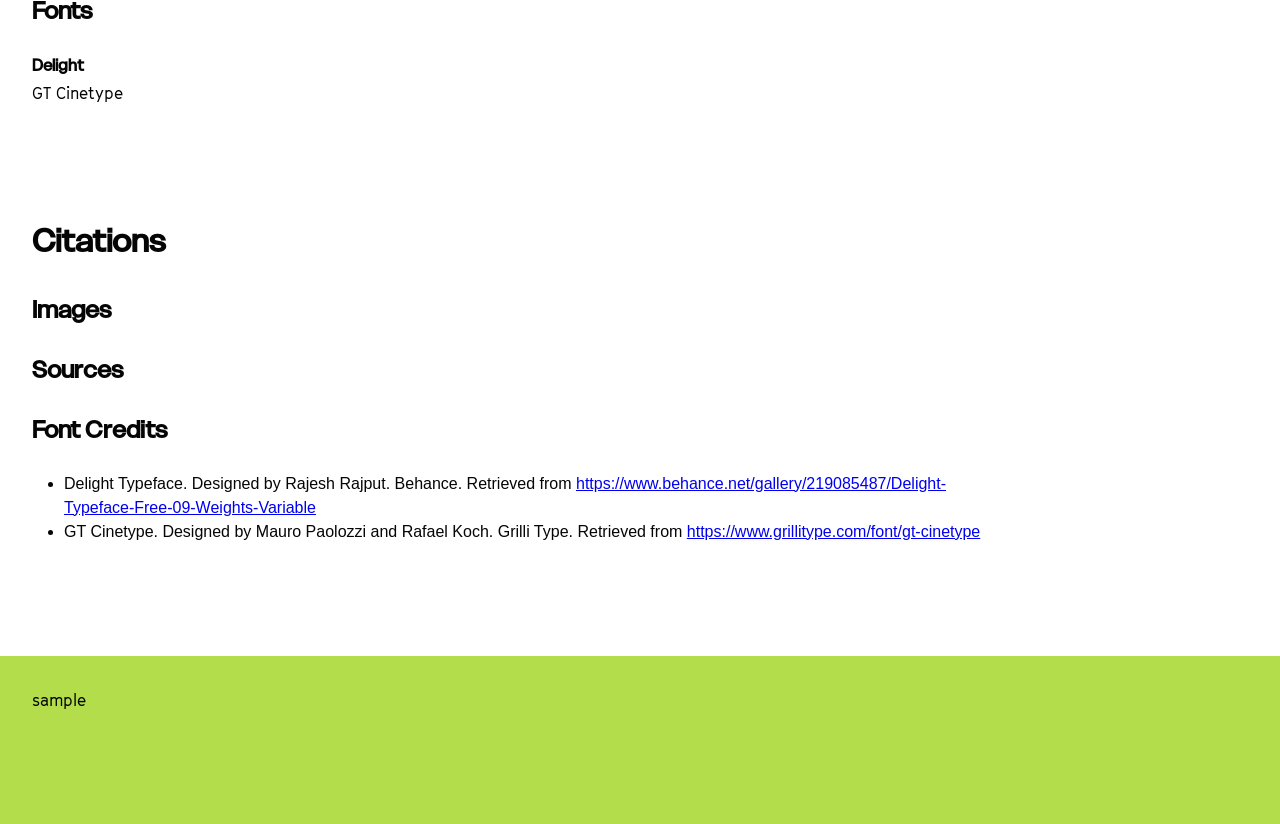
==== commit c84a6ad4: "Editing Style-guide Changing styling in Styleguide also adding font citations" ====
--- a/html/styleguide.html
+++ b/html/styleguide.html
@@ -219,7 +219,7 @@
         <h4>Rendered element:</h4>
 
 
-        <nav>
+        <nav class="main-nav">
           <a href="../html/index.html">Home</a>
           <a href="../html/about.html">About</a>
           <a href="../html/index.html">Contact Me</a>
@@ -261,8 +261,7 @@
       <h3>Images</h3>
 
       <ul>
-        <li> Liv It Up Cafe. (2026). <strong> Latte [Image]</strong>. Retrieved from <a href="https://www.facebook.com/livitupcafe/">https://www.facebook.com/livitupcafe/</a>.</li>
-
+        
     
       </ul>
 
@@ -271,7 +270,10 @@
 
       <h3> Font Credits</h3>
       <ul>
-   
+        <li>Delight Typeface. Designed by Rajesh Rajput. Behance. Retrieved from <a href="https://www.behance.net/gallery/219085487/Delight-Typeface-Free-09-Weights-Variable">https://www.behance.net/gallery/219085487/Delight-Typeface-Free-09-Weights-Variable</a></li>
+
+        <li>GT Cinetype. Designed by Mauro Paolozzi and Rafael Koch. Grilli Type. Retrieved from <a href="https://www.grillitype.com/font/gt-cinetype">https://www.grillitype.com/font/gt-cinetype</a></li>
+
       </ul>
 
     </section>
--- a/css/main.css
+++ b/css/main.css
@@ -151,13 +151,13 @@
 
 .main-nav a{
     font-family: America, sans-serif;
-    color: rgb(0, 26, 30);
+    color: #050505;
     text-decoration: none;
     transition: color 0.5s ease;
 }
 
 .main-nav a:hover, .main-nav a:focus {
-    color: rgb(255, 108, 7);
+    color: #2C54DA;
     text-decoration: underline;
 }
 
@@ -234,7 +234,7 @@
   height: 100%;
   opacity: 0;
   transition: 0.5s ease;
-  background-color: #3EA5DC;
+  background-color: #43A0E3;
 }
 
 /* Fade in overlay on hover */
@@ -288,9 +288,11 @@
 .button-nav {
   display: inline-block;
   padding: 0.5rem;
-  color: rgb(44, 21, 8);
+  padding-left: 1.5rem;
+  padding-right: 1.5rem;
+  color: #050505;
   background-color: transparent;
-  border: 1px solid rgb(44, 21, 8);
+  border: 1px solid #050505;
   border-radius: 2rem;
   text-decoration: none;
   transition-property: background-color; 
@@ -298,19 +300,19 @@
 }
 
 .button-nav:hover, .button-nav:focus {
-  color: rgb(237,234,225);
-  background: linear-gradient(to bottom right, rgb(86, 197, 211), rgb(179, 221, 75));
+  color: white;
+  background: linear-gradient(to bottom right, #2C54DA, #43A0E3);
  
 }
 
 .in-text{
-  color: rgb(86, 197, 211);
+  color: #050505;
   text-decoration: none;
   
 }
 /* add different hover and focus state styling to the in-text link*/
 .in-text:hover, .in-text:focus{
-  color: rgb(255, 108, 7);
+  color: #2C54DA;
   text-decoration: underline;
 
 }
